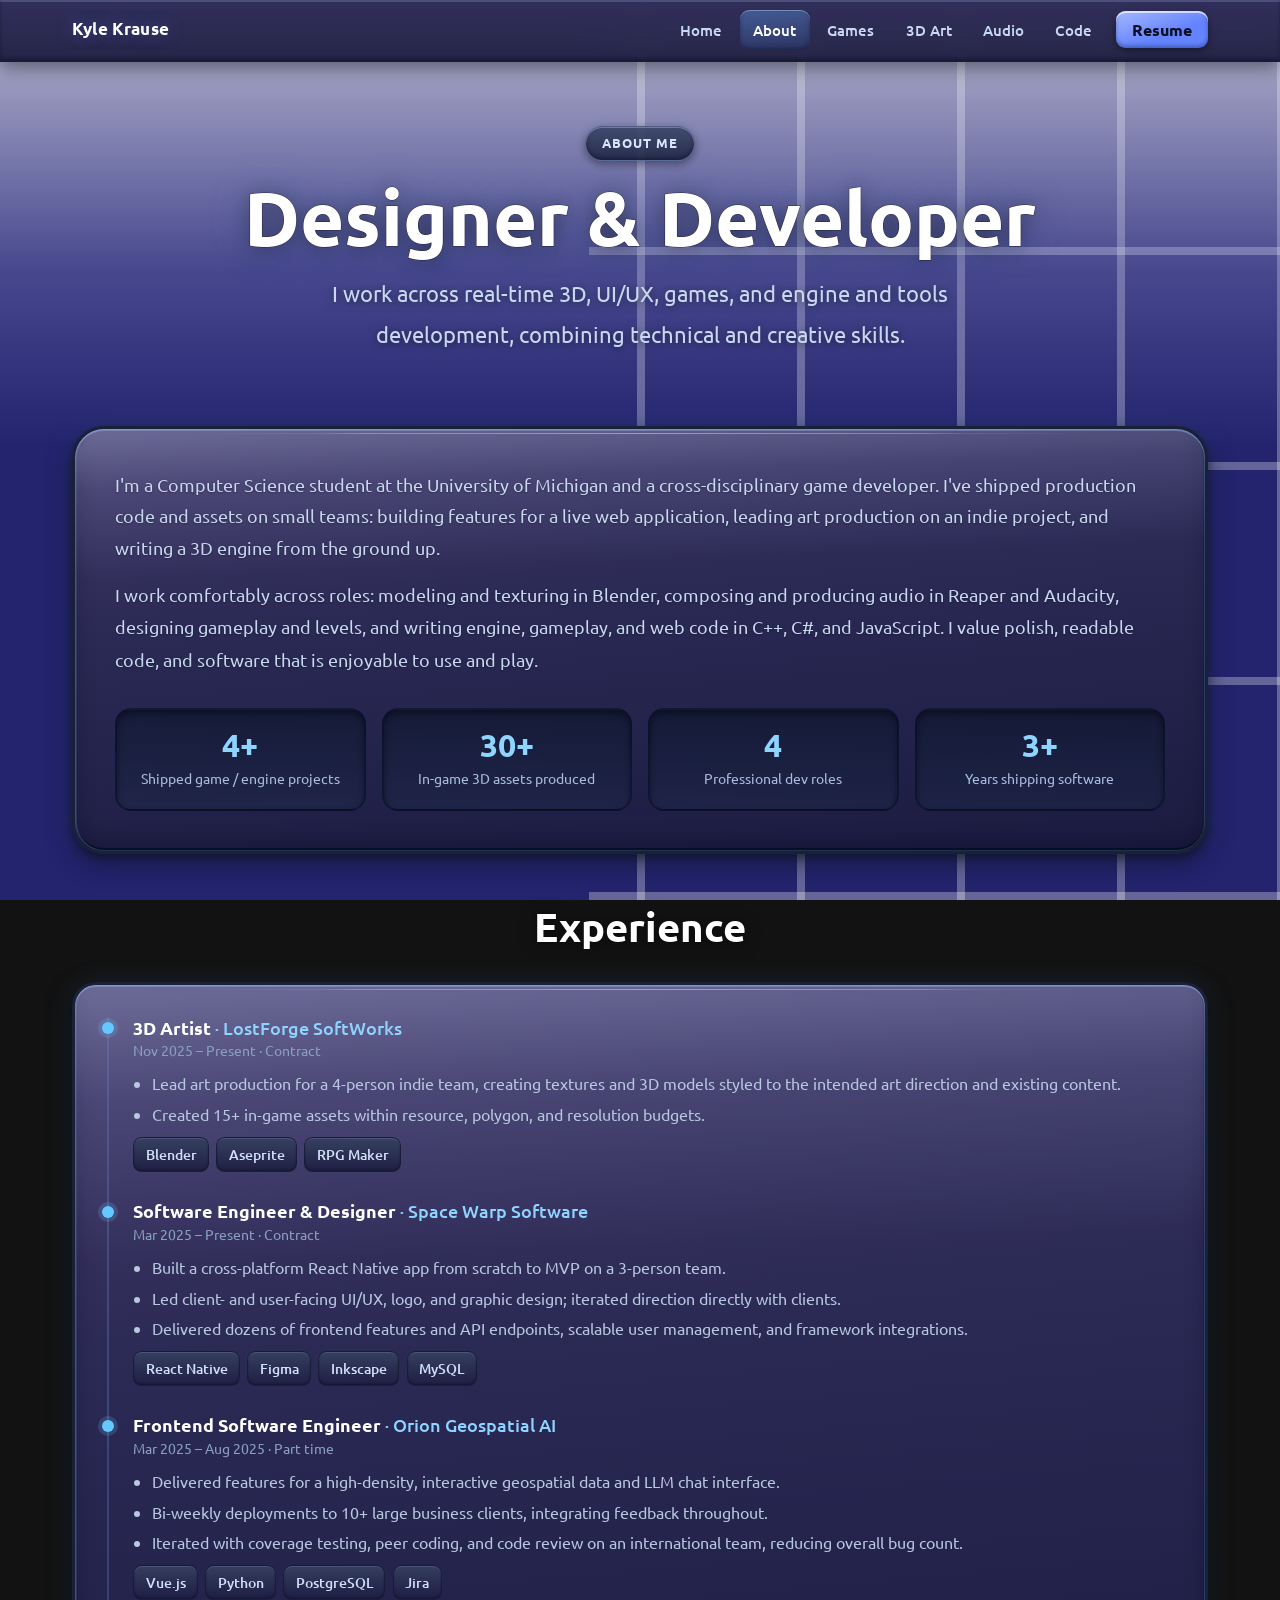
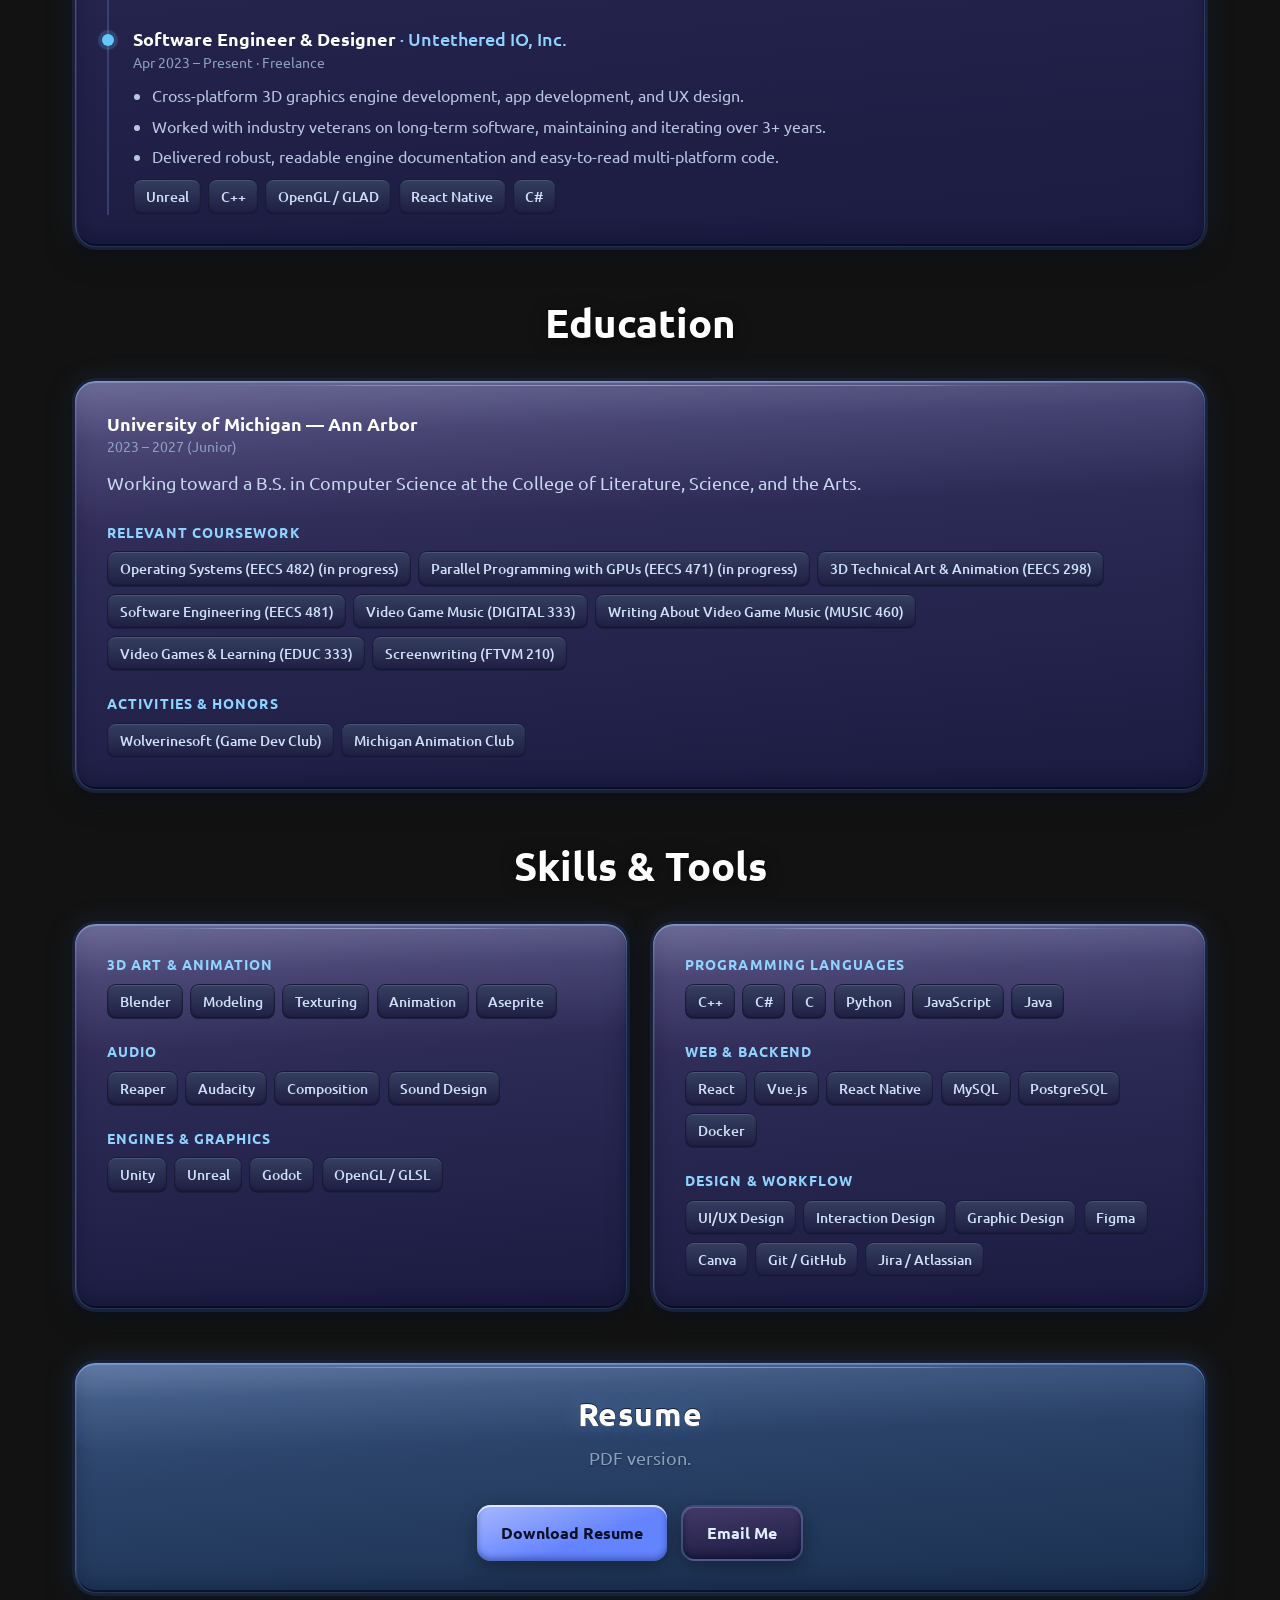
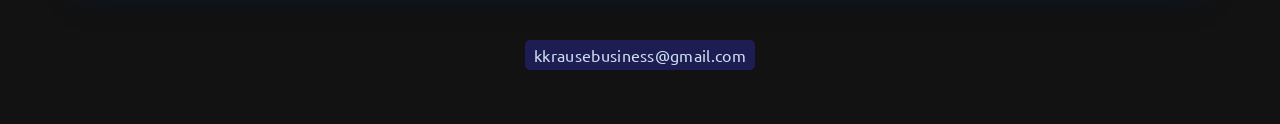
==== about.html @ 004094ab "import new website" ====
<!DOCTYPE html>
<html lang="en">
<head>
    <meta charset="UTF-8">
    <meta name="viewport" content="width=device-width, initial-scale=1.0">

    <meta name="description" content="About Kyle Krause - game developer and designer. Experience, education, and a full skills breakdown across 3D art, audio, design, and software engineering.">
    <meta name="author" content="Kyle Krause">
    <meta name="theme-color" content="#23236e">
    <meta name="color-scheme" content="dark">

    <title>About | Kyle Krause</title>

    <link rel="preconnect" href="https://fonts.googleapis.com">
    <link rel="preconnect" href="https://fonts.gstatic.com" crossorigin>
    <link rel="stylesheet" href="https://fonts.googleapis.com/css2?family=Ubuntu:wght@400;500;700&display=swap">

    <link rel="stylesheet" href="css/reset.css">
    <link rel="stylesheet" href="css/background.css">
    <link rel="stylesheet" href="css/main.css">
    <link rel="stylesheet" href="components/site-nav/site-nav.css">
    <link rel="stylesheet" href="components/hero/hero.css">
    <link rel="stylesheet" href="components/card/card.css">
    <link rel="stylesheet" href="components/main-panel/main-panel.css">
    <link rel="stylesheet" href="components/social-links/social-links.css">
</head>
<body>
    <a href="#main-content" class="skip-link">Skip to main content</a>

    <div class="background-container" aria-hidden="true">
        <div class="grid-floor"></div>
        <div class="sky-gradient"></div>
    </div>

    <div id="site-nav-root">
        <noscript>
            <nav class="site-nav" aria-label="Primary">
                <div class="site-nav__inner">
                    <a class="site-nav__brand" href="index.html">Kyle Krause</a>
                    <ul class="site-nav__links">
                        <li><a class="site-nav__link" href="games.html">Games</a></li>
                        <li><a class="site-nav__link" href="art.html">3D Art</a></li>
                        <li><a class="site-nav__link" href="audio.html">Audio</a></li>
                        <li><a class="site-nav__link" href="code.html">Code</a></li>
                    </ul>
                </div>
            </nav>
        </noscript>
    </div>

    <main id="main-content" class="content-wrapper">
        <div class="container">

            <!-- ============ INTRO ============ -->
            <section class="hero">
                <span class="hero__eyebrow">About Me</span>
                <h1 class="hero__title">Designer &amp; Developer</h1>
                <p class="hero__subtitle">
                    I work across real-time 3D, UI/UX, games, and engine and tools
                    development, combining technical and creative skills.
                </p>
            </section>

            <!-- ============ BIO ============ -->
            <section class="section">
                <article class="main-panel main-panel--large">
                    <div class="main-panel__content">
                        <div class="main-panel__body">
                            <p class="lead">
                                I'm a Computer Science student at the University of Michigan and a
                                cross-disciplinary game developer. I've shipped production code and
                                assets on small teams: building features for a live web application,
                                leading art production on an indie project, and writing a 3D engine
                                from the ground up.
                            </p>
                            <p>
                                I work comfortably across roles: modeling and texturing in Blender,
                                composing and producing audio in Reaper and Audacity, designing
                                gameplay and levels, and writing engine, gameplay, and web code in
                                C++, C#, and JavaScript. I value polish, readable code, and software
                                that is enjoyable to use and play.
                            </p>
                        </div>

                        <div class="stat-row mt-lg">
                            <div class="stat">
                                <span class="stat__num">4+</span>
                                <span class="stat__label">Shipped game / engine projects</span>
                            </div>
                            <div class="stat">
                                <span class="stat__num">30+</span>
                                <span class="stat__label">In-game 3D assets produced</span>
                            </div>
                            <div class="stat">
                                <span class="stat__num">4</span>
                                <span class="stat__label">Professional dev roles</span>
                            </div>
                            <div class="stat">
                                <span class="stat__num">3+</span>
                                <span class="stat__label">Years shipping software</span>
                            </div>
                        </div>
                    </div>
                </article>
            </section>

            <!-- ============ EXPERIENCE ============ -->
            <section class="section" aria-labelledby="experience-heading">
                <div class="section-header">
                    <h2 id="experience-heading" class="section-header__title">Experience</h2>
                </div>
                <article class="main-panel">
                    <div class="main-panel__content">
                        <ol class="timeline">
                            <li class="timeline__item">
                                <h3 class="timeline__role">3D Artist <span class="timeline__org">&middot; LostForge SoftWorks</span></h3>
                                <span class="timeline__date">Nov 2025 &ndash; Present &middot; Contract</span>
                                <div class="timeline__desc">
                                    <ul>
                                        <li>Lead art production for a 4-person indie team, creating textures and 3D models styled to the intended art direction and existing content.</li>
                                        <li>Created 15+ in-game assets within resource, polygon, and resolution budgets.</li>
                                    </ul>
                                </div>
                                <ul class="tag-list"><li class="tag">Blender</li><li class="tag">Aseprite</li><li class="tag">RPG Maker</li></ul>
                            </li>

                            <li class="timeline__item">
                                <h3 class="timeline__role">Software Engineer &amp; Designer <span class="timeline__org">&middot; Space Warp Software</span></h3>
                                <span class="timeline__date">Mar 2025 &ndash; Present &middot; Contract</span>
                                <div class="timeline__desc">
                                    <ul>
                                        <li>Built a cross-platform React Native app from scratch to MVP on a 3-person team.</li>
                                        <li>Led client- and user-facing UI/UX, logo, and graphic design; iterated direction directly with clients.</li>
                                        <li>Delivered dozens of frontend features and API endpoints, scalable user management, and framework integrations.</li>
                                    </ul>
                                </div>
                                <ul class="tag-list"><li class="tag">React Native</li><li class="tag">Figma</li><li class="tag">Inkscape</li><li class="tag">MySQL</li></ul>
                            </li>

                            <li class="timeline__item">
                                <h3 class="timeline__role">Frontend Software Engineer <span class="timeline__org">&middot; Orion Geospatial AI</span></h3>
                                <span class="timeline__date">Mar 2025 &ndash; Aug 2025 &middot; Part time</span>
                                <div class="timeline__desc">
                                    <ul>
                                        <li>Delivered features for a high-density, interactive geospatial data and LLM chat interface.</li>
                                        <li>Bi-weekly deployments to 10+ large business clients, integrating feedback throughout.</li>
                                        <li>Iterated with coverage testing, peer coding, and code review on an international team, reducing overall bug count.</li>
                                    </ul>
                                </div>
                                <ul class="tag-list"><li class="tag">Vue.js</li><li class="tag">Python</li><li class="tag">PostgreSQL</li><li class="tag">Jira</li></ul>
                            </li>

                            <li class="timeline__item">
                                <h3 class="timeline__role">Software Engineer &amp; Designer <span class="timeline__org">&middot; Untethered IO, Inc.</span></h3>
                                <span class="timeline__date">Apr 2023 &ndash; Present &middot; Freelance</span>
                                <div class="timeline__desc">
                                    <ul>
                                        <li>Cross-platform 3D graphics engine development, app development, and UX design.</li>
                                        <li>Worked with industry veterans on long-term software, maintaining and iterating over 3+ years.</li>
                                        <li>Delivered robust, readable engine documentation and easy-to-read multi-platform code.</li>
                                    </ul>
                                </div>
                                <ul class="tag-list"><li class="tag">Unreal</li><li class="tag">C++</li><li class="tag">OpenGL / GLAD</li><li class="tag">React Native</li><li class="tag">C#</li></ul>
                            </li>
                        </ol>
                    </div>
                </article>
            </section>

            <!-- ============ EDUCATION ============ -->
            <section class="section" aria-labelledby="education-heading">
                <div class="section-header">
                    <h2 id="education-heading" class="section-header__title">Education</h2>
                </div>
                <article class="main-panel">
                    <div class="main-panel__content">
                        <h3 class="timeline__role">University of Michigan &mdash; Ann Arbor</h3>
                        <span class="timeline__date">2023 &ndash; 2027 (Junior)</span>
                        <p>
                            Working toward a B.S. in Computer Science at the College of Literature,
                            Science, and the Arts.
                        </p>
                        <div class="skill-group mt-md">
                            <h4 class="skill-group__title">Relevant Coursework</h4>
                            <ul class="tag-list">
                                <li class="tag">Operating Systems (EECS 482) (in progress)</li>
                                <li class="tag">Parallel Programming with GPUs (EECS 471) (in progress)</li>
                                <li class="tag">3D Technical Art &amp; Animation (EECS 298)</li>
                                <li class="tag">Software Engineering (EECS 481)</li>
                                <li class="tag">Video Game Music (DIGITAL 333)</li>
                                <li class="tag">Writing About Video Game Music (MUSIC 460)</li>
                                <li class="tag">Video Games &amp; Learning (EDUC 333)</li>
                                <li class="tag">Screenwriting (FTVM 210)</li>
                            </ul>
                        </div>
                        <div class="skill-group">
                            <h4 class="skill-group__title">Activities &amp; Honors</h4>
                            <ul class="tag-list">
                                <li class="tag">Wolverinesoft (Game Dev Club)</li>
                                <li class="tag">Michigan Animation Club</li>
                            </ul>
                        </div>
                    </div>
                </article>
            </section>

            <!-- ============ SKILLS ============ -->
            <section class="section" aria-labelledby="skills-heading">
                <div class="section-header">
                    <h2 id="skills-heading" class="section-header__title">Skills &amp; Tools</h2>
                </div>
                <div class="card-grid card-grid--2">
                    <article class="main-panel">
                        <div class="main-panel__content">
                            <div class="skill-group">
                                <h4 class="skill-group__title">3D Art &amp; Animation</h4>
                                <ul class="tag-list">
                                    <li class="tag">Blender</li><li class="tag">Modeling</li><li class="tag">Texturing</li><li class="tag">Animation</li><li class="tag">Aseprite</li>
                                </ul>
                            </div>
                            <div class="skill-group">
                                <h4 class="skill-group__title">Audio</h4>
                                <ul class="tag-list">
                                    <li class="tag">Reaper</li><li class="tag">Audacity</li><li class="tag">Composition</li><li class="tag">Sound Design</li>
                                </ul>
                            </div>
                            <div class="skill-group">
                                <h4 class="skill-group__title">Engines &amp; Graphics</h4>
                                <ul class="tag-list">
                                    <li class="tag">Unity</li><li class="tag">Unreal</li><li class="tag">Godot</li><li class="tag">OpenGL / GLSL</li>
                                </ul>
                            </div>
                        </div>
                    </article>
                    <article class="main-panel">
                        <div class="main-panel__content">
                            <div class="skill-group">
                                <h4 class="skill-group__title">Programming Languages</h4>
                                <ul class="tag-list">
                                    <li class="tag">C++</li><li class="tag">C#</li><li class="tag">C</li><li class="tag">Python</li><li class="tag">JavaScript</li><li class="tag">Java</li>
                                </ul>
                            </div>
                            <div class="skill-group">
                                <h4 class="skill-group__title">Web &amp; Backend</h4>
                                <ul class="tag-list">
                                    <li class="tag">React</li><li class="tag">Vue.js</li><li class="tag">React Native</li><li class="tag">MySQL</li><li class="tag">PostgreSQL</li><li class="tag">Docker</li>
                                </ul>
                            </div>
                            <div class="skill-group">
                                <h4 class="skill-group__title">Design &amp; Workflow</h4>
                                <ul class="tag-list">
                                    <li class="tag">UI/UX Design</li><li class="tag">Interaction Design</li><li class="tag">Graphic Design</li><li class="tag">Figma</li><li class="tag">Canva</li><li class="tag">Git / GitHub</li><li class="tag">Jira / Atlassian</li>
                                </ul>
                            </div>
                        </div>
                    </article>
                </div>
            </section>

            <!-- ============ RESUME ============ -->
            <section class="section" id="resume" aria-labelledby="resume-heading">
                <article class="main-panel main-panel--blue">
                    <div class="main-panel__content text-center">
                        <header class="main-panel__header">
                            <h2 id="resume-heading" class="main-panel__title">Resume</h2>
                            <p class="main-panel__subtitle">PDF version.</p>
                        </header>
                        <div class="hero__actions">
                            <a class="btn btn--primary" href="assets/Kyle-Krause-Resume.pdf" download>Download Resume</a>
                            <a class="btn btn--ghost" href="mailto:kkrausebusiness@gmail.com">Email Me</a>
                        </div>
                    </div>
                </article>
            </section>
        </div>

        <footer class="site-footer">
            <div class="container">
                <ul class="site-footer__contact">
                    <li><a href="mailto:kkrausebusiness@gmail.com" class="site-footer__link">kkrausebusiness@gmail.com</a></li>
                </ul>
            </div>
        </footer>
    </main>

    <script src="components/site-nav/site-nav.js" defer></script>
    <script src="js/main.js" defer></script>
    <script src="components/main-panel/main-panel.js" defer></script>
</body>
</html>
---- css/background.css ----
/**
 * 3D Grid Floor Background Styles
 * Vaporwave/Retrowave aesthetic with perspective grid
 * 
 * Uses CSS custom properties for easy theming
 * Optimized for performance with GPU acceleration
 */

/* ============================================
   Background Design Tokens
   ============================================ */
:root {
    /* === Primary Background Colors === */
    --bg-primary: rgb(35, 35, 110);
    --bg-primary-rgb: 35, 35, 110;
    
    /* === Grid Colors === */
    --grid-line-color: rgba(255, 255, 255, 0.3);
    --grid-line-width-h: 8px;
    --grid-line-width-v: 8px;
    --grid-cell-width: 160px;
    --grid-cell-height: 215px;
    
    /* === Sky/Atmosphere Colors === */
    --sky-top: rgba(255, 255, 255, 0.7);
    --sky-mid: rgba(155, 158, 217, 0.3);
    --sky-fade: transparent;
    
    /* === Perspective Settings === */
    --perspective-desktop: 800px;
    --perspective-tablet: 600px;
    --perspective-mobile: 500px;
    
    /* === Grid Transform Settings === */
    --grid-rotate-x: 70deg;
    --grid-translate-z: -1500px;
    --grid-scale: 7;
    --grid-width: 320%;
    --grid-height: 300%;
}

/* ============================================
   Background Container
   ============================================ */
.background-container {
    position: fixed;
    inset: 0; /* Shorthand for top/right/bottom/left: 0 */
    overflow: hidden;
    z-index: -1;
    background: var(--bg-primary);
    perspective: var(--perspective-desktop);
    
    /* GPU acceleration for smooth rendering */
    transform: translateZ(0);
    will-change: transform;
}

/* ============================================
   3D Grid Floor
   ============================================ */
.grid-floor {
    position: absolute;
    bottom: 0;
    left: 46%;
    width: var(--grid-width);
    height: var(--grid-height);
    
    /* Grid pattern using CSS gradients */
    background-image: 
        linear-gradient(to right, var(--grid-line-color) var(--grid-line-width-h), transparent var(--grid-line-width-h)),
        linear-gradient(to top, var(--grid-line-color) var(--grid-line-width-v), transparent var(--grid-line-width-v));
    background-size: var(--grid-cell-width) var(--grid-cell-height);
    background-position: center bottom;
    
    /* 3D Transform perspective grid effect with animation */
    transform-style: preserve-3d;
    transform-origin: bottom center;
    animation: gridMoveReverse 9s steps(210) infinite;
    
    /* GPU acceleration */
    will-change: transform;
    backface-visibility: hidden;
}

/* Grid movement animation - seamless loop */
@keyframes gridMove {
    from {
        transform: 
            translateX(-50%) 
            rotateX(var(--grid-rotate-x)) 
            translateZ(var(--grid-translate-z)) 
            scale(var(--grid-scale));
    }
    to {
        transform: 
            translateX(calc(-50% + (var(--grid-cell-width) * var(--grid-scale)))) 
            rotateX(var(--grid-rotate-x)) 
            translateZ(var(--grid-translate-z)) 
            scale(var(--grid-scale));
    }
}

@keyframes gridMoveReverse {
    from {
        transform: 
            translateX(calc(-50% + (var(--grid-cell-width) * var(--grid-scale)))) 
            rotateX(var(--grid-rotate-x)) 
            translateZ(var(--grid-translate-z)) 
            scale(var(--grid-scale));
    }
    to {
        transform: 
            translateX(-50%) 
            rotateX(var(--grid-rotate-x)) 
            translateZ(var(--grid-translate-z)) 
            scale(var(--grid-scale));
    }
}

/* Fade grid lines as they go into distance (horizon effect) */
.grid-floor::after {
    content: '';
    position: absolute;
    top: 0;
    left: 0;
    right: 0;
    height: 50%;
    
    background: linear-gradient(
        to bottom, 
        rgba(var(--bg-primary-rgb), 1) 10%,
        rgba(var(--bg-primary-rgb), 0.6) 30%,
        transparent 100%
    );
    
    pointer-events: none;
}

/* ============================================
   Sky Gradient Overlay
   ============================================ */
.sky-gradient {
    position: absolute;
    inset: 0;
    
    background: linear-gradient(
        to bottom,
        var(--sky-top) 0%,
        var(--sky-mid) 30%,
        var(--sky-fade) 50%
    );
    
    pointer-events: none;
    z-index: 1;
}

/* ============================================
   Responsive Adjustments - Tablet
   ============================================ */
@media (max-width: 768px) {
    :root {
        /* --perspective-current: var(--perspective-tablet);
        --grid-rotate-x: 78deg;
        --grid-translate-z: -80px; 
        --grid-scale: 1.8;*/
        --grid-width: 320%;
        --grid-height: 310%;
        --grid-cell-width: 100px;
        --grid-cell-height: 100px;
        --grid-line-width-h: 5px;
        --grid-line-width-v: 7px;
    }
    
    /* .background-container {
        perspective: var(--perspective-tablet);
    } */
    
    /* .grid-floor {
        width: 320%;
        height: 75%;
        background-size: 50px 50px;
        transform: 
            translateX(-50%) 
            rotateX(78deg) 
            translateZ(-80px) 
            scale(1.8);
    } */
}

/* ============================================
   Responsive Adjustments - Mobile
   ============================================ */
@media (max-width: 480px) {
    /* .background-container {
        perspective: var(--perspective-mobile);
    } */
    
    /* .grid-floor {
        width: 350%;
        height: 70%;
        background-size: 40px 40px;
        transform: 
            translateX(-50%) 
            rotateX(80deg) 
            translateZ(-60px) 
            scale(1.8);
    } */
    /* Shorter sky gradient on mobile for better content visibility */
    /* .sky-gradient {
        background: linear-gradient(
            to bottom,
            var(--sky-top) 0%,
            var(--sky-mid) 20%,
            var(--sky-fade) 45%
        );
    } */
}

/* ============================================
   Accessibility - Reduced Motion
   ============================================ */
@media (prefers-reduced-motion: reduce) {
    .background-container,
    .grid-floor,
    .sky-gradient {
        /* Remove any potential animations */
        animation: none !important;
        transition: none !important;
    }
    
    .grid-floor {
        /* Simpler transform for reduced motion */
        will-change: auto;
        /* Reset background position when motion is disabled */
        background-position: center bottom !important;
    }
}

/* ============================================
   High Contrast Mode Support
   ============================================ */
@media (prefers-contrast: high) {
    :root {
        --grid-line-color: rgba(255, 255, 255, 0.5);
    }
}

/* ============================================
   Optional: Grid Glow Effect (Uncomment to enable)
   ============================================ */
/*
.grid-floor::before {
    content: '';
    position: absolute;
    inset: 0;
    
    background-image: 
        linear-gradient(to right, rgba(100, 200, 255, 0.6) 1px, transparent 1px),
        linear-gradient(to bottom, rgba(100, 200, 255, 0.6) 1px, transparent 1px);
    background-size: var(--grid-cell-width) var(--grid-cell-height);
    background-position: center bottom;
    
    filter: blur(0.5px);
    opacity: 0.7;
    pointer-events: none;
}
*/
---- css/main.css ----
/**
 * Main Layout and Content Styles
 * 
 * Central design token system for consistent theming
 * All components should reference these variables
 */

/* ============================================
   Design Tokens - Root Variables
   ============================================ */
:root {
    /* === Color Palette === */
    /* Primary brand colors */
    --color-primary: #64c8ff;
    --color-primary-rgb: 100, 200, 255;
    --color-secondary: #1a1a2e;
    --color-secondary-rgb: 26, 26, 46;
    --color-accent: #ff6b9d;
    --color-accent-rgb: 255, 107, 157;
    
    /* Background colors (synced with background.css) */
    --color-bg-deep: rgb(35, 35, 110);
    --color-bg-deep-rgb: 35, 35, 110;
    
    /* Text colors */
    --color-text-primary: #ffffff;
    --color-text-secondary: #c8d8f0;
    --color-text-muted: #8aa0c0;
    --color-text-dark: #0f0f1e;
    
    /* UI colors */
    --color-surface: rgba(40, 50, 80, 0.9);
    --color-surface-elevated: rgba(50, 65, 100, 0.95);
    --color-border: rgba(100, 140, 200, 0.3);
    --color-border-strong: rgba(100, 140, 200, 0.5);
    
    /* Semantic colors */
    --color-success: #4ade80;
    --color-warning: #fbbf24;
    --color-error: #f87171;
    --color-info: var(--color-primary);
    
    /* === Spacing Scale === */
    --spacing-3xs: 0.125rem;  /* 2px */
    --spacing-2xs: 0.25rem;   /* 4px */
    --spacing-xs: 0.5rem;     /* 8px */
    --spacing-sm: 1rem;       /* 16px */
    --spacing-md: 1.5rem;     /* 24px */
    --spacing-lg: 2rem;       /* 32px */
    --spacing-xl: 3rem;       /* 48px */
    --spacing-2xl: 4rem;      /* 64px */
    --spacing-3xl: 6rem;      /* 96px */
    
    /* === Typography === */
    --font-family-base: 'Ubuntu', -apple-system, BlinkMacSystemFont, 'Segoe UI', Roboto, sans-serif;
    --font-family-heading: var(--font-family-base);
    --font-family-mono: 'Ubuntu Mono', 'SF Mono', 'Consolas', monospace;
    
    /* Font sizes - fluid typography */
    --font-size-xs: clamp(0.75rem, 1.5vw, 0.875rem);
    --font-size-sm: clamp(0.875rem, 1.8vw, 1rem);
    --font-size-base: clamp(1rem, 2vw, 1.125rem);
    --font-size-lg: clamp(1.125rem, 2.5vw, 1.25rem);
    --font-size-xl: clamp(1.25rem, 3vw, 1.5rem);
    --font-size-2xl: clamp(1.5rem, 3.5vw, 2rem);
    --font-size-3xl: clamp(2rem, 4vw, 2.5rem);
    --font-size-4xl: clamp(2.5rem, 5vw, 3.5rem);
    --font-size-5xl: clamp(3rem, 6vw, 4.5rem);
    
    /* Line heights */
    --line-height-tight: 1.2;
    --line-height-snug: 1.35;
    --line-height-normal: 1.6;
    --line-height-relaxed: 1.8;
    
    /* Font weights */
    --font-weight-normal: 400;
    --font-weight-medium: 500;
    --font-weight-semibold: 600;
    --font-weight-bold: 700;
    
    /* === Layout === */
    --container-max-width: 1200px;
    --container-padding: 2rem;
    --content-max-width: 65ch; /* Optimal reading width */
    
    /* === Borders & Radius === */
    --radius-sm: 0.375rem;
    --radius-md: 0.75rem;
    --radius-lg: 1rem;
    --radius-xl: 1.5rem;
    --radius-2xl: 2rem;
    --radius-full: 9999px;
    
    /* === Shadows === */
    --shadow-sm: 0 1px 2px rgba(0, 0, 0, 0.2);
    --shadow-md: 0 4px 8px rgba(0, 0, 0, 0.25);
    --shadow-lg: 0 8px 24px rgba(0, 0, 0, 0.3);
    --shadow-xl: 0 16px 48px rgba(0, 0, 0, 0.4);
    --shadow-glow: 0 0 20px rgba(var(--color-primary-rgb), 0.2);
    
    /* === Transitions === */
    --transition-fast: 150ms ease;
    --transition-normal: 250ms ease;
    --transition-slow: 400ms ease;
    --transition-bounce: 500ms cubic-bezier(0.34, 1.56, 0.64, 1);
    
    /* === Z-Index Scale === */
    --z-behind: -1;
    --z-base: 0;
    --z-dropdown: 100;
    --z-sticky: 200;
    --z-overlay: 300;
    --z-modal: 400;
    --z-toast: 500;
    --z-tooltip: 600;
}

/* ============================================
   Content Wrapper
   ============================================ */
body {
    font-family: var(--font-family-base);
}

.hero__title,
.section-header__title,
.feature__title,
.main-panel__title,
.project-card__title,
.model__title {
    -webkit-text-stroke: 1px rgba(0, 0, 0, 0.55);
    paint-order: stroke fill;
}

.content-wrapper {
    position: relative;
    min-height: 100vh;
    min-height: 100dvh; /* Dynamic viewport height for mobile */
    display: flex;
    flex-direction: column;
    color: var(--color-text-primary);
    padding: var(--spacing-lg) 0;
    
    /* Ensure content is above background */
    z-index: var(--z-base);
}

/* ============================================
   Container
   ============================================ */
.container {
    width: 100%;
    max-width: var(--container-max-width);
    margin-inline: auto; /* Modern centering */
    padding-inline: var(--container-padding);
}

/* Container variants */
.container--narrow {
    max-width: 800px;
}

.container--wide {
    max-width: 1400px;
}

.container--full {
    max-width: none;
}

/* ============================================
   Typography
   ============================================ */
h1, h2, h3, h4, h5, h6 {
    font-family: var(--font-family-heading);
    color: var(--color-text-primary);
    line-height: var(--line-height-tight);
    text-wrap: balance; /* Better text wrapping */
}

h1 {
    font-size: var(--font-size-4xl);
    font-weight: var(--font-weight-bold);
    margin-bottom: var(--spacing-lg);
    text-shadow: 0 2px 10px rgba(0, 0, 0, 0.3);
}

h2 {
    font-size: var(--font-size-3xl);
    font-weight: var(--font-weight-semibold);
    margin-bottom: var(--spacing-md);
}

h3 {
    font-size: var(--font-size-2xl);
    font-weight: var(--font-weight-medium);
    margin-bottom: var(--spacing-sm);
}

h4 {
    font-size: var(--font-size-xl);
    font-weight: var(--font-weight-medium);
    margin-bottom: var(--spacing-sm);
}

p {
    font-size: var(--font-size-base);
    line-height: var(--line-height-relaxed);
    margin-bottom: var(--spacing-sm);
    color: var(--color-text-secondary);
}


/* Links */
a {
    color: var(--color-primary);
    transition: color var(--transition-fast);
}

a:hover {
    color: var(--color-accent);
}

a:focus-visible {
    outline: 2px solid var(--color-primary);
    outline-offset: 2px;
    border-radius: var(--radius-sm);
}

/* ============================================
   Responsive Adjustments
   ============================================ */
@media (max-width: 768px) {
    :root {
        --container-padding: 1.5rem;
        --spacing-xl: 2.5rem;
        --spacing-2xl: 3rem;
        --spacing-3xl: 4rem;
    }
}

@media (max-width: 480px) {
    :root {
        --container-padding: 1rem;
        --spacing-lg: 1.5rem;
        --spacing-xl: 2rem;
        --spacing-2xl: 2.5rem;
        --spacing-3xl: 3rem;
    }
    
    .content-wrapper {
        padding: var(--spacing-md) 0;
    }
}

/* ============================================
   Utility Classes - Spacing
   ============================================ */
/* Margins */
.mt-xs { margin-top: var(--spacing-xs); }
.mt-sm { margin-top: var(--spacing-sm); }
.mt-md { margin-top: var(--spacing-md); }
.mt-lg { margin-top: var(--spacing-lg); }
.mt-xl { margin-top: var(--spacing-xl); }

.mb-xs { margin-bottom: var(--spacing-xs); }
.mb-sm { margin-bottom: var(--spacing-sm); }
.mb-md { margin-bottom: var(--spacing-md); }
.mb-lg { margin-bottom: var(--spacing-lg); }
.mb-xl { margin-bottom: var(--spacing-xl); }

.my-xs { margin-block: var(--spacing-xs); }
.my-sm { margin-block: var(--spacing-sm); }
.my-md { margin-block: var(--spacing-md); }
.my-lg { margin-block: var(--spacing-lg); }

/* Padding */
.pt-sm { padding-top: var(--spacing-sm); }
.pt-md { padding-top: var(--spacing-md); }
.pt-lg { padding-top: var(--spacing-lg); }

.pb-sm { padding-bottom: var(--spacing-sm); }
.pb-md { padding-bottom: var(--spacing-md); }
.pb-lg { padding-bottom: var(--spacing-lg); }

.py-xs { padding-block: var(--spacing-xs); }
.py-sm { padding-block: var(--spacing-sm); }
.py-md { padding-block: var(--spacing-md); }
.py-lg { padding-block: var(--spacing-lg); }

.px-sm { padding-inline: var(--spacing-sm); }
.px-md { padding-inline: var(--spacing-md); }
.px-lg { padding-inline: var(--spacing-lg); }

/* ============================================
   Utility Classes - Text
   ============================================ */
.text-center { text-align: center; }
.text-left { text-align: left; }
.text-right { text-align: right; }

.text-primary { color: var(--color-text-primary); }
.text-secondary { color: var(--color-text-secondary); }
.text-muted { color: var(--color-text-muted); }
.text-accent { color: var(--color-accent); }

.text-sm { font-size: var(--font-size-sm); }
.text-base { font-size: var(--font-size-base); }
.text-lg { font-size: var(--font-size-lg); }
.text-xl { font-size: var(--font-size-xl); }

.font-normal { font-weight: var(--font-weight-normal); }
.font-medium { font-weight: var(--font-weight-medium); }
.font-semibold { font-weight: var(--font-weight-semibold); }
.font-bold { font-weight: var(--font-weight-bold); }

/* ============================================
   Utility Classes - Layout
   ============================================ */
.flex { display: flex; }
.flex-col { flex-direction: column; }
.flex-wrap { flex-wrap: wrap; }
.items-center { align-items: center; }
.items-start { align-items: flex-start; }
.items-end { align-items: flex-end; }
.justify-center { justify-content: center; }
.justify-between { justify-content: space-between; }
.justify-around { justify-content: space-around; }

.gap-xs { gap: var(--spacing-xs); }
.gap-sm { gap: var(--spacing-sm); }
.gap-md { gap: var(--spacing-md); }
.gap-lg { gap: var(--spacing-lg); }

.grid { display: grid; }
.grid-cols-2 { grid-template-columns: repeat(2, 1fr); }
.grid-cols-3 { grid-template-columns: repeat(3, 1fr); }
.grid-cols-4 { grid-template-columns: repeat(4, 1fr); }

@media (max-width: 768px) {
    .md\:grid-cols-1 { grid-template-columns: 1fr; }
    .md\:grid-cols-2 { grid-template-columns: repeat(2, 1fr); }
}

@media (max-width: 480px) {
    .sm\:grid-cols-1 { grid-template-columns: 1fr; }
}

/* ============================================
   Utility Classes - Display & Visibility
   ============================================ */
.hidden { display: none; }
.block { display: block; }
.inline-block { display: inline-block; }

.sr-only {
    position: absolute;
    width: 1px;
    height: 1px;
    padding: 0;
    margin: -1px;
    overflow: hidden;
    clip: rect(0, 0, 0, 0);
    white-space: nowrap;
    border: 0;
}

/* ============================================
   Focus & Accessibility
   ============================================ */
:focus-visible {
    outline: 2px solid var(--color-primary);
    outline-offset: 2px;
}

/* Skip link for keyboard navigation */
.skip-link {
    position: absolute;
    top: -100%;
    left: 50%;
    transform: translateX(-50%);
    padding: var(--spacing-sm) var(--spacing-md);
    background: var(--color-surface-elevated);
    color: var(--color-text-primary);
    border-radius: var(--radius-md);
    z-index: var(--z-tooltip);
    transition: top var(--transition-fast);
}

.skip-link:focus {
    top: var(--spacing-sm);
}
---- components/site-nav/site-nav.css ----
.site-nav {
    position: sticky;
    top: 0;
    z-index: var(--z-sticky, 200);
    width: 100%;
    padding: 0.6rem 0;
    background: linear-gradient(180deg, rgba(40, 38, 84, 0.94) 0%, rgba(24, 23, 58, 0.9) 100%);
    backdrop-filter: blur(10px);
    -webkit-backdrop-filter: blur(10px);
    border-bottom: 2px solid rgba(20, 25, 50, 0.9);
    box-shadow:
        0 5px 18px rgba(0, 0, 0, 0.45),
        inset 0 2px 0 rgba(180, 200, 240, 0.22),
        inset 0 -2px 4px rgba(0, 10, 30, 0.4);
}

.site-nav__inner {
    width: 100%;
    max-width: var(--container-max-width, 1200px);
    margin-inline: auto;
    padding-inline: var(--container-padding, 2rem);
    display: flex;
    align-items: center;
    justify-content: space-between;
    gap: 1rem;
}

.site-nav__brand {
    display: inline-flex;
    align-items: center;
    gap: 0.6rem;
    font-weight: 700;
    font-size: 1.05rem;
    color: #ffffff;
    text-shadow: 0 0 18px rgba(100, 160, 255, 0.35);
    letter-spacing: 0.01em;
    white-space: nowrap;
}

.site-nav__brand:hover { color: #ffffff; }

.site-nav__brand-mark {
    width: 36px;
    height: 36px;
    border-radius: 0.6rem;
    display: grid;
    place-items: center;
    font-size: 0.95rem;
    font-weight: 700;
    color: #0c1024;
    background: linear-gradient(160deg, #a6dcff 0%, #64c8ff 45%, #ff6b9d 130%);
    box-shadow:
        0 3px 8px rgba(0, 0, 0, 0.45),
        inset 0 2px 0 rgba(255, 255, 255, 0.75),
        inset 0 -3px 5px rgba(0, 20, 50, 0.45);
}

.site-nav__links {
    display: flex;
    align-items: center;
    gap: 0.25rem;
    list-style: none;
    margin: 0;
    padding: 0;
}

.site-nav__link {
    display: inline-block;
    padding: 0.5rem 0.85rem;
    border-radius: 0.6rem;
    color: #c8d8f0;
    font-weight: 500;
    font-size: 0.95rem;
    text-decoration: none;
    transition: color 0.18s ease, background 0.18s ease, transform 0.18s ease;
}

.site-nav__link:hover {
    color: #ffffff;
    background: rgba(100, 140, 200, 0.18);
    transform: translateY(-1px);
}

.site-nav__link.is-active {
    color: #ffffff;
    background: linear-gradient(175deg, rgba(100, 160, 240, 0.4), rgba(50, 75, 140, 0.3));
    box-shadow:
        inset 0 1px 0 rgba(200, 220, 255, 0.4),
        inset 0 -2px 4px rgba(0, 20, 50, 0.45);
}

.site-nav__cta {
    margin-left: 0.4rem;
    padding: 0.5rem 1rem;
    border-radius: 0.6rem;
    color: #0c1024;
    font-weight: 700;
    background: linear-gradient(160deg, #a6b8ff 0%, #6483ff 60%);
    box-shadow:
        0 3px 8px rgba(0, 0, 0, 0.4),
        inset 0 2px 0 rgba(255, 255, 255, 0.65),
        inset 0 -2px 4px rgba(0, 30, 70, 0.4);
}

.site-nav__cta:hover {
    color: #0c1024;
    transform: translateY(-1px);
    filter: brightness(1.06);
}

.site-nav__toggle {
    display: none;
    width: 44px;
    height: 44px;
    border-radius: 0.6rem;
    background: linear-gradient(180deg, rgba(58, 70, 105, 0.95), rgba(30, 36, 64, 0.95));
    border: 1px solid rgba(20, 25, 50, 0.9);
    box-shadow:
        inset 0 1px 0 rgba(180, 200, 240, 0.3),
        inset 0 -2px 4px rgba(0, 10, 30, 0.4);
    position: relative;
}

.site-nav__toggle-bar,
.site-nav__toggle-bar::before,
.site-nav__toggle-bar::after {
    content: '';
    position: absolute;
    left: 50%;
    width: 20px;
    height: 2px;
    background: #e0ecff;
    border-radius: 2px;
    transform: translateX(-50%);
    transition: transform 0.25s ease, opacity 0.2s ease;
}

.site-nav__toggle-bar { top: 50%; margin-top: -1px; }
.site-nav__toggle-bar::before { top: -7px; }
.site-nav__toggle-bar::after { top: 7px; }

.site-nav__toggle[aria-expanded="true"] .site-nav__toggle-bar { background: transparent; }
.site-nav__toggle[aria-expanded="true"] .site-nav__toggle-bar::before { transform: translateX(-50%) translateY(7px) rotate(45deg); }
.site-nav__toggle[aria-expanded="true"] .site-nav__toggle-bar::after { transform: translateX(-50%) translateY(-7px) rotate(-45deg); }

@media (max-width: 860px) {
    .site-nav__toggle { display: block; }

    .site-nav__links {
        position: absolute;
        top: calc(100% + 1px);
        left: 0;
        right: 0;
        flex-direction: column;
        align-items: stretch;
        gap: 0.35rem;
        padding: 1rem var(--container-padding, 1.5rem) 1.25rem;
        background: linear-gradient(180deg, rgba(40, 38, 84, 0.98), rgba(20, 19, 50, 0.98));
        border-bottom: 2px solid rgba(20, 25, 50, 0.9);
        box-shadow: 0 16px 32px rgba(0, 0, 0, 0.5);
        transform: translateY(-12px);
        opacity: 0;
        pointer-events: none;
        transition: transform 0.22s ease, opacity 0.22s ease;
    }

    .site-nav__links.is-open {
        transform: translateY(0);
        opacity: 1;
        pointer-events: auto;
    }

    .site-nav__link,
    .site-nav__cta {
        display: block;
        width: 100%;
        text-align: center;
        padding-block: 0.85rem;
        margin-left: 0;
    }
}

@media (prefers-reduced-motion: reduce) {
    .site-nav__link,
    .site-nav__cta,
    .site-nav__links,
    .site-nav__toggle-bar,
    .site-nav__toggle-bar::before,
    .site-nav__toggle-bar::after {
        transition: none;
    }
}
---- components/hero/hero.css ----
.hero {
    position: relative;
    text-align: center;
    padding-block: var(--spacing-lg, 2rem) var(--spacing-md, 1.5rem);
}

.hero__eyebrow {
    display: inline-block;
    padding: 0.4rem 1rem;
    margin-bottom: 1.1rem;
    border-radius: var(--radius-full, 9999px);
    font-size: 0.8rem;
    font-weight: 700;
    letter-spacing: 0.08em;
    text-transform: uppercase;
    color: #d6e6ff;
    background: linear-gradient(180deg, rgba(58, 70, 105, 0.9), rgba(30, 36, 64, 0.9));
    border: 1px solid rgba(120, 150, 200, 0.45);
    box-shadow:
        0 3px 8px rgba(0, 0, 0, 0.4),
        inset 0 1px 0 rgba(200, 220, 255, 0.35),
        inset 0 -2px 4px rgba(0, 10, 30, 0.4);
}

.hero__title {
    font-size: clamp(2.6rem, 7vw, 4.75rem);
    font-weight: 700;
    line-height: 1.02;
    margin: 0;
    color: #ffffff;
    text-shadow:
        0 2px 24px rgba(0, 0, 0, 0.5),
        0 0 40px rgba(100, 160, 255, 0.25);
}

.hero__title .hero__accent {
    background: linear-gradient(110deg, #8ffffb 0%, #bd8aff 40%, #ff6b9d 110%);
    -webkit-background-clip: text;
    background-clip: text;
    -webkit-text-fill-color: transparent;
    color: transparent;
}

.hero__subtitle {
    margin: 1.1rem auto 0;
    max-width: 60ch;
    font-size: clamp(1.05rem, 2.4vw, 1.4rem);
    color: #c8d8f0;
    text-shadow: 0 1px 8px rgba(0, 0, 0, 0.5);
}

.hero__roles {
    display: flex;
    flex-wrap: wrap;
    justify-content: center;
    gap: 0.5rem;
    margin-top: 1.5rem;
}

.hero__role {
    padding: 0.4rem 0.9rem;
    border-radius: var(--radius-full, 9999px);
    font-size: 0.85rem;
    font-weight: 500;
    color: #e0ecff;
    background: linear-gradient(180deg, rgba(45, 44, 85, 0.9), rgba(27, 26, 64, 0.9));
    border: 1px solid rgba(100, 140, 200, 0.4);
    box-shadow:
        0 2px 5px rgba(0, 0, 0, 0.35),
        inset 0 1px 0 rgba(180, 200, 240, 0.2),
        inset 0 -1px 2px rgba(0, 10, 30, 0.4);
}

.hero__actions {
    display: flex;
    flex-wrap: wrap;
    justify-content: center;
    gap: 0.85rem;
    margin-top: 2rem;
}

.btn {
    display: inline-flex;
    align-items: center;
    justify-content: center;
    gap: 0.5rem;
    padding: 0.8rem 1.5rem;
    border-radius: 0.85rem;
    font-weight: 700;
    font-size: 1rem;
    text-decoration: none;
    cursor: pointer;
    transition: transform 0.18s ease, box-shadow 0.18s ease, filter 0.18s ease;
}

.btn--primary {
    color: #0c1024;
    background: linear-gradient(160deg, #a6b8ff 0%, #6483ff 60%);
    box-shadow:
        0 6px 18px rgba(0, 0, 0, 0.35),
        inset 0 2px 0 rgba(255, 255, 255, 0.7),
        inset 0 -3px 6px rgba(0, 30, 70, 0.4);
}

.btn--primary:hover {
    color: #0c1024;
    transform: translateY(-2px);
    filter: brightness(1.07);
}

.btn--ghost {
    color: #e0ecff;
    background: linear-gradient(175deg, rgba(72, 58, 106, 0.9), rgba(27, 26, 64, 0.9));
    border: 2px solid rgba(100, 140, 200, 0.4);
    box-shadow:
        0 6px 18px rgba(0, 0, 0, 0.35),
        inset 0 1px 0 rgba(180, 200, 240, 0.3),
        inset 0 -3px 6px rgba(0, 10, 30, 0.5);
}

.btn--ghost:hover {
    color: #ffffff;
    transform: translateY(-2px);
    border-color: rgba(143, 211, 255, 0.6);
}

.btn--sm {
    padding: 0.55rem 1rem;
    font-size: 0.9rem;
    border-radius: 0.7rem;
}

.btn:active {
    transform: translateY(1px);
}

@media (prefers-reduced-motion: reduce) {
    .btn:hover { transform: none; }
}
---- components/card/card.css ----
.section-header {
    text-align: center;
    max-width: 60ch;
    margin: 0 auto var(--spacing-lg, 2rem);
}

.section-header__title {
    font-size: clamp(1.75rem, 4vw, 2.5rem);
    font-weight: 700;
    color: #ffffff;
    text-shadow: 0 2px 16px rgba(0, 0, 0, 0.5);
    margin: 0;
}

.section-header__subtitle {
    margin-top: 0.75rem;
    color: #c8d8f0;
    font-size: 1.05rem;
}

.section { margin-top: var(--spacing-xl, 3rem); }

.card-grid {
    display: grid;
    gap: 1.25rem;
}

.card-grid--2 { grid-template-columns: repeat(2, 1fr); }
.card-grid--3 { grid-template-columns: repeat(3, 1fr); }
.card-grid--auto { grid-template-columns: repeat(auto-fill, minmax(280px, 1fr)); }

@media (max-width: 860px) {
    .card-grid--2,
    .card-grid--3 { grid-template-columns: 1fr; }
}

@media (min-width: 861px) and (max-width: 1040px) {
    .card-grid--3 { grid-template-columns: repeat(2, 1fr); }
}

.card {
    position: relative;
    display: flex;
    flex-direction: column;
    border-radius: 1.25rem;
    overflow: hidden;
    background: linear-gradient(175deg, #483a6a 0%, #2b2a55 40%, #1b1a40 100%);
    border: 3px solid #1a2035;
    box-shadow:
        0 0 25px rgba(80, 140, 220, 0.12),
        0 8px 24px rgba(0, 0, 0, 0.5),
        inset 0 2px 0 rgba(120, 150, 200, 0.45),
        inset 0 -3px 0 rgba(0, 10, 30, 0.7);
    transition: transform 0.25s ease, box-shadow 0.25s ease;
}

.card--link { cursor: pointer; }

.card--link:hover {
    transform: translateY(-4px);
    box-shadow:
        0 0 40px rgba(100, 180, 255, 0.22),
        0 14px 34px rgba(0, 0, 0, 0.55),
        inset 0 2px 0 rgba(150, 180, 230, 0.55),
        inset 0 -3px 0 rgba(0, 10, 30, 0.7);
}

.discipline-card {
    padding: 1.6rem;
    text-align: left;
}

.discipline-card__icon {
    width: 54px;
    height: 54px;
    border-radius: 0.85rem;
    display: grid;
    place-items: center;
    margin-bottom: 1rem;
    background: linear-gradient(180deg, #4a5a7a, #2a3a50);
    box-shadow:
        0 3px 8px rgba(0, 0, 0, 0.4),
        inset 0 2px 0 rgba(120, 160, 220, 0.45),
        inset 0 -3px 5px rgba(0, 10, 30, 0.45);
}

.discipline-card__icon svg {
    width: 28px;
    height: 28px;
}

.discipline-card__title {
    font-size: 1.25rem;
    font-weight: 700;
    color: #ffffff;
    margin: 0 0 0.4rem;
}

.discipline-card__desc {
    color: #a8bcdc;
    font-size: 0.95rem;
    line-height: 1.55;
    margin: 0 0 0.9rem;
}

.discipline-card__link {
    font-weight: 700;
    font-size: 0.92rem;
    color: #8fd3ff;
}

.discipline-card__link::after { content: ' \2192'; }

.project-card__media {
    position: relative;
    aspect-ratio: 16 / 9;
    background: linear-gradient(135deg, #2b2a55 0%, #1b1a40 100%);
    overflow: hidden;
}

.project-card__media img {
    width: 100%;
    height: 100%;
    object-fit: cover;
}

.project-card__badge {
    position: absolute;
    top: 0.75rem;
    left: 0.75rem;
    padding: 0.3rem 0.7rem;
    border-radius: var(--radius-full, 9999px);
    font-size: 0.75rem;
    font-weight: 700;
    letter-spacing: 0.03em;
    color: #0c1024;
    background: linear-gradient(160deg, #a6dcff, #64c8ff);
    box-shadow: 0 2px 6px rgba(0, 0, 0, 0.4);
}

.project-card__body {
    padding: 1.4rem;
    display: flex;
    flex-direction: column;
    flex: 1;
}

.project-card__title {
    font-size: 1.3rem;
    font-weight: 700;
    color: #ffffff;
    margin: 0 0 0.2rem;
}

.project-card__meta {
    font-size: 0.85rem;
    color: #8aa0c0;
    margin-bottom: 0.75rem;
}

.project-card__desc {
    color: #b8c8e0;
    font-size: 0.95rem;
    line-height: 1.6;
    margin: 0 0 1rem;
}

.project-card__roles {
    display: flex;
    flex-wrap: wrap;
    gap: 0.35rem;
    margin-bottom: 1rem;
}

.project-card__role {
    font-size: 0.75rem;
    font-weight: 500;
    color: #d6e6ff;
    padding: 0.25rem 0.6rem;
    border-radius: var(--radius-full, 9999px);
    background: rgba(100, 160, 240, 0.18);
    border: 1px solid rgba(100, 160, 240, 0.3);
}

.project-card__footer {
    margin-top: auto;
    display: flex;
    flex-wrap: wrap;
    gap: 0.6rem;
    padding-top: 0.4rem;
}

.tag-list {
    display: flex;
    flex-wrap: wrap;
    gap: 0.45rem;
    margin: 0;
    padding: 0;
    list-style: none;
}

.tag {
    display: inline-block;
    padding: 0.32rem 0.72rem;
    border-radius: 0.55rem;
    font-size: 0.9rem;
    font-weight: 500;
    color: #cfe0f8;
    background: linear-gradient(180deg, rgba(54, 64, 96, 0.95), rgba(30, 30, 66, 0.95));
    border: 1px solid rgba(20, 25, 50, 0.8);
    box-shadow:
        inset 0 1px 0 rgba(180, 200, 240, 0.18),
        inset 0 -1px 2px rgba(0, 10, 30, 0.4);
}

.tag--accent {
    color: #ffe0ec;
    background: linear-gradient(180deg, rgba(120, 60, 90, 0.7), rgba(80, 35, 60, 0.7));
    border-color: rgba(255, 107, 157, 0.4);
}

.skill-group { margin-bottom: 1.5rem; }
.skill-group:last-child { margin-bottom: 0; }

.skill-group__title {
    font-size: 0.85rem;
    font-weight: 700;
    text-transform: uppercase;
    letter-spacing: 0.08em;
    color: #8fd3ff;
    margin: 0 0 0.7rem;
}

.stat-row {
    display: grid;
    grid-template-columns: repeat(auto-fit, minmax(140px, 1fr));
    gap: 1rem;
    text-align: center;
}

.stat {
    padding: 1.2rem 1rem;
    border-radius: 1rem;
    background: linear-gradient(180deg, rgba(10, 20, 40, 0.6), rgba(30, 45, 75, 0.4));
    border: 2px solid rgba(0, 10, 30, 0.5);
    box-shadow: inset 0 3px 6px rgba(0, 0, 0, 0.4);
}

.stat__num {
    display: block;
    font-size: 2rem;
    font-weight: 700;
    color: #8fd3ff;
    line-height: 1;
}

.stat__label {
    display: block;
    margin-top: 0.4rem;
    font-size: 0.85rem;
    color: #a8bcdc;
}

.timeline {
    position: relative;
    margin: 0;
    padding: 0 0 0 1.5rem;
    list-style: none;
    border-left: 2px solid rgba(100, 140, 200, 0.3);
}

.timeline__item {
    position: relative;
    padding-bottom: 1.75rem;
}

.timeline__item:last-child { padding-bottom: 0; }

.timeline__item::before {
    content: '';
    position: absolute;
    left: calc(-1.5rem - 7px);
    top: 0.35rem;
    width: 12px;
    height: 12px;
    border-radius: 50%;
    background: #64c8ff;
    box-shadow: 0 0 0 4px rgba(100, 200, 255, 0.18);
}

.timeline__role {
    font-size: 1.1rem;
    font-weight: 700;
    color: #ffffff;
    margin: 0;
}

.timeline__org {
    color: #8fd3ff;
    font-weight: 500;
}

.timeline__date {
    display: block;
    font-size: 0.85rem;
    color: #8aa0c0;
    margin: 0.15rem 0 0.6rem;
}

.timeline__desc {
    color: #b8c8e0;
    line-height: 1.6;
    margin: 0 0 0.6rem;
}

.timeline__desc ul {
    list-style: disc;
    padding-left: 1.2rem;
}

.timeline__desc li { margin-bottom: 0.3rem; }

.feature {

    
    gap: 1.75rem;
    align-items: center;
}

.feature--forward {
    display: grid;
    grid-template-columns: minmax(0, 1.1fr) minmax(0, 1fr);
}

.feature--reverse {
    display: grid;
    grid-template-columns: minmax(0, 1fr) minmax(0, 1.1fr);
}

.feature--reverse .feature__media { 
    order: 2; 
}

.feature__title {
    font-size: clamp(1.4rem, 3vw, 1.9rem);
    font-weight: 700;
    color: #ffffff;
    margin: 0 0 0.2rem;
}

.feature__meta {
    color: #8aa0c0;
    font-size: 0.9rem;
    margin-bottom: 0.9rem;
}

.feature__desc {
    color: #c2d2ea;
    line-height: 1.65;
    margin: 0 0 1rem;
}

.feature__actions {
    display: flex;
    flex-wrap: wrap;
    gap: 0.6rem;
    margin-top: 1.1rem;
}

@media (max-width: 860px) {
    .feature {
        grid-template-columns: 1fr;
        gap: 1.25rem;
    }
    .feature--reverse .feature__media { order: 0; }
}

.role-breakdown {
    display: grid;
    grid-template-columns: repeat(auto-fit, minmax(130px, 1fr));
    gap: 0.75rem;
    margin: 1rem 0 0;
    padding: 0;
    list-style: none;
}

.role-breakdown__item {
    padding: 0.8rem;
    border-radius: 0.8rem;
    background: linear-gradient(180deg, rgba(10, 20, 40, 0.55), rgba(30, 45, 75, 0.35));
    border: 1px solid rgba(0, 10, 30, 0.5);
    box-shadow: inset 0 2px 4px rgba(0, 0, 0, 0.35);
}

.role-breakdown__label {
    display: block;
    font-size: 0.72rem;
    text-transform: uppercase;
    letter-spacing: 0.06em;
    color: #8fd3ff;
    font-weight: 700;
    margin-bottom: 0.2rem;
}

.role-breakdown__value {
    font-size: 0.88rem;
    color: #d2e0f4;
}

.lead {
    font-size: 1.15rem;
    line-height: 1.7;
    color: #d2e0f4;
}
---- components/main-panel/main-panel.css ----
/**
 * Main Panel Component
 * Original Wii-inspired skeuomorphic content boxes (Dark Theme)
 * 
 * Design Language:
 * - Chunky rounded corners with beveled edges
 * - Prominent glossy highlights on dark surfaces
 * - Deep shadows and raised plastic feel
 * - Retro, tactile, "channel button" aesthetic
 */

/* ============================================
   CSS Custom Properties for Panel Theming
   ============================================ */
.main-panel {
    /* Panel Colors - Dark Theme */
    --panel-bg-start: #483a6a;
    --panel-bg-mid: #2b2a55;
    --panel-bg-end: #1b1a40;
    
    /* Beveled edge colors */
    --panel-bevel-light: rgba(120, 150, 200, 0.5);
    --panel-bevel-dark: rgba(0, 10, 30, 0.7);
    
    /* Border and glow */
    --panel-border-outer: #1a2035;
    --panel-border-inner: rgba(100, 140, 200, 0.3);
    --panel-shadow-outer: rgba(0, 0, 0, 0.5);
    --panel-shadow-glow: rgba(80, 140, 220, 0.15);
    
    /* Glossy shine */
    --panel-shine-start: rgba(180, 200, 240, 0.35);
    --panel-shine-mid: rgba(140, 170, 220, 0.15);
    --panel-shine-end: rgba(100, 140, 200, 0);
    
    /* Panel Dimensions */
    --panel-radius: 1.5rem;
    --panel-radius-inner: 1rem;
    --panel-padding: 2rem;
    --panel-shine-height: 50%;
    --panel-border-width: 3px;
    
    /* Panel Text - Light for dark background */
    --panel-text-color: #c8d8f0;
    --panel-heading-color: #ffffff;
    --panel-text-shadow: rgba(0, 0, 0, 0.5);
    --panel-text-glow: rgba(100, 160, 255, 0.3);
}

/* ============================================
   Main Panel Container
   ============================================ */
.main-panel {
    position: relative;
    width: 100%;
    padding: var(--panel-padding);
    
    /* Chunky Wii-style rounded rectangle */
    border-radius: var(--panel-radius);
    
    /* Rich gradient background - dark blue tones */
    background: linear-gradient(
        175deg,
        var(--panel-bg-start) 0%,
        var(--panel-bg-mid) 40%,
        var(--panel-bg-end) 100%
    );
    
    /* Layered shadows for that raised plastic "channel button" feel */
    box-shadow:
        /* Outer glow - subtle blue ambient */
        0 0 25px var(--panel-shadow-glow),
        /* Deep drop shadow */
        0 8px 24px var(--panel-shadow-outer),
        0 4px 8px rgba(0, 0, 0, 0.4),
        /* TOP BEVEL - bright edge highlight */
        inset 0 2px 0 var(--panel-bevel-light),
        inset 0 1px 0 rgba(200, 220, 255, 0.2),
        /* LEFT BEVEL - subtle side highlight */
        inset 2px 0 0 rgba(100, 140, 200, 0.2),
        /* BOTTOM BEVEL - dark edge for depth */
        inset 0 -3px 0 var(--panel-bevel-dark),
        inset 0 -1px 0 rgba(0, 0, 0, 0.5),
        /* RIGHT BEVEL - subtle dark edge */
        inset -2px 0 0 rgba(0, 20, 50, 0.3),
        /* Inner ambient shadow */
        inset 0 -8px 20px rgba(0, 10, 30, 0.3);
    
    /* Thick outer border - gives that chunky plastic rim */
    border: var(--panel-border-width) solid var(--panel-border-outer);
    
    /* Inner border highlight via outline */
    outline: 1px solid var(--panel-border-inner);
    outline-offset: -4px;
    
    /* Typography */
    color: var(--panel-text-color);
    
    /* Smooth transitions */
    transition: transform 0.3s ease, box-shadow 0.3s ease;
    
    /* Ensure shine overlay is positioned correctly */
    overflow: hidden;
}

/* ============================================
   Glossy Shine Effect (Top Highlight)
   ============================================ */
.main-panel::before {
    content: '';
    position: absolute;
    top: 0;
    left: 0;
    right: 0;
    height: var(--panel-shine-height);
    
    /* Prominent Wii gloss - that signature plastic shine */
    background: linear-gradient(
        178deg,
        var(--panel-shine-start) 0%,
        var(--panel-shine-mid) 25%,
        var(--panel-shine-end) 60%,
        transparent 100%
    );
    
    /* Curved shine shape - like light hitting curved plastic */
    border-radius: var(--panel-radius) var(--panel-radius) 60% 60% / var(--panel-radius) var(--panel-radius) 40% 40%;
    
    pointer-events: none;
    z-index: 1;
}

/* Secondary shine - adds that extra plastic gleam */
.main-panel::after {
    content: '';
    position: absolute;
    top: 4px;
    left: 10%;
    right: 10%;
    height: 1px;
    
    /* Sharp highlight line at top edge */
    background: linear-gradient(
        90deg,
        transparent 0%,
        rgba(180, 210, 255, 0.4) 20%,
        rgba(200, 225, 255, 0.5) 50%,
        rgba(180, 210, 255, 0.4) 80%,
        transparent 100%
    );
    
    border-radius: 50%;
    pointer-events: none;
    z-index: 2;
}

/* ============================================
   Panel Content Wrapper
   ============================================ */
.main-panel__content {
    position: relative;
    z-index: 2;
}

/* ============================================
   Panel Header Area
   ============================================ */
.main-panel__header {
    margin-bottom: 1.5rem;
    text-align: center;
}

.main-panel__title {
    font-size: clamp(1.5rem, 3vw, 2rem);
    font-weight: 700;
    color: var(--panel-heading-color);
    /* Embossed text effect */
    text-shadow: 
        0 -1px 0 rgba(0, 0, 0, 0.5),
        0 1px 0 rgba(150, 180, 220, 0.3),
        0 0 20px var(--panel-text-glow);
    margin: 0;
    letter-spacing: 0.02em;
}

.main-panel__subtitle {
    font-size: clamp(0.9rem, 2vw, 1.1rem);
    color: #8aa0c0;
    margin: 0.5rem 0 0 0;
    font-weight: 400;
    text-shadow: 0 1px 2px rgba(0, 0, 0, 0.4);
}

/* ============================================
   Panel Body Content
   ============================================ */
.main-panel__body {
    font-size: 1rem;
    line-height: 1.7;
}

.main-panel__body p {
    color: var(--panel-text-color);
    margin-bottom: 1rem;
    text-shadow: 0 1px 2px rgba(0, 0, 0, 0.3);
}

.main-panel__body p:last-child {
    margin-bottom: 0;
}

/* ============================================
   Panel Footer
   ============================================ */
.main-panel__footer {
    margin-top: 1.5rem;
    padding-top: 1rem;
    border-top: 1px solid rgba(100, 140, 200, 0.2);
}

/* ============================================
   Panel Modifiers / Variants
   ============================================ */

/* Compact variant - less padding */
.main-panel--compact {
    --panel-padding: 1.25rem;
    --panel-radius: 1.25rem;
}

/* Large variant - more spacious */
.main-panel--large {
    --panel-padding: 2.5rem;
    --panel-radius: 2rem;
}

@media (max-width: 765px) {
    .main-panel--top {
        margin-top: 50px;
    }
}

/* Wii Blue Channel variant */
.main-panel--blue {
    --panel-bg-start: #3a5580;
    --panel-bg-mid: #2a4268;
    --panel-bg-end: #1a3050;
    --panel-shadow-glow: rgba(80, 150, 255, 0.2);
    --panel-bevel-light: rgba(100, 160, 240, 0.5);
}

/* Wii Green variant (Mii Channel style) */
.main-panel--green {
    --panel-bg-start: #3a6050;
    --panel-bg-mid: #2a5040;
    --panel-bg-end: #1a3828;
    --panel-shadow-glow: rgba(80, 200, 130, 0.15);
    --panel-bevel-light: rgba(100, 200, 150, 0.4);
}

/* Orange/Warm variant (Shop Channel style) */
.main-panel--orange {
    --panel-bg-start: #6a5040;
    --panel-bg-mid: #5a4035;
    --panel-bg-end: #3a2820;
    --panel-shadow-glow: rgba(255, 150, 80, 0.15);
    --panel-bevel-light: rgba(255, 180, 120, 0.4);
}

/* Elevated/floating variant - extra chunky */
.main-panel--elevated {
    box-shadow:
        0 0 40px var(--panel-shadow-glow),
        0 16px 40px var(--panel-shadow-outer),
        0 6px 12px rgba(0, 0, 0, 0.5),
        inset 0 3px 0 var(--panel-bevel-light),
        inset 0 1px 0 rgba(200, 220, 255, 0.25),
        inset 2px 0 0 rgba(100, 140, 200, 0.25),
        inset 0 -4px 0 var(--panel-bevel-dark),
        inset 0 -1px 0 rgba(0, 0, 0, 0.6),
        inset -2px 0 0 rgba(0, 20, 50, 0.4),
        inset 0 -10px 25px rgba(0, 10, 30, 0.35);
}

/* Interactive/clickable variant - Wii channel button feel */
.main-panel--interactive {
    cursor: pointer;
}

.main-panel--interactive:hover {
    transform: translateY(-3px) scale(1.005);
    box-shadow:
        0 0 50px var(--panel-shadow-glow),
        0 12px 32px var(--panel-shadow-outer),
        0 6px 12px rgba(0, 0, 0, 0.5),
        inset 0 2px 0 rgba(150, 180, 230, 0.6),
        inset 0 1px 0 rgba(200, 220, 255, 0.3),
        inset 2px 0 0 rgba(100, 140, 200, 0.25),
        inset 0 -3px 0 var(--panel-bevel-dark),
        inset -2px 0 0 rgba(0, 20, 50, 0.35),
        inset 0 -8px 20px rgba(0, 10, 30, 0.3);
}

.main-panel--interactive:active {
    transform: translateY(1px) scale(0.995);
    transition-duration: 0.1s;
    box-shadow:
        0 0 30px var(--panel-shadow-glow),
        0 4px 16px var(--panel-shadow-outer),
        0 2px 6px rgba(0, 0, 0, 0.5),
        inset 0 3px 8px rgba(0, 0, 0, 0.4),
        inset 0 1px 0 rgba(0, 0, 0, 0.3),
        inset 0 -1px 0 rgba(100, 150, 220, 0.2);
}

/* ============================================
   Nested Content Boxes (Recessed inset style)
   ============================================ */
.main-panel__box {
    /* Recessed/inset dark background */
    background: linear-gradient(
        180deg,
        rgba(10, 20, 40, 0.6) 0%,
        rgba(20, 35, 60, 0.5) 50%,
        rgba(30, 45, 75, 0.4) 100%
    );
    border-radius: var(--panel-radius-inner);
    padding: 1.25rem;
    margin-bottom: 1rem;
    
    /* Inset/pressed-in effect with beveled edges */
    box-shadow:
        /* Top inner shadow - pressed in */
        inset 0 3px 6px rgba(0, 0, 0, 0.4),
        inset 0 1px 0 rgba(0, 0, 0, 0.3),
        /* Bottom inner highlight - depth illusion */
        inset 0 -2px 4px rgba(80, 120, 180, 0.1),
        inset 0 -1px 0 rgba(100, 150, 220, 0.15),
        /* Subtle outer highlight */
        0 1px 0 rgba(100, 150, 220, 0.1);
    
    /* Dark border with inner glow */
    border: 2px solid rgba(0, 10, 30, 0.5);
    
    position: relative;
}

.main-panel__box:last-child {
    margin-bottom: 0;
}

.main-panel__box-title {
    font-size: 1.05rem;
    font-weight: 600;
    color: #e0ecff;
    margin: 0 0 0.5rem 0;
    text-shadow: 
        0 -1px 0 rgba(0, 0, 0, 0.4),
        0 1px 0 rgba(100, 150, 220, 0.2);
}

.main-panel__box p {
    color: #a0b8d8;
    font-size: 0.95rem;
    margin: 0;
}

/* ============================================
   Icon Decoration (Wii-style circular icons)
   ============================================ */
.main-panel__icon {
    width: 56px;
    height: 56px;
    border-radius: 50%;
    background: linear-gradient(
        180deg,
        #4a5a7a 0%,
        #3a4a65 50%,
        #2a3a50 100%
    );
    box-shadow:
        0 4px 12px rgba(0, 0, 0, 0.4),
        0 2px 4px rgba(0, 0, 0, 0.3),
        inset 0 2px 0 rgba(120, 160, 220, 0.4),
        inset 0 1px 0 rgba(180, 200, 240, 0.2),
        inset 0 -2px 4px rgba(0, 10, 30, 0.4),
        inset 0 -1px 0 rgba(0, 0, 0, 0.4);
    display: flex;
    align-items: center;
    justify-content: center;
    margin: 0 auto 1rem;
    border: 2px solid rgba(20, 35, 60, 0.8);
}

.main-panel__icon img,
.main-panel__icon svg {
    width: 28px;
    height: 28px;
    opacity: 0.9;
    filter: drop-shadow(0 1px 2px rgba(0, 0, 0, 0.3));
}

/* ============================================
   Responsive Adjustments
   ============================================ */
@media (max-width: 768px) {
    .main-panel {
        --panel-padding: 1.5rem;
        --panel-radius: 1.25rem;
        --panel-radius-inner: 0.875rem;
        --panel-border-width: 2px;
    }
    
    .main-panel--large {
        --panel-padding: 1.75rem;
        --panel-radius: 1.5rem;
    }
}

@media (max-width: 480px) {
    .main-panel {
        --panel-padding: 1.25rem;
        --panel-radius: 1rem;
        --panel-radius-inner: 0.75rem;
        --panel-border-width: 2px;
    }
    
    .main-panel--large {
        --panel-padding: 1.5rem;
        --panel-radius: 1.25rem;
    }
    
    .main-panel__icon {
        width: 48px;
        height: 48px;
    }
    
    .main-panel__icon img,
    .main-panel__icon svg {
        width: 24px;
        height: 24px;
    }
    
    .main-panel__box {
        padding: 1rem;
    }
}

/* ============================================
   Animation - Wii-style entrance
   ============================================ */
@keyframes panelFadeIn {
    from {
        opacity: 0;
        transform: translateY(30px) scale(0.95);
    }
    to {
        opacity: 1;
        transform: translateY(0) scale(1);
    }
}

@keyframes panelGlow {
    0%, 100% {
        box-shadow:
            0 0 25px var(--panel-shadow-glow),
            0 8px 24px var(--panel-shadow-outer),
            0 4px 8px rgba(0, 0, 0, 0.4),
            inset 0 2px 0 var(--panel-bevel-light),
            inset 0 1px 0 rgba(200, 220, 255, 0.2),
            inset 2px 0 0 rgba(100, 140, 200, 0.2),
            inset 0 -3px 0 var(--panel-bevel-dark),
            inset 0 -1px 0 rgba(0, 0, 0, 0.5),
            inset -2px 0 0 rgba(0, 20, 50, 0.3),
            inset 0 -8px 20px rgba(0, 10, 30, 0.3);
    }
    50% {
        box-shadow:
            0 0 35px rgba(100, 180, 255, 0.25),
            0 8px 24px var(--panel-shadow-outer),
            0 4px 8px rgba(0, 0, 0, 0.4),
            inset 0 2px 0 var(--panel-bevel-light),
            inset 0 1px 0 rgba(200, 220, 255, 0.25),
            inset 2px 0 0 rgba(100, 140, 200, 0.2),
            inset 0 -3px 0 var(--panel-bevel-dark),
            inset 0 -1px 0 rgba(0, 0, 0, 0.5),
            inset -2px 0 0 rgba(0, 20, 50, 0.3),
            inset 0 -8px 20px rgba(0, 10, 30, 0.3);
    }
}

.main-panel--animate {
    animation: panelFadeIn 0.6s cubic-bezier(0.22, 1, 0.36, 1) forwards;
    opacity: 0;
}

/* Optional subtle glow pulse */
.main-panel--glow {
    animation: panelGlow 4s ease-in-out infinite;
}

/* Stagger animation delay for multiple panels */
.main-panel--animate:nth-child(1) { animation-delay: 0s; }
.main-panel--animate:nth-child(2) { animation-delay: 0.15s; }
.main-panel--animate:nth-child(3) { animation-delay: 0.3s; }
.main-panel--animate:nth-child(4) { animation-delay: 0.45s; }

/* Reduced motion support */
@media (prefers-reduced-motion: reduce) {
    .main-panel--animate {
        animation: none;
        opacity: 1;
    }
    
    .main-panel--glow {
        animation: none;
    }
    
    .main-panel--interactive:hover {
        transform: none;
    }
}
---- components/social-links/social-links.css ----
/**
 * Social Links Component
 * Wii-style skeuomorphic link buttons with brand color accents
 * 
 * Features:
 * - Full-width buttons that fill container
 * - Subtle brand color tints on hover
 * - Responsive 3-column grid on mobile
 */

/* ============================================
   Social Links Container
   ============================================ */
.social-links {
    display: flex;
    gap: 0.75rem;
    list-style: none;
    margin: 0;
    padding: 0;
    width: 100%;
}

.social-links__item {
    flex: 1 1 0;
    min-width: 0;
}

/* ============================================
   Social Link Button Base
   ============================================ */
.social-links__button {
    /* Brand color variables - defaults (neutral) */
    --btn-hue: 220;
    --btn-sat: 20%;
    --btn-glow: rgba(100, 140, 200, 0.15);
    
    display: flex;
    align-items: center;
    justify-content: center;
    width: 100%;
    padding: 0.75rem 0.5rem;
    
    /* Wii button styling */
    background: linear-gradient(
        175deg,
        hsl(220, 20%, 32%) 0%,
        hsl(220, 20%, 25%) 40%,
        hsl(220, 20%, 18%) 100%
    );
    
    border-radius: 0.75rem;
    border: 2px solid hsl(220, 20%, 12%);
    
    /* Beveled button effect */
    box-shadow:
        0 0 15px rgba(100, 140, 200, 0.1),
        0 4px 12px rgba(0, 0, 0, 0.4),
        0 2px 4px rgba(0, 0, 0, 0.3),
        inset 0 1px 0 hsla(220, 40%, 70%, 0.35),
        inset 0 -2px 0 rgba(0, 10, 30, 0.5),
        inset 0 -1px 0 rgba(0, 0, 0, 0.3);
    
    /* Text styling */
    color: #e0ecff;
    font-size: 0.95rem;
    font-weight: 600;
    text-decoration: none;
    text-shadow: 
        0 -1px 0 rgba(0, 0, 0, 0.4),
        0 1px 0 rgba(100, 150, 220, 0.2);
    white-space: nowrap;
    
    /* Interaction */
    cursor: pointer;
    transition: all 0.2s ease;
    outline: 1px solid hsla(220, 30%, 60%, 0.2);
    outline-offset: -3px;
}

/* ============================================
   Hover State - Uses brand colors
   ============================================ */
.social-links__button:hover {
    transform: translateY(-2px);
    background: linear-gradient(
        175deg,
        hsl(var(--btn-hue), calc(var(--btn-sat) + 8%), 38%) 0%,
        hsl(var(--btn-hue), calc(var(--btn-sat) + 5%), 30%) 40%,
        hsl(var(--btn-hue), var(--btn-sat), 22%) 100%
    );
    border-color: hsl(var(--btn-hue), var(--btn-sat), 15%);
    box-shadow:
        0 0 25px var(--btn-glow),
        0 8px 20px rgba(0, 0, 0, 0.4),
        0 4px 8px rgba(0, 0, 0, 0.3),
        inset 0 1px 0 hsla(var(--btn-hue), 50%, 75%, 0.45),
        inset 0 -2px 0 rgba(0, 10, 30, 0.5),
        inset 0 -1px 0 rgba(0, 0, 0, 0.3);
    color: #ffffff;
}

.social-links__button:active {
    transform: translateY(1px);
    box-shadow:
        0 0 10px var(--btn-glow),
        0 2px 6px rgba(0, 0, 0, 0.4),
        inset 0 2px 4px rgba(0, 0, 0, 0.3),
        inset 0 -1px 0 hsla(var(--btn-hue), 30%, 60%, 0.15);
}

.social-links__button:focus-visible {
    outline: 2px solid var(--color-primary, #64c8ff);
    outline-offset: 2px;
}

/* ============================================
   Brand Color Variants (hover only)
   ============================================ */

/* GitHub - Neutral gray with slight warmth */
.social-links__button--github:hover {
    --btn-hue: 250;
    --btn-sat: 8%;
    --btn-glow: rgba(140, 130, 160, 0.15);
}

/* Itch.io - Warm rose/coral */
.social-links__button--itch:hover {
    --btn-hue: 350;
    --btn-sat: 25%;
    --btn-glow: rgba(200, 100, 120, 0.18);
}

/* Sketchfab - Teal/cyan */
.social-links__button--sketchfab:hover {
    --btn-hue: 190;
    --btn-sat: 28%;
    --btn-glow: rgba(80, 180, 200, 0.18);
}

/* YouTube - Deep red */
.social-links__button--youtube:hover {
    --btn-hue: 0;
    --btn-sat: 30%;
    --btn-glow: rgba(200, 80, 80, 0.18);
}

/* Bluesky - Sky blue */
.social-links__button--bluesky:hover {
    --btn-hue: 210;
    --btn-sat: 35%;
    --btn-glow: rgba(80, 150, 220, 0.2);
}

/* LinkedIn - Professional blue */
.social-links__button--linkedin:hover {
    --btn-hue: 205;
    --btn-sat: 40%;
    --btn-glow: rgba(50, 130, 200, 0.2);
}

/* ============================================
   Responsive - Mobile (3 columns, taller)
   ============================================ */
@media (max-width: 765px) {
    .social-links {
        display: grid;
        grid-template-columns: repeat(3, 1fr);
        gap: 0.5rem;
    }
    
    .social-links__button {
        padding: 0.9rem 0.25rem;
        font-size: 0.9rem;
        border-radius: 0.6rem;
    }
}

/* Very small screens - 2 columns */
@media (max-width: 360px) {
    .social-links {
        grid-template-columns: repeat(2, 1fr);
    }
    
    .social-links__button {
        padding: 1rem 0.5rem;
        font-size: 0.85rem;
    }
}

/* ============================================
   Footer Styles
   ============================================ */
.site-footer {
    margin-top: auto;
    padding: var(--spacing-lg, 2rem) 0 var(--spacing-md, 1.5rem);
    text-align: center;
}

.site-footer__contact {
    list-style: none;
    margin-top: 15px;
    padding: 0;
    display: flex;
    flex-wrap: wrap;
    justify-content: center;
    gap: 1rem;
}

.site-footer__link {
    color: rgba(225, 245, 255, 0.9);
    /* font-size: 0.9rem; */
    text-decoration: none;
    transition: color 0.2s ease;
    letter-spacing: 0.02em;
    padding: 5px 9px;
    background-color: rgba(35, 33, 112, 0.7);
    border-radius: 5px;
}

.site-footer__link:hover {
    color: rgba(200, 216, 240, 0.9);
}

@media (max-width: 480px) {
    .site-footer {
        padding: var(--spacing-md, 1.5rem) 0 var(--spacing-sm, 1rem);
    }
    
    .site-footer__link {
        font-size: 0.9rem;
    }
}
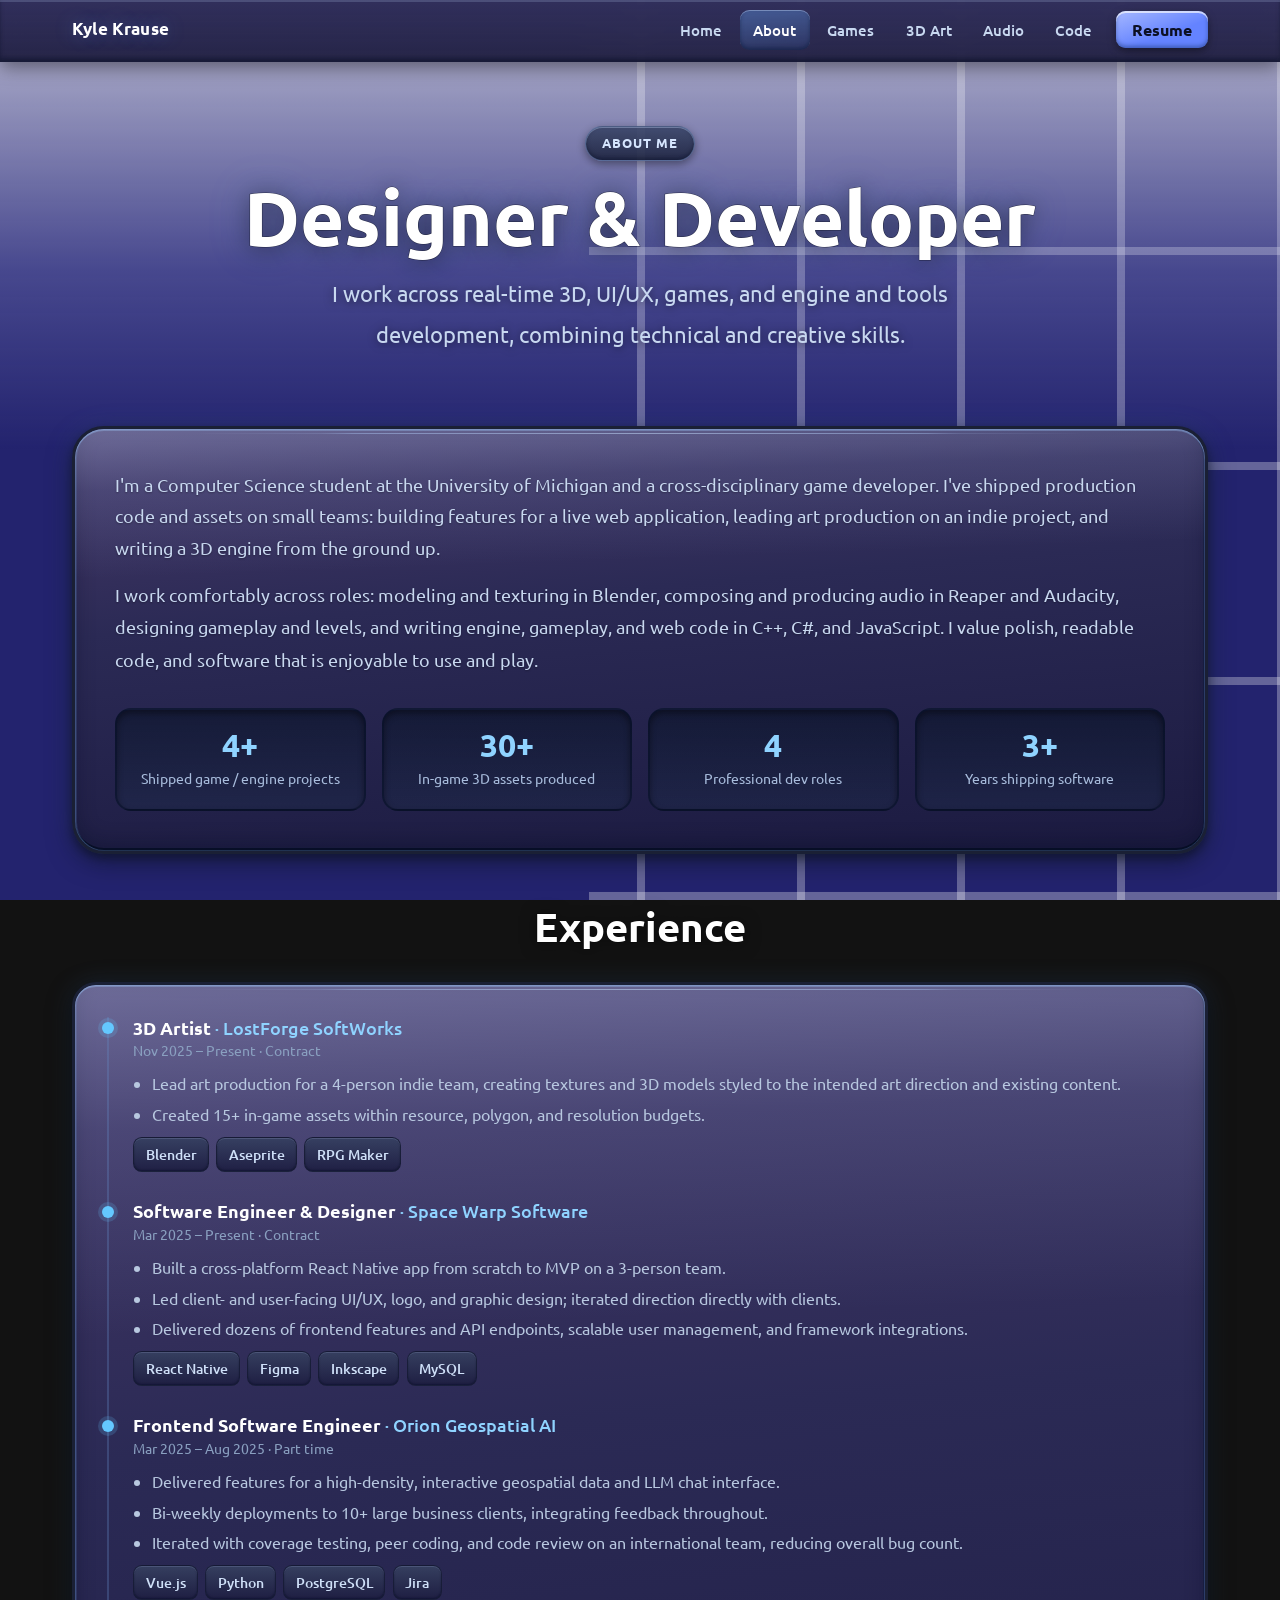
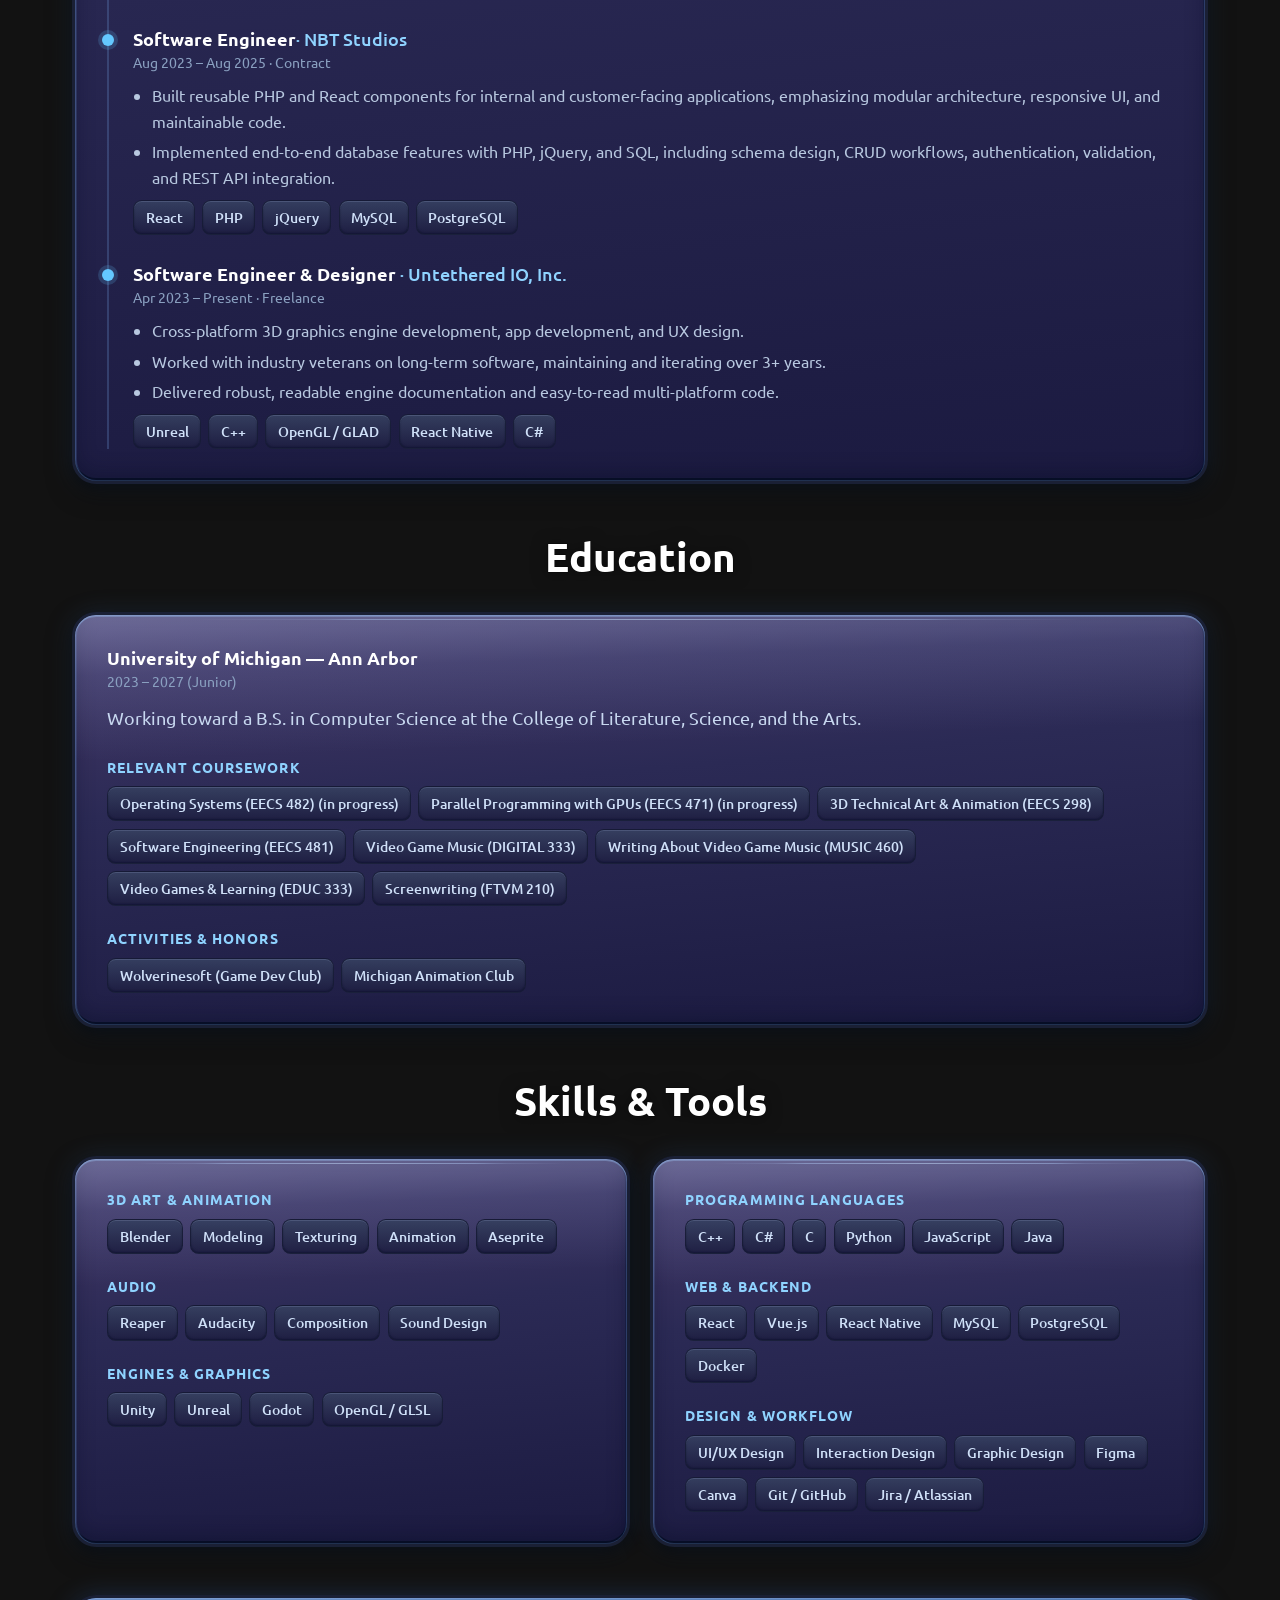
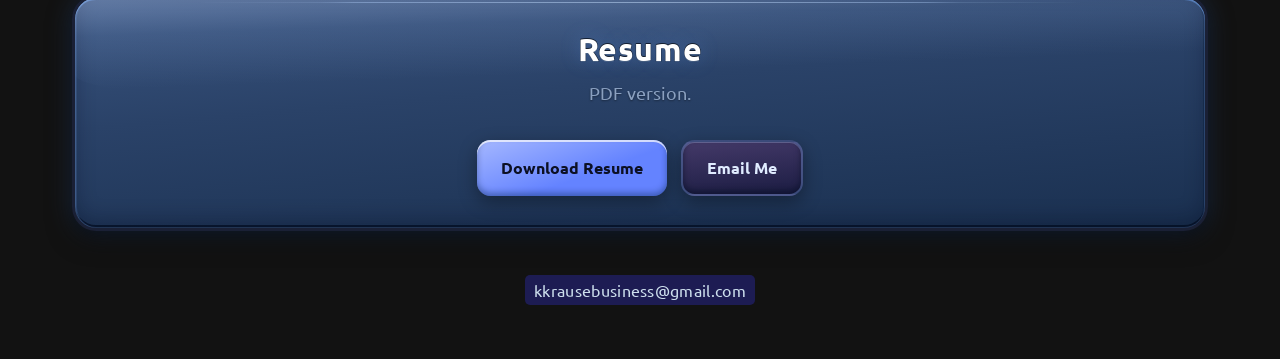
==== commit 127523a7: "Update about.html" ====
--- a/about.html
+++ b/about.html
@@ -1,290 +1,302 @@
-<!DOCTYPE html>
-<html lang="en">
-<head>
-    <meta charset="UTF-8">
-    <meta name="viewport" content="width=device-width, initial-scale=1.0">
-
-    <meta name="description" content="About Kyle Krause - game developer and designer. Experience, education, and a full skills breakdown across 3D art, audio, design, and software engineering.">
-    <meta name="author" content="Kyle Krause">
-    <meta name="theme-color" content="#23236e">
-    <meta name="color-scheme" content="dark">
-
-    <title>About | Kyle Krause</title>
-
-    <link rel="preconnect" href="https://fonts.googleapis.com">
-    <link rel="preconnect" href="https://fonts.gstatic.com" crossorigin>
-    <link rel="stylesheet" href="https://fonts.googleapis.com/css2?family=Ubuntu:wght@400;500;700&display=swap">
-
-    <link rel="stylesheet" href="css/reset.css">
-    <link rel="stylesheet" href="css/background.css">
-    <link rel="stylesheet" href="css/main.css">
-    <link rel="stylesheet" href="components/site-nav/site-nav.css">
-    <link rel="stylesheet" href="components/hero/hero.css">
-    <link rel="stylesheet" href="components/card/card.css">
-    <link rel="stylesheet" href="components/main-panel/main-panel.css">
-    <link rel="stylesheet" href="components/social-links/social-links.css">
-</head>
-<body>
-    <a href="#main-content" class="skip-link">Skip to main content</a>
-
-    <div class="background-container" aria-hidden="true">
-        <div class="grid-floor"></div>
-        <div class="sky-gradient"></div>
-    </div>
-
-    <div id="site-nav-root">
-        <noscript>
-            <nav class="site-nav" aria-label="Primary">
-                <div class="site-nav__inner">
-                    <a class="site-nav__brand" href="index.html">Kyle Krause</a>
-                    <ul class="site-nav__links">
-                        <li><a class="site-nav__link" href="games.html">Games</a></li>
-                        <li><a class="site-nav__link" href="art.html">3D Art</a></li>
-                        <li><a class="site-nav__link" href="audio.html">Audio</a></li>
-                        <li><a class="site-nav__link" href="code.html">Code</a></li>
-                    </ul>
-                </div>
-            </nav>
-        </noscript>
-    </div>
-
-    <main id="main-content" class="content-wrapper">
-        <div class="container">
-
-            <!-- ============ INTRO ============ -->
-            <section class="hero">
-                <span class="hero__eyebrow">About Me</span>
-                <h1 class="hero__title">Designer &amp; Developer</h1>
-                <p class="hero__subtitle">
-                    I work across real-time 3D, UI/UX, games, and engine and tools
-                    development, combining technical and creative skills.
-                </p>
-            </section>
-
-            <!-- ============ BIO ============ -->
-            <section class="section">
-                <article class="main-panel main-panel--large">
-                    <div class="main-panel__content">
-                        <div class="main-panel__body">
-                            <p class="lead">
-                                I'm a Computer Science student at the University of Michigan and a
-                                cross-disciplinary game developer. I've shipped production code and
-                                assets on small teams: building features for a live web application,
-                                leading art production on an indie project, and writing a 3D engine
-                                from the ground up.
-                            </p>
-                            <p>
-                                I work comfortably across roles: modeling and texturing in Blender,
-                                composing and producing audio in Reaper and Audacity, designing
-                                gameplay and levels, and writing engine, gameplay, and web code in
-                                C++, C#, and JavaScript. I value polish, readable code, and software
-                                that is enjoyable to use and play.
-                            </p>
-                        </div>
-
-                        <div class="stat-row mt-lg">
-                            <div class="stat">
-                                <span class="stat__num">4+</span>
-                                <span class="stat__label">Shipped game / engine projects</span>
-                            </div>
-                            <div class="stat">
-                                <span class="stat__num">30+</span>
-                                <span class="stat__label">In-game 3D assets produced</span>
-                            </div>
-                            <div class="stat">
-                                <span class="stat__num">4</span>
-                                <span class="stat__label">Professional dev roles</span>
-                            </div>
-                            <div class="stat">
-                                <span class="stat__num">3+</span>
-                                <span class="stat__label">Years shipping software</span>
-                            </div>
-                        </div>
-                    </div>
-                </article>
-            </section>
-
-            <!-- ============ EXPERIENCE ============ -->
-            <section class="section" aria-labelledby="experience-heading">
-                <div class="section-header">
-                    <h2 id="experience-heading" class="section-header__title">Experience</h2>
-                </div>
-                <article class="main-panel">
-                    <div class="main-panel__content">
-                        <ol class="timeline">
-                            <li class="timeline__item">
-                                <h3 class="timeline__role">3D Artist <span class="timeline__org">&middot; LostForge SoftWorks</span></h3>
-                                <span class="timeline__date">Nov 2025 &ndash; Present &middot; Contract</span>
-                                <div class="timeline__desc">
-                                    <ul>
-                                        <li>Lead art production for a 4-person indie team, creating textures and 3D models styled to the intended art direction and existing content.</li>
-                                        <li>Created 15+ in-game assets within resource, polygon, and resolution budgets.</li>
-                                    </ul>
-                                </div>
-                                <ul class="tag-list"><li class="tag">Blender</li><li class="tag">Aseprite</li><li class="tag">RPG Maker</li></ul>
-                            </li>
-
-                            <li class="timeline__item">
-                                <h3 class="timeline__role">Software Engineer &amp; Designer <span class="timeline__org">&middot; Space Warp Software</span></h3>
-                                <span class="timeline__date">Mar 2025 &ndash; Present &middot; Contract</span>
-                                <div class="timeline__desc">
-                                    <ul>
-                                        <li>Built a cross-platform React Native app from scratch to MVP on a 3-person team.</li>
-                                        <li>Led client- and user-facing UI/UX, logo, and graphic design; iterated direction directly with clients.</li>
-                                        <li>Delivered dozens of frontend features and API endpoints, scalable user management, and framework integrations.</li>
-                                    </ul>
-                                </div>
-                                <ul class="tag-list"><li class="tag">React Native</li><li class="tag">Figma</li><li class="tag">Inkscape</li><li class="tag">MySQL</li></ul>
-                            </li>
-
-                            <li class="timeline__item">
-                                <h3 class="timeline__role">Frontend Software Engineer <span class="timeline__org">&middot; Orion Geospatial AI</span></h3>
-                                <span class="timeline__date">Mar 2025 &ndash; Aug 2025 &middot; Part time</span>
-                                <div class="timeline__desc">
-                                    <ul>
-                                        <li>Delivered features for a high-density, interactive geospatial data and LLM chat interface.</li>
-                                        <li>Bi-weekly deployments to 10+ large business clients, integrating feedback throughout.</li>
-                                        <li>Iterated with coverage testing, peer coding, and code review on an international team, reducing overall bug count.</li>
-                                    </ul>
-                                </div>
-                                <ul class="tag-list"><li class="tag">Vue.js</li><li class="tag">Python</li><li class="tag">PostgreSQL</li><li class="tag">Jira</li></ul>
-                            </li>
-
-                            <li class="timeline__item">
-                                <h3 class="timeline__role">Software Engineer &amp; Designer <span class="timeline__org">&middot; Untethered IO, Inc.</span></h3>
-                                <span class="timeline__date">Apr 2023 &ndash; Present &middot; Freelance</span>
-                                <div class="timeline__desc">
-                                    <ul>
-                                        <li>Cross-platform 3D graphics engine development, app development, and UX design.</li>
-                                        <li>Worked with industry veterans on long-term software, maintaining and iterating over 3+ years.</li>
-                                        <li>Delivered robust, readable engine documentation and easy-to-read multi-platform code.</li>
-                                    </ul>
-                                </div>
-                                <ul class="tag-list"><li class="tag">Unreal</li><li class="tag">C++</li><li class="tag">OpenGL / GLAD</li><li class="tag">React Native</li><li class="tag">C#</li></ul>
-                            </li>
-                        </ol>
-                    </div>
-                </article>
-            </section>
-
-            <!-- ============ EDUCATION ============ -->
-            <section class="section" aria-labelledby="education-heading">
-                <div class="section-header">
-                    <h2 id="education-heading" class="section-header__title">Education</h2>
-                </div>
-                <article class="main-panel">
-                    <div class="main-panel__content">
-                        <h3 class="timeline__role">University of Michigan &mdash; Ann Arbor</h3>
-                        <span class="timeline__date">2023 &ndash; 2027 (Junior)</span>
-                        <p>
-                            Working toward a B.S. in Computer Science at the College of Literature,
-                            Science, and the Arts.
-                        </p>
-                        <div class="skill-group mt-md">
-                            <h4 class="skill-group__title">Relevant Coursework</h4>
-                            <ul class="tag-list">
-                                <li class="tag">Operating Systems (EECS 482) (in progress)</li>
-                                <li class="tag">Parallel Programming with GPUs (EECS 471) (in progress)</li>
-                                <li class="tag">3D Technical Art &amp; Animation (EECS 298)</li>
-                                <li class="tag">Software Engineering (EECS 481)</li>
-                                <li class="tag">Video Game Music (DIGITAL 333)</li>
-                                <li class="tag">Writing About Video Game Music (MUSIC 460)</li>
-                                <li class="tag">Video Games &amp; Learning (EDUC 333)</li>
-                                <li class="tag">Screenwriting (FTVM 210)</li>
-                            </ul>
-                        </div>
-                        <div class="skill-group">
-                            <h4 class="skill-group__title">Activities &amp; Honors</h4>
-                            <ul class="tag-list">
-                                <li class="tag">Wolverinesoft (Game Dev Club)</li>
-                                <li class="tag">Michigan Animation Club</li>
-                            </ul>
-                        </div>
-                    </div>
-                </article>
-            </section>
-
-            <!-- ============ SKILLS ============ -->
-            <section class="section" aria-labelledby="skills-heading">
-                <div class="section-header">
-                    <h2 id="skills-heading" class="section-header__title">Skills &amp; Tools</h2>
-                </div>
-                <div class="card-grid card-grid--2">
-                    <article class="main-panel">
-                        <div class="main-panel__content">
-                            <div class="skill-group">
-                                <h4 class="skill-group__title">3D Art &amp; Animation</h4>
-                                <ul class="tag-list">
-                                    <li class="tag">Blender</li><li class="tag">Modeling</li><li class="tag">Texturing</li><li class="tag">Animation</li><li class="tag">Aseprite</li>
-                                </ul>
-                            </div>
-                            <div class="skill-group">
-                                <h4 class="skill-group__title">Audio</h4>
-                                <ul class="tag-list">
-                                    <li class="tag">Reaper</li><li class="tag">Audacity</li><li class="tag">Composition</li><li class="tag">Sound Design</li>
-                                </ul>
-                            </div>
-                            <div class="skill-group">
-                                <h4 class="skill-group__title">Engines &amp; Graphics</h4>
-                                <ul class="tag-list">
-                                    <li class="tag">Unity</li><li class="tag">Unreal</li><li class="tag">Godot</li><li class="tag">OpenGL / GLSL</li>
-                                </ul>
-                            </div>
-                        </div>
-                    </article>
-                    <article class="main-panel">
-                        <div class="main-panel__content">
-                            <div class="skill-group">
-                                <h4 class="skill-group__title">Programming Languages</h4>
-                                <ul class="tag-list">
-                                    <li class="tag">C++</li><li class="tag">C#</li><li class="tag">C</li><li class="tag">Python</li><li class="tag">JavaScript</li><li class="tag">Java</li>
-                                </ul>
-                            </div>
-                            <div class="skill-group">
-                                <h4 class="skill-group__title">Web &amp; Backend</h4>
-                                <ul class="tag-list">
-                                    <li class="tag">React</li><li class="tag">Vue.js</li><li class="tag">React Native</li><li class="tag">MySQL</li><li class="tag">PostgreSQL</li><li class="tag">Docker</li>
-                                </ul>
-                            </div>
-                            <div class="skill-group">
-                                <h4 class="skill-group__title">Design &amp; Workflow</h4>
-                                <ul class="tag-list">
-                                    <li class="tag">UI/UX Design</li><li class="tag">Interaction Design</li><li class="tag">Graphic Design</li><li class="tag">Figma</li><li class="tag">Canva</li><li class="tag">Git / GitHub</li><li class="tag">Jira / Atlassian</li>
-                                </ul>
-                            </div>
-                        </div>
-                    </article>
-                </div>
-            </section>
-
-            <!-- ============ RESUME ============ -->
-            <section class="section" id="resume" aria-labelledby="resume-heading">
-                <article class="main-panel main-panel--blue">
-                    <div class="main-panel__content text-center">
-                        <header class="main-panel__header">
-                            <h2 id="resume-heading" class="main-panel__title">Resume</h2>
-                            <p class="main-panel__subtitle">PDF version.</p>
-                        </header>
-                        <div class="hero__actions">
-                            <a class="btn btn--primary" href="assets/Kyle-Krause-Resume.pdf" download>Download Resume</a>
-                            <a class="btn btn--ghost" href="mailto:kkrausebusiness@gmail.com">Email Me</a>
-                        </div>
-                    </div>
-                </article>
-            </section>
-        </div>
-
-        <footer class="site-footer">
-            <div class="container">
-                <ul class="site-footer__contact">
-                    <li><a href="mailto:kkrausebusiness@gmail.com" class="site-footer__link">kkrausebusiness@gmail.com</a></li>
-                </ul>
-            </div>
-        </footer>
-    </main>
-
-    <script src="components/site-nav/site-nav.js" defer></script>
-    <script src="js/main.js" defer></script>
-    <script src="components/main-panel/main-panel.js" defer></script>
-</body>
-</html>
+<!DOCTYPE html>
+<html lang="en">
+<head>
+    <meta charset="UTF-8">
+    <meta name="viewport" content="width=device-width, initial-scale=1.0">
+
+    <meta name="description" content="About Kyle Krause - game developer and designer. Experience, education, and a full skills breakdown across 3D art, audio, design, and software engineering.">
+    <meta name="author" content="Kyle Krause">
+    <meta name="theme-color" content="#23236e">
+    <meta name="color-scheme" content="dark">
+
+    <title>About | Kyle Krause</title>
+
+    <link rel="preconnect" href="https://fonts.googleapis.com">
+    <link rel="preconnect" href="https://fonts.gstatic.com" crossorigin>
+    <link rel="stylesheet" href="https://fonts.googleapis.com/css2?family=Ubuntu:wght@400;500;700&display=swap">
+
+    <link rel="stylesheet" href="css/reset.css">
+    <link rel="stylesheet" href="css/background.css">
+    <link rel="stylesheet" href="css/main.css">
+    <link rel="stylesheet" href="components/site-nav/site-nav.css">
+    <link rel="stylesheet" href="components/hero/hero.css">
+    <link rel="stylesheet" href="components/card/card.css">
+    <link rel="stylesheet" href="components/main-panel/main-panel.css">
+    <link rel="stylesheet" href="components/social-links/social-links.css">
+</head>
+<body>
+    <a href="#main-content" class="skip-link">Skip to main content</a>
+
+    <div class="background-container" aria-hidden="true">
+        <div class="grid-floor"></div>
+        <div class="sky-gradient"></div>
+    </div>
+
+    <div id="site-nav-root">
+        <noscript>
+            <nav class="site-nav" aria-label="Primary">
+                <div class="site-nav__inner">
+                    <a class="site-nav__brand" href="index.html">Kyle Krause</a>
+                    <ul class="site-nav__links">
+                        <li><a class="site-nav__link" href="games.html">Games</a></li>
+                        <li><a class="site-nav__link" href="art.html">3D Art</a></li>
+                        <li><a class="site-nav__link" href="audio.html">Audio</a></li>
+                        <li><a class="site-nav__link" href="code.html">Code</a></li>
+                    </ul>
+                </div>
+            </nav>
+        </noscript>
+    </div>
+
+    <main id="main-content" class="content-wrapper">
+        <div class="container">
+
+            <!-- ============ INTRO ============ -->
+            <section class="hero">
+                <span class="hero__eyebrow">About Me</span>
+                <h1 class="hero__title">Designer &amp; Developer</h1>
+                <p class="hero__subtitle">
+                    I work across real-time 3D, UI/UX, games, and engine and tools
+                    development, combining technical and creative skills.
+                </p>
+            </section>
+
+            <!-- ============ BIO ============ -->
+            <section class="section">
+                <article class="main-panel main-panel--large">
+                    <div class="main-panel__content">
+                        <div class="main-panel__body">
+                            <p class="lead">
+                                I'm a Computer Science student at the University of Michigan and a
+                                cross-disciplinary game developer. I've shipped production code and
+                                assets on small teams: building features for a live web application,
+                                leading art production on an indie project, and writing a 3D engine
+                                from the ground up.
+                            </p>
+                            <p>
+                                I work comfortably across roles: modeling and texturing in Blender,
+                                composing and producing audio in Reaper and Audacity, designing
+                                gameplay and levels, and writing engine, gameplay, and web code in
+                                C++, C#, and JavaScript. I value polish, readable code, and software
+                                that is enjoyable to use and play.
+                            </p>
+                        </div>
+
+                        <div class="stat-row mt-lg">
+                            <div class="stat">
+                                <span class="stat__num">4+</span>
+                                <span class="stat__label">Shipped game / engine projects</span>
+                            </div>
+                            <div class="stat">
+                                <span class="stat__num">30+</span>
+                                <span class="stat__label">In-game 3D assets produced</span>
+                            </div>
+                            <div class="stat">
+                                <span class="stat__num">4</span>
+                                <span class="stat__label">Professional dev roles</span>
+                            </div>
+                            <div class="stat">
+                                <span class="stat__num">3+</span>
+                                <span class="stat__label">Years shipping software</span>
+                            </div>
+                        </div>
+                    </div>
+                </article>
+            </section>
+
+            <!-- ============ EXPERIENCE ============ -->
+            <section class="section" aria-labelledby="experience-heading">
+                <div class="section-header">
+                    <h2 id="experience-heading" class="section-header__title">Experience</h2>
+                </div>
+                <article class="main-panel">
+                    <div class="main-panel__content">
+                        <ol class="timeline">
+                            <li class="timeline__item">
+                                <h3 class="timeline__role">3D Artist <span class="timeline__org">&middot; LostForge SoftWorks</span></h3>
+                                <span class="timeline__date">Nov 2025 &ndash; Present &middot; Contract</span>
+                                <div class="timeline__desc">
+                                    <ul>
+                                        <li>Lead art production for a 4-person indie team, creating textures and 3D models styled to the intended art direction and existing content.</li>
+                                        <li>Created 15+ in-game assets within resource, polygon, and resolution budgets.</li>
+                                    </ul>
+                                </div>
+                                <ul class="tag-list"><li class="tag">Blender</li><li class="tag">Aseprite</li><li class="tag">RPG Maker</li></ul>
+                            </li>
+
+                            <li class="timeline__item">
+                                <h3 class="timeline__role">Software Engineer &amp; Designer <span class="timeline__org">&middot; Space Warp Software</span></h3>
+                                <span class="timeline__date">Mar 2025 &ndash; Present &middot; Contract</span>
+                                <div class="timeline__desc">
+                                    <ul>
+                                        <li>Built a cross-platform React Native app from scratch to MVP on a 3-person team.</li>
+                                        <li>Led client- and user-facing UI/UX, logo, and graphic design; iterated direction directly with clients.</li>
+                                        <li>Delivered dozens of frontend features and API endpoints, scalable user management, and framework integrations.</li>
+                                    </ul>
+                                </div>
+                                <ul class="tag-list"><li class="tag">React Native</li><li class="tag">Figma</li><li class="tag">Inkscape</li><li class="tag">MySQL</li></ul>
+                            </li>
+
+                            <li class="timeline__item">
+                                <h3 class="timeline__role">Frontend Software Engineer <span class="timeline__org">&middot; Orion Geospatial AI</span></h3>
+                                <span class="timeline__date">Mar 2025 &ndash; Aug 2025 &middot; Part time</span>
+                                <div class="timeline__desc">
+                                    <ul>
+                                        <li>Delivered features for a high-density, interactive geospatial data and LLM chat interface.</li>
+                                        <li>Bi-weekly deployments to 10+ large business clients, integrating feedback throughout.</li>
+                                        <li>Iterated with coverage testing, peer coding, and code review on an international team, reducing overall bug count.</li>
+                                    </ul>
+                                </div>
+                                <ul class="tag-list"><li class="tag">Vue.js</li><li class="tag">Python</li><li class="tag">PostgreSQL</li><li class="tag">Jira</li></ul>
+                            </li>
+                            
+                            <li class="timeline__item">
+                                <h3 class="timeline__role">Software Engineer<span class="timeline__org">&middot; NBT Studios</span></h3>
+                                <span class="timeline__date">Aug 2023 &ndash; Aug 2025 &middot; Contract</span>
+                                <div class="timeline__desc">
+                                    <ul>
+                                        <li>Built reusable PHP and React components for internal and customer-facing applications, emphasizing modular architecture, responsive UI, and maintainable code.</li>
+                                        <li>Implemented end-to-end database features with PHP, jQuery, and SQL, including schema design, CRUD workflows, authentication, validation, and REST API integration.</li>
+                                    </ul>
+                                </div>
+                                <ul class="tag-list"><li class="tag">React</li><li class="tag">PHP</li><li class="tag">jQuery</li><li class="tag">MySQL</li><li class="tag">PostgreSQL</li></ul>
+                            </li>
+
+                            <li class="timeline__item">
+                                <h3 class="timeline__role">Software Engineer &amp; Designer <span class="timeline__org">&middot; Untethered IO, Inc.</span></h3>
+                                <span class="timeline__date">Apr 2023 &ndash; Present &middot; Freelance</span>
+                                <div class="timeline__desc">
+                                    <ul>
+                                        <li>Cross-platform 3D graphics engine development, app development, and UX design.</li>
+                                        <li>Worked with industry veterans on long-term software, maintaining and iterating over 3+ years.</li>
+                                        <li>Delivered robust, readable engine documentation and easy-to-read multi-platform code.</li>
+                                    </ul>
+                                </div>
+                                <ul class="tag-list"><li class="tag">Unreal</li><li class="tag">C++</li><li class="tag">OpenGL / GLAD</li><li class="tag">React Native</li><li class="tag">C#</li></ul>
+                            </li>
+                        </ol>
+                    </div>
+                </article>
+            </section>
+
+            <!-- ============ EDUCATION ============ -->
+            <section class="section" aria-labelledby="education-heading">
+                <div class="section-header">
+                    <h2 id="education-heading" class="section-header__title">Education</h2>
+                </div>
+                <article class="main-panel">
+                    <div class="main-panel__content">
+                        <h3 class="timeline__role">University of Michigan &mdash; Ann Arbor</h3>
+                        <span class="timeline__date">2023 &ndash; 2027 (Junior)</span>
+                        <p>
+                            Working toward a B.S. in Computer Science at the College of Literature,
+                            Science, and the Arts.
+                        </p>
+                        <div class="skill-group mt-md">
+                            <h4 class="skill-group__title">Relevant Coursework</h4>
+                            <ul class="tag-list">
+                                <li class="tag">Operating Systems (EECS 482) (in progress)</li>
+                                <li class="tag">Parallel Programming with GPUs (EECS 471) (in progress)</li>
+                                <li class="tag">3D Technical Art &amp; Animation (EECS 298)</li>
+                                <li class="tag">Software Engineering (EECS 481)</li>
+                                <li class="tag">Video Game Music (DIGITAL 333)</li>
+                                <li class="tag">Writing About Video Game Music (MUSIC 460)</li>
+                                <li class="tag">Video Games &amp; Learning (EDUC 333)</li>
+                                <li class="tag">Screenwriting (FTVM 210)</li>
+                            </ul>
+                        </div>
+                        <div class="skill-group">
+                            <h4 class="skill-group__title">Activities &amp; Honors</h4>
+                            <ul class="tag-list">
+                                <li class="tag">Wolverinesoft (Game Dev Club)</li>
+                                <li class="tag">Michigan Animation Club</li>
+                            </ul>
+                        </div>
+                    </div>
+                </article>
+            </section>
+
+            <!-- ============ SKILLS ============ -->
+            <section class="section" aria-labelledby="skills-heading">
+                <div class="section-header">
+                    <h2 id="skills-heading" class="section-header__title">Skills &amp; Tools</h2>
+                </div>
+                <div class="card-grid card-grid--2">
+                    <article class="main-panel">
+                        <div class="main-panel__content">
+                            <div class="skill-group">
+                                <h4 class="skill-group__title">3D Art &amp; Animation</h4>
+                                <ul class="tag-list">
+                                    <li class="tag">Blender</li><li class="tag">Modeling</li><li class="tag">Texturing</li><li class="tag">Animation</li><li class="tag">Aseprite</li>
+                                </ul>
+                            </div>
+                            <div class="skill-group">
+                                <h4 class="skill-group__title">Audio</h4>
+                                <ul class="tag-list">
+                                    <li class="tag">Reaper</li><li class="tag">Audacity</li><li class="tag">Composition</li><li class="tag">Sound Design</li>
+                                </ul>
+                            </div>
+                            <div class="skill-group">
+                                <h4 class="skill-group__title">Engines &amp; Graphics</h4>
+                                <ul class="tag-list">
+                                    <li class="tag">Unity</li><li class="tag">Unreal</li><li class="tag">Godot</li><li class="tag">OpenGL / GLSL</li>
+                                </ul>
+                            </div>
+                        </div>
+                    </article>
+                    <article class="main-panel">
+                        <div class="main-panel__content">
+                            <div class="skill-group">
+                                <h4 class="skill-group__title">Programming Languages</h4>
+                                <ul class="tag-list">
+                                    <li class="tag">C++</li><li class="tag">C#</li><li class="tag">C</li><li class="tag">Python</li><li class="tag">JavaScript</li><li class="tag">Java</li>
+                                </ul>
+                            </div>
+                            <div class="skill-group">
+                                <h4 class="skill-group__title">Web &amp; Backend</h4>
+                                <ul class="tag-list">
+                                    <li class="tag">React</li><li class="tag">Vue.js</li><li class="tag">React Native</li><li class="tag">MySQL</li><li class="tag">PostgreSQL</li><li class="tag">Docker</li>
+                                </ul>
+                            </div>
+                            <div class="skill-group">
+                                <h4 class="skill-group__title">Design &amp; Workflow</h4>
+                                <ul class="tag-list">
+                                    <li class="tag">UI/UX Design</li><li class="tag">Interaction Design</li><li class="tag">Graphic Design</li><li class="tag">Figma</li><li class="tag">Canva</li><li class="tag">Git / GitHub</li><li class="tag">Jira / Atlassian</li>
+                                </ul>
+                            </div>
+                        </div>
+                    </article>
+                </div>
+            </section>
+
+            <!-- ============ RESUME ============ -->
+            <section class="section" id="resume" aria-labelledby="resume-heading">
+                <article class="main-panel main-panel--blue">
+                    <div class="main-panel__content text-center">
+                        <header class="main-panel__header">
+                            <h2 id="resume-heading" class="main-panel__title">Resume</h2>
+                            <p class="main-panel__subtitle">PDF version.</p>
+                        </header>
+                        <div class="hero__actions">
+                            <a class="btn btn--primary" href="assets/Kyle-Krause-Resume.pdf" download>Download Resume</a>
+                            <a class="btn btn--ghost" href="mailto:kkrausebusiness@gmail.com">Email Me</a>
+                        </div>
+                    </div>
+                </article>
+            </section>
+        </div>
+
+        <footer class="site-footer">
+            <div class="container">
+                <ul class="site-footer__contact">
+                    <li><a href="mailto:kkrausebusiness@gmail.com" class="site-footer__link">kkrausebusiness@gmail.com</a></li>
+                </ul>
+            </div>
+        </footer>
+    </main>
+
+    <script src="components/site-nav/site-nav.js" defer></script>
+    <script src="js/main.js" defer></script>
+    <script src="components/main-panel/main-panel.js" defer></script>
+</body>
+</html>
--- a/css/background.css
+++ b/css/background.css
@@ -1,267 +1,267 @@
-/**
- * 3D Grid Floor Background Styles
- * Vaporwave/Retrowave aesthetic with perspective grid
- * 
- * Uses CSS custom properties for easy theming
- * Optimized for performance with GPU acceleration
- */
-
-/* ============================================
-   Background Design Tokens
-   ============================================ */
-:root {
-    /* === Primary Background Colors === */
-    --bg-primary: rgb(35, 35, 110);
-    --bg-primary-rgb: 35, 35, 110;
-    
-    /* === Grid Colors === */
-    --grid-line-color: rgba(255, 255, 255, 0.3);
-    --grid-line-width-h: 8px;
-    --grid-line-width-v: 8px;
-    --grid-cell-width: 160px;
-    --grid-cell-height: 215px;
-    
-    /* === Sky/Atmosphere Colors === */
-    --sky-top: rgba(255, 255, 255, 0.7);
-    --sky-mid: rgba(155, 158, 217, 0.3);
-    --sky-fade: transparent;
-    
-    /* === Perspective Settings === */
-    --perspective-desktop: 800px;
-    --perspective-tablet: 600px;
-    --perspective-mobile: 500px;
-    
-    /* === Grid Transform Settings === */
-    --grid-rotate-x: 70deg;
-    --grid-translate-z: -1500px;
-    --grid-scale: 7;
-    --grid-width: 320%;
-    --grid-height: 300%;
-}
-
-/* ============================================
-   Background Container
-   ============================================ */
-.background-container {
-    position: fixed;
-    inset: 0; /* Shorthand for top/right/bottom/left: 0 */
-    overflow: hidden;
-    z-index: -1;
-    background: var(--bg-primary);
-    perspective: var(--perspective-desktop);
-    
-    /* GPU acceleration for smooth rendering */
-    transform: translateZ(0);
-    will-change: transform;
-}
-
-/* ============================================
-   3D Grid Floor
-   ============================================ */
-.grid-floor {
-    position: absolute;
-    bottom: 0;
-    left: 46%;
-    width: var(--grid-width);
-    height: var(--grid-height);
-    
-    /* Grid pattern using CSS gradients */
-    background-image: 
-        linear-gradient(to right, var(--grid-line-color) var(--grid-line-width-h), transparent var(--grid-line-width-h)),
-        linear-gradient(to top, var(--grid-line-color) var(--grid-line-width-v), transparent var(--grid-line-width-v));
-    background-size: var(--grid-cell-width) var(--grid-cell-height);
-    background-position: center bottom;
-    
-    /* 3D Transform perspective grid effect with animation */
-    transform-style: preserve-3d;
-    transform-origin: bottom center;
-    animation: gridMoveReverse 9s steps(210) infinite;
-    
-    /* GPU acceleration */
-    will-change: transform;
-    backface-visibility: hidden;
-}
-
-/* Grid movement animation - seamless loop */
-@keyframes gridMove {
-    from {
-        transform: 
-            translateX(-50%) 
-            rotateX(var(--grid-rotate-x)) 
-            translateZ(var(--grid-translate-z)) 
-            scale(var(--grid-scale));
-    }
-    to {
-        transform: 
-            translateX(calc(-50% + (var(--grid-cell-width) * var(--grid-scale)))) 
-            rotateX(var(--grid-rotate-x)) 
-            translateZ(var(--grid-translate-z)) 
-            scale(var(--grid-scale));
-    }
-}
-
-@keyframes gridMoveReverse {
-    from {
-        transform: 
-            translateX(calc(-50% + (var(--grid-cell-width) * var(--grid-scale)))) 
-            rotateX(var(--grid-rotate-x)) 
-            translateZ(var(--grid-translate-z)) 
-            scale(var(--grid-scale));
-    }
-    to {
-        transform: 
-            translateX(-50%) 
-            rotateX(var(--grid-rotate-x)) 
-            translateZ(var(--grid-translate-z)) 
-            scale(var(--grid-scale));
-    }
-}
-
-/* Fade grid lines as they go into distance (horizon effect) */
-.grid-floor::after {
-    content: '';
-    position: absolute;
-    top: 0;
-    left: 0;
-    right: 0;
-    height: 50%;
-    
-    background: linear-gradient(
-        to bottom, 
-        rgba(var(--bg-primary-rgb), 1) 10%,
-        rgba(var(--bg-primary-rgb), 0.6) 30%,
-        transparent 100%
-    );
-    
-    pointer-events: none;
-}
-
-/* ============================================
-   Sky Gradient Overlay
-   ============================================ */
-.sky-gradient {
-    position: absolute;
-    inset: 0;
-    
-    background: linear-gradient(
-        to bottom,
-        var(--sky-top) 0%,
-        var(--sky-mid) 30%,
-        var(--sky-fade) 50%
-    );
-    
-    pointer-events: none;
-    z-index: 1;
-}
-
-/* ============================================
-   Responsive Adjustments - Tablet
-   ============================================ */
-@media (max-width: 768px) {
-    :root {
-        /* --perspective-current: var(--perspective-tablet);
-        --grid-rotate-x: 78deg;
-        --grid-translate-z: -80px; 
-        --grid-scale: 1.8;*/
-        --grid-width: 320%;
-        --grid-height: 310%;
-        --grid-cell-width: 100px;
-        --grid-cell-height: 100px;
-        --grid-line-width-h: 5px;
-        --grid-line-width-v: 7px;
-    }
-    
-    /* .background-container {
-        perspective: var(--perspective-tablet);
-    } */
-    
-    /* .grid-floor {
-        width: 320%;
-        height: 75%;
-        background-size: 50px 50px;
-        transform: 
-            translateX(-50%) 
-            rotateX(78deg) 
-            translateZ(-80px) 
-            scale(1.8);
-    } */
-}
-
-/* ============================================
-   Responsive Adjustments - Mobile
-   ============================================ */
-@media (max-width: 480px) {
-    /* .background-container {
-        perspective: var(--perspective-mobile);
-    } */
-    
-    /* .grid-floor {
-        width: 350%;
-        height: 70%;
-        background-size: 40px 40px;
-        transform: 
-            translateX(-50%) 
-            rotateX(80deg) 
-            translateZ(-60px) 
-            scale(1.8);
-    } */
-    /* Shorter sky gradient on mobile for better content visibility */
-    /* .sky-gradient {
-        background: linear-gradient(
-            to bottom,
-            var(--sky-top) 0%,
-            var(--sky-mid) 20%,
-            var(--sky-fade) 45%
-        );
-    } */
-}
-
-/* ============================================
-   Accessibility - Reduced Motion
-   ============================================ */
-@media (prefers-reduced-motion: reduce) {
-    .background-container,
-    .grid-floor,
-    .sky-gradient {
-        /* Remove any potential animations */
-        animation: none !important;
-        transition: none !important;
-    }
-    
-    .grid-floor {
-        /* Simpler transform for reduced motion */
-        will-change: auto;
-        /* Reset background position when motion is disabled */
-        background-position: center bottom !important;
-    }
-}
-
-/* ============================================
-   High Contrast Mode Support
-   ============================================ */
-@media (prefers-contrast: high) {
-    :root {
-        --grid-line-color: rgba(255, 255, 255, 0.5);
-    }
-}
-
-/* ============================================
-   Optional: Grid Glow Effect (Uncomment to enable)
-   ============================================ */
-/*
-.grid-floor::before {
-    content: '';
-    position: absolute;
-    inset: 0;
-    
-    background-image: 
-        linear-gradient(to right, rgba(100, 200, 255, 0.6) 1px, transparent 1px),
-        linear-gradient(to bottom, rgba(100, 200, 255, 0.6) 1px, transparent 1px);
-    background-size: var(--grid-cell-width) var(--grid-cell-height);
-    background-position: center bottom;
-    
-    filter: blur(0.5px);
-    opacity: 0.7;
-    pointer-events: none;
-}
-*/
+/**
+ * 3D Grid Floor Background Styles
+ * Vaporwave/Retrowave aesthetic with perspective grid
+ * 
+ * Uses CSS custom properties for easy theming
+ * Optimized for performance with GPU acceleration
+ */
+
+/* ============================================
+   Background Design Tokens
+   ============================================ */
+:root {
+    /* === Primary Background Colors === */
+    --bg-primary: rgb(35, 35, 110);
+    --bg-primary-rgb: 35, 35, 110;
+    
+    /* === Grid Colors === */
+    --grid-line-color: rgba(255, 255, 255, 0.3);
+    --grid-line-width-h: 8px;
+    --grid-line-width-v: 8px;
+    --grid-cell-width: 160px;
+    --grid-cell-height: 215px;
+    
+    /* === Sky/Atmosphere Colors === */
+    --sky-top: rgba(255, 255, 255, 0.7);
+    --sky-mid: rgba(155, 158, 217, 0.3);
+    --sky-fade: transparent;
+    
+    /* === Perspective Settings === */
+    --perspective-desktop: 800px;
+    --perspective-tablet: 600px;
+    --perspective-mobile: 500px;
+    
+    /* === Grid Transform Settings === */
+    --grid-rotate-x: 70deg;
+    --grid-translate-z: -1500px;
+    --grid-scale: 7;
+    --grid-width: 320%;
+    --grid-height: 300%;
+}
+
+/* ============================================
+   Background Container
+   ============================================ */
+.background-container {
+    position: fixed;
+    inset: 0; /* Shorthand for top/right/bottom/left: 0 */
+    overflow: hidden;
+    z-index: -1;
+    background: var(--bg-primary);
+    perspective: var(--perspective-desktop);
+    
+    /* GPU acceleration for smooth rendering */
+    transform: translateZ(0);
+    will-change: transform;
+}
+
+/* ============================================
+   3D Grid Floor
+   ============================================ */
+.grid-floor {
+    position: absolute;
+    bottom: 0;
+    left: 46%;
+    width: var(--grid-width);
+    height: var(--grid-height);
+    
+    /* Grid pattern using CSS gradients */
+    background-image: 
+        linear-gradient(to right, var(--grid-line-color) var(--grid-line-width-h), transparent var(--grid-line-width-h)),
+        linear-gradient(to top, var(--grid-line-color) var(--grid-line-width-v), transparent var(--grid-line-width-v));
+    background-size: var(--grid-cell-width) var(--grid-cell-height);
+    background-position: center bottom;
+    
+    /* 3D Transform perspective grid effect with animation */
+    transform-style: preserve-3d;
+    transform-origin: bottom center;
+    animation: gridMoveReverse 9s steps(210) infinite;
+    
+    /* GPU acceleration */
+    will-change: transform;
+    backface-visibility: hidden;
+}
+
+/* Grid movement animation - seamless loop */
+@keyframes gridMove {
+    from {
+        transform: 
+            translateX(-50%) 
+            rotateX(var(--grid-rotate-x)) 
+            translateZ(var(--grid-translate-z)) 
+            scale(var(--grid-scale));
+    }
+    to {
+        transform: 
+            translateX(calc(-50% + (var(--grid-cell-width) * var(--grid-scale)))) 
+            rotateX(var(--grid-rotate-x)) 
+            translateZ(var(--grid-translate-z)) 
+            scale(var(--grid-scale));
+    }
+}
+
+@keyframes gridMoveReverse {
+    from {
+        transform: 
+            translateX(calc(-50% + (var(--grid-cell-width) * var(--grid-scale)))) 
+            rotateX(var(--grid-rotate-x)) 
+            translateZ(var(--grid-translate-z)) 
+            scale(var(--grid-scale));
+    }
+    to {
+        transform: 
+            translateX(-50%) 
+            rotateX(var(--grid-rotate-x)) 
+            translateZ(var(--grid-translate-z)) 
+            scale(var(--grid-scale));
+    }
+}
+
+/* Fade grid lines as they go into distance (horizon effect) */
+.grid-floor::after {
+    content: '';
+    position: absolute;
+    top: 0;
+    left: 0;
+    right: 0;
+    height: 50%;
+    
+    background: linear-gradient(
+        to bottom, 
+        rgba(var(--bg-primary-rgb), 1) 10%,
+        rgba(var(--bg-primary-rgb), 0.6) 30%,
+        transparent 100%
+    );
+    
+    pointer-events: none;
+}
+
+/* ============================================
+   Sky Gradient Overlay
+   ============================================ */
+.sky-gradient {
+    position: absolute;
+    inset: 0;
+    
+    background: linear-gradient(
+        to bottom,
+        var(--sky-top) 0%,
+        var(--sky-mid) 30%,
+        var(--sky-fade) 50%
+    );
+    
+    pointer-events: none;
+    z-index: 1;
+}
+
+/* ============================================
+   Responsive Adjustments - Tablet
+   ============================================ */
+@media (max-width: 768px) {
+    :root {
+        /* --perspective-current: var(--perspective-tablet);
+        --grid-rotate-x: 78deg;
+        --grid-translate-z: -80px; 
+        --grid-scale: 1.8;*/
+        --grid-width: 320%;
+        --grid-height: 310%;
+        --grid-cell-width: 100px;
+        --grid-cell-height: 100px;
+        --grid-line-width-h: 5px;
+        --grid-line-width-v: 7px;
+    }
+    
+    /* .background-container {
+        perspective: var(--perspective-tablet);
+    } */
+    
+    /* .grid-floor {
+        width: 320%;
+        height: 75%;
+        background-size: 50px 50px;
+        transform: 
+            translateX(-50%) 
+            rotateX(78deg) 
+            translateZ(-80px) 
+            scale(1.8);
+    } */
+}
+
+/* ============================================
+   Responsive Adjustments - Mobile
+   ============================================ */
+@media (max-width: 480px) {
+    /* .background-container {
+        perspective: var(--perspective-mobile);
+    } */
+    
+    /* .grid-floor {
+        width: 350%;
+        height: 70%;
+        background-size: 40px 40px;
+        transform: 
+            translateX(-50%) 
+            rotateX(80deg) 
+            translateZ(-60px) 
+            scale(1.8);
+    } */
+    /* Shorter sky gradient on mobile for better content visibility */
+    /* .sky-gradient {
+        background: linear-gradient(
+            to bottom,
+            var(--sky-top) 0%,
+            var(--sky-mid) 20%,
+            var(--sky-fade) 45%
+        );
+    } */
+}
+
+/* ============================================
+   Accessibility - Reduced Motion
+   ============================================ */
+@media (prefers-reduced-motion: reduce) {
+    .background-container,
+    .grid-floor,
+    .sky-gradient {
+        /* Remove any potential animations */
+        animation: none !important;
+        transition: none !important;
+    }
+    
+    .grid-floor {
+        /* Simpler transform for reduced motion */
+        will-change: auto;
+        /* Reset background position when motion is disabled */
+        background-position: center bottom !important;
+    }
+}
+
+/* ============================================
+   High Contrast Mode Support
+   ============================================ */
+@media (prefers-contrast: high) {
+    :root {
+        --grid-line-color: rgba(255, 255, 255, 0.5);
+    }
+}
+
+/* ============================================
+   Optional: Grid Glow Effect (Uncomment to enable)
+   ============================================ */
+/*
+.grid-floor::before {
+    content: '';
+    position: absolute;
+    inset: 0;
+    
+    background-image: 
+        linear-gradient(to right, rgba(100, 200, 255, 0.6) 1px, transparent 1px),
+        linear-gradient(to bottom, rgba(100, 200, 255, 0.6) 1px, transparent 1px);
+    background-size: var(--grid-cell-width) var(--grid-cell-height);
+    background-position: center bottom;
+    
+    filter: blur(0.5px);
+    opacity: 0.7;
+    pointer-events: none;
+}
+*/
--- a/css/main.css
+++ b/css/main.css
@@ -1,393 +1,393 @@
-/**
- * Main Layout and Content Styles
- * 
- * Central design token system for consistent theming
- * All components should reference these variables
- */
-
-/* ============================================
-   Design Tokens - Root Variables
-   ============================================ */
-:root {
-    /* === Color Palette === */
-    /* Primary brand colors */
-    --color-primary: #64c8ff;
-    --color-primary-rgb: 100, 200, 255;
-    --color-secondary: #1a1a2e;
-    --color-secondary-rgb: 26, 26, 46;
-    --color-accent: #ff6b9d;
-    --color-accent-rgb: 255, 107, 157;
-    
-    /* Background colors (synced with background.css) */
-    --color-bg-deep: rgb(35, 35, 110);
-    --color-bg-deep-rgb: 35, 35, 110;
-    
-    /* Text colors */
-    --color-text-primary: #ffffff;
-    --color-text-secondary: #c8d8f0;
-    --color-text-muted: #8aa0c0;
-    --color-text-dark: #0f0f1e;
-    
-    /* UI colors */
-    --color-surface: rgba(40, 50, 80, 0.9);
-    --color-surface-elevated: rgba(50, 65, 100, 0.95);
-    --color-border: rgba(100, 140, 200, 0.3);
-    --color-border-strong: rgba(100, 140, 200, 0.5);
-    
-    /* Semantic colors */
-    --color-success: #4ade80;
-    --color-warning: #fbbf24;
-    --color-error: #f87171;
-    --color-info: var(--color-primary);
-    
-    /* === Spacing Scale === */
-    --spacing-3xs: 0.125rem;  /* 2px */
-    --spacing-2xs: 0.25rem;   /* 4px */
-    --spacing-xs: 0.5rem;     /* 8px */
-    --spacing-sm: 1rem;       /* 16px */
-    --spacing-md: 1.5rem;     /* 24px */
-    --spacing-lg: 2rem;       /* 32px */
-    --spacing-xl: 3rem;       /* 48px */
-    --spacing-2xl: 4rem;      /* 64px */
-    --spacing-3xl: 6rem;      /* 96px */
-    
-    /* === Typography === */
-    --font-family-base: 'Ubuntu', -apple-system, BlinkMacSystemFont, 'Segoe UI', Roboto, sans-serif;
-    --font-family-heading: var(--font-family-base);
-    --font-family-mono: 'Ubuntu Mono', 'SF Mono', 'Consolas', monospace;
-    
-    /* Font sizes - fluid typography */
-    --font-size-xs: clamp(0.75rem, 1.5vw, 0.875rem);
-    --font-size-sm: clamp(0.875rem, 1.8vw, 1rem);
-    --font-size-base: clamp(1rem, 2vw, 1.125rem);
-    --font-size-lg: clamp(1.125rem, 2.5vw, 1.25rem);
-    --font-size-xl: clamp(1.25rem, 3vw, 1.5rem);
-    --font-size-2xl: clamp(1.5rem, 3.5vw, 2rem);
-    --font-size-3xl: clamp(2rem, 4vw, 2.5rem);
-    --font-size-4xl: clamp(2.5rem, 5vw, 3.5rem);
-    --font-size-5xl: clamp(3rem, 6vw, 4.5rem);
-    
-    /* Line heights */
-    --line-height-tight: 1.2;
-    --line-height-snug: 1.35;
-    --line-height-normal: 1.6;
-    --line-height-relaxed: 1.8;
-    
-    /* Font weights */
-    --font-weight-normal: 400;
-    --font-weight-medium: 500;
-    --font-weight-semibold: 600;
-    --font-weight-bold: 700;
-    
-    /* === Layout === */
-    --container-max-width: 1200px;
-    --container-padding: 2rem;
-    --content-max-width: 65ch; /* Optimal reading width */
-    
-    /* === Borders & Radius === */
-    --radius-sm: 0.375rem;
-    --radius-md: 0.75rem;
-    --radius-lg: 1rem;
-    --radius-xl: 1.5rem;
-    --radius-2xl: 2rem;
-    --radius-full: 9999px;
-    
-    /* === Shadows === */
-    --shadow-sm: 0 1px 2px rgba(0, 0, 0, 0.2);
-    --shadow-md: 0 4px 8px rgba(0, 0, 0, 0.25);
-    --shadow-lg: 0 8px 24px rgba(0, 0, 0, 0.3);
-    --shadow-xl: 0 16px 48px rgba(0, 0, 0, 0.4);
-    --shadow-glow: 0 0 20px rgba(var(--color-primary-rgb), 0.2);
-    
-    /* === Transitions === */
-    --transition-fast: 150ms ease;
-    --transition-normal: 250ms ease;
-    --transition-slow: 400ms ease;
-    --transition-bounce: 500ms cubic-bezier(0.34, 1.56, 0.64, 1);
-    
-    /* === Z-Index Scale === */
-    --z-behind: -1;
-    --z-base: 0;
-    --z-dropdown: 100;
-    --z-sticky: 200;
-    --z-overlay: 300;
-    --z-modal: 400;
-    --z-toast: 500;
-    --z-tooltip: 600;
-}
-
-/* ============================================
-   Content Wrapper
-   ============================================ */
-body {
-    font-family: var(--font-family-base);
-}
-
-.hero__title,
-.section-header__title,
-.feature__title,
-.main-panel__title,
-.project-card__title,
-.model__title {
-    -webkit-text-stroke: 1px rgba(0, 0, 0, 0.55);
-    paint-order: stroke fill;
-}
-
-.content-wrapper {
-    position: relative;
-    min-height: 100vh;
-    min-height: 100dvh; /* Dynamic viewport height for mobile */
-    display: flex;
-    flex-direction: column;
-    color: var(--color-text-primary);
-    padding: var(--spacing-lg) 0;
-    
-    /* Ensure content is above background */
-    z-index: var(--z-base);
-}
-
-/* ============================================
-   Container
-   ============================================ */
-.container {
-    width: 100%;
-    max-width: var(--container-max-width);
-    margin-inline: auto; /* Modern centering */
-    padding-inline: var(--container-padding);
-}
-
-/* Container variants */
-.container--narrow {
-    max-width: 800px;
-}
-
-.container--wide {
-    max-width: 1400px;
-}
-
-.container--full {
-    max-width: none;
-}
-
-/* ============================================
-   Typography
-   ============================================ */
-h1, h2, h3, h4, h5, h6 {
-    font-family: var(--font-family-heading);
-    color: var(--color-text-primary);
-    line-height: var(--line-height-tight);
-    text-wrap: balance; /* Better text wrapping */
-}
-
-h1 {
-    font-size: var(--font-size-4xl);
-    font-weight: var(--font-weight-bold);
-    margin-bottom: var(--spacing-lg);
-    text-shadow: 0 2px 10px rgba(0, 0, 0, 0.3);
-}
-
-h2 {
-    font-size: var(--font-size-3xl);
-    font-weight: var(--font-weight-semibold);
-    margin-bottom: var(--spacing-md);
-}
-
-h3 {
-    font-size: var(--font-size-2xl);
-    font-weight: var(--font-weight-medium);
-    margin-bottom: var(--spacing-sm);
-}
-
-h4 {
-    font-size: var(--font-size-xl);
-    font-weight: var(--font-weight-medium);
-    margin-bottom: var(--spacing-sm);
-}
-
-p {
-    font-size: var(--font-size-base);
-    line-height: var(--line-height-relaxed);
-    margin-bottom: var(--spacing-sm);
-    color: var(--color-text-secondary);
-}
-
-
-/* Links */
-a {
-    color: var(--color-primary);
-    transition: color var(--transition-fast);
-}
-
-a:hover {
-    color: var(--color-accent);
-}
-
-a:focus-visible {
-    outline: 2px solid var(--color-primary);
-    outline-offset: 2px;
-    border-radius: var(--radius-sm);
-}
-
-/* ============================================
-   Responsive Adjustments
-   ============================================ */
-@media (max-width: 768px) {
-    :root {
-        --container-padding: 1.5rem;
-        --spacing-xl: 2.5rem;
-        --spacing-2xl: 3rem;
-        --spacing-3xl: 4rem;
-    }
-}
-
-@media (max-width: 480px) {
-    :root {
-        --container-padding: 1rem;
-        --spacing-lg: 1.5rem;
-        --spacing-xl: 2rem;
-        --spacing-2xl: 2.5rem;
-        --spacing-3xl: 3rem;
-    }
-    
-    .content-wrapper {
-        padding: var(--spacing-md) 0;
-    }
-}
-
-/* ============================================
-   Utility Classes - Spacing
-   ============================================ */
-/* Margins */
-.mt-xs { margin-top: var(--spacing-xs); }
-.mt-sm { margin-top: var(--spacing-sm); }
-.mt-md { margin-top: var(--spacing-md); }
-.mt-lg { margin-top: var(--spacing-lg); }
-.mt-xl { margin-top: var(--spacing-xl); }
-
-.mb-xs { margin-bottom: var(--spacing-xs); }
-.mb-sm { margin-bottom: var(--spacing-sm); }
-.mb-md { margin-bottom: var(--spacing-md); }
-.mb-lg { margin-bottom: var(--spacing-lg); }
-.mb-xl { margin-bottom: var(--spacing-xl); }
-
-.my-xs { margin-block: var(--spacing-xs); }
-.my-sm { margin-block: var(--spacing-sm); }
-.my-md { margin-block: var(--spacing-md); }
-.my-lg { margin-block: var(--spacing-lg); }
-
-/* Padding */
-.pt-sm { padding-top: var(--spacing-sm); }
-.pt-md { padding-top: var(--spacing-md); }
-.pt-lg { padding-top: var(--spacing-lg); }
-
-.pb-sm { padding-bottom: var(--spacing-sm); }
-.pb-md { padding-bottom: var(--spacing-md); }
-.pb-lg { padding-bottom: var(--spacing-lg); }
-
-.py-xs { padding-block: var(--spacing-xs); }
-.py-sm { padding-block: var(--spacing-sm); }
-.py-md { padding-block: var(--spacing-md); }
-.py-lg { padding-block: var(--spacing-lg); }
-
-.px-sm { padding-inline: var(--spacing-sm); }
-.px-md { padding-inline: var(--spacing-md); }
-.px-lg { padding-inline: var(--spacing-lg); }
-
-/* ============================================
-   Utility Classes - Text
-   ============================================ */
-.text-center { text-align: center; }
-.text-left { text-align: left; }
-.text-right { text-align: right; }
-
-.text-primary { color: var(--color-text-primary); }
-.text-secondary { color: var(--color-text-secondary); }
-.text-muted { color: var(--color-text-muted); }
-.text-accent { color: var(--color-accent); }
-
-.text-sm { font-size: var(--font-size-sm); }
-.text-base { font-size: var(--font-size-base); }
-.text-lg { font-size: var(--font-size-lg); }
-.text-xl { font-size: var(--font-size-xl); }
-
-.font-normal { font-weight: var(--font-weight-normal); }
-.font-medium { font-weight: var(--font-weight-medium); }
-.font-semibold { font-weight: var(--font-weight-semibold); }
-.font-bold { font-weight: var(--font-weight-bold); }
-
-/* ============================================
-   Utility Classes - Layout
-   ============================================ */
-.flex { display: flex; }
-.flex-col { flex-direction: column; }
-.flex-wrap { flex-wrap: wrap; }
-.items-center { align-items: center; }
-.items-start { align-items: flex-start; }
-.items-end { align-items: flex-end; }
-.justify-center { justify-content: center; }
-.justify-between { justify-content: space-between; }
-.justify-around { justify-content: space-around; }
-
-.gap-xs { gap: var(--spacing-xs); }
-.gap-sm { gap: var(--spacing-sm); }
-.gap-md { gap: var(--spacing-md); }
-.gap-lg { gap: var(--spacing-lg); }
-
-.grid { display: grid; }
-.grid-cols-2 { grid-template-columns: repeat(2, 1fr); }
-.grid-cols-3 { grid-template-columns: repeat(3, 1fr); }
-.grid-cols-4 { grid-template-columns: repeat(4, 1fr); }
-
-@media (max-width: 768px) {
-    .md\:grid-cols-1 { grid-template-columns: 1fr; }
-    .md\:grid-cols-2 { grid-template-columns: repeat(2, 1fr); }
-}
-
-@media (max-width: 480px) {
-    .sm\:grid-cols-1 { grid-template-columns: 1fr; }
-}
-
-/* ============================================
-   Utility Classes - Display & Visibility
-   ============================================ */
-.hidden { display: none; }
-.block { display: block; }
-.inline-block { display: inline-block; }
-
-.sr-only {
-    position: absolute;
-    width: 1px;
-    height: 1px;
-    padding: 0;
-    margin: -1px;
-    overflow: hidden;
-    clip: rect(0, 0, 0, 0);
-    white-space: nowrap;
-    border: 0;
-}
-
-/* ============================================
-   Focus & Accessibility
-   ============================================ */
-:focus-visible {
-    outline: 2px solid var(--color-primary);
-    outline-offset: 2px;
-}
-
-/* Skip link for keyboard navigation */
-.skip-link {
-    position: absolute;
-    top: -100%;
-    left: 50%;
-    transform: translateX(-50%);
-    padding: var(--spacing-sm) var(--spacing-md);
-    background: var(--color-surface-elevated);
-    color: var(--color-text-primary);
-    border-radius: var(--radius-md);
-    z-index: var(--z-tooltip);
-    transition: top var(--transition-fast);
-}
-
-.skip-link:focus {
-    top: var(--spacing-sm);
-}
+/**
+ * Main Layout and Content Styles
+ * 
+ * Central design token system for consistent theming
+ * All components should reference these variables
+ */
+
+/* ============================================
+   Design Tokens - Root Variables
+   ============================================ */
+:root {
+    /* === Color Palette === */
+    /* Primary brand colors */
+    --color-primary: #64c8ff;
+    --color-primary-rgb: 100, 200, 255;
+    --color-secondary: #1a1a2e;
+    --color-secondary-rgb: 26, 26, 46;
+    --color-accent: #ff6b9d;
+    --color-accent-rgb: 255, 107, 157;
+    
+    /* Background colors (synced with background.css) */
+    --color-bg-deep: rgb(35, 35, 110);
+    --color-bg-deep-rgb: 35, 35, 110;
+    
+    /* Text colors */
+    --color-text-primary: #ffffff;
+    --color-text-secondary: #c8d8f0;
+    --color-text-muted: #8aa0c0;
+    --color-text-dark: #0f0f1e;
+    
+    /* UI colors */
+    --color-surface: rgba(40, 50, 80, 0.9);
+    --color-surface-elevated: rgba(50, 65, 100, 0.95);
+    --color-border: rgba(100, 140, 200, 0.3);
+    --color-border-strong: rgba(100, 140, 200, 0.5);
+    
+    /* Semantic colors */
+    --color-success: #4ade80;
+    --color-warning: #fbbf24;
+    --color-error: #f87171;
+    --color-info: var(--color-primary);
+    
+    /* === Spacing Scale === */
+    --spacing-3xs: 0.125rem;  /* 2px */
+    --spacing-2xs: 0.25rem;   /* 4px */
+    --spacing-xs: 0.5rem;     /* 8px */
+    --spacing-sm: 1rem;       /* 16px */
+    --spacing-md: 1.5rem;     /* 24px */
+    --spacing-lg: 2rem;       /* 32px */
+    --spacing-xl: 3rem;       /* 48px */
+    --spacing-2xl: 4rem;      /* 64px */
+    --spacing-3xl: 6rem;      /* 96px */
+    
+    /* === Typography === */
+    --font-family-base: 'Ubuntu', -apple-system, BlinkMacSystemFont, 'Segoe UI', Roboto, sans-serif;
+    --font-family-heading: var(--font-family-base);
+    --font-family-mono: 'Ubuntu Mono', 'SF Mono', 'Consolas', monospace;
+    
+    /* Font sizes - fluid typography */
+    --font-size-xs: clamp(0.75rem, 1.5vw, 0.875rem);
+    --font-size-sm: clamp(0.875rem, 1.8vw, 1rem);
+    --font-size-base: clamp(1rem, 2vw, 1.125rem);
+    --font-size-lg: clamp(1.125rem, 2.5vw, 1.25rem);
+    --font-size-xl: clamp(1.25rem, 3vw, 1.5rem);
+    --font-size-2xl: clamp(1.5rem, 3.5vw, 2rem);
+    --font-size-3xl: clamp(2rem, 4vw, 2.5rem);
+    --font-size-4xl: clamp(2.5rem, 5vw, 3.5rem);
+    --font-size-5xl: clamp(3rem, 6vw, 4.5rem);
+    
+    /* Line heights */
+    --line-height-tight: 1.2;
+    --line-height-snug: 1.35;
+    --line-height-normal: 1.6;
+    --line-height-relaxed: 1.8;
+    
+    /* Font weights */
+    --font-weight-normal: 400;
+    --font-weight-medium: 500;
+    --font-weight-semibold: 600;
+    --font-weight-bold: 700;
+    
+    /* === Layout === */
+    --container-max-width: 1200px;
+    --container-padding: 2rem;
+    --content-max-width: 65ch; /* Optimal reading width */
+    
+    /* === Borders & Radius === */
+    --radius-sm: 0.375rem;
+    --radius-md: 0.75rem;
+    --radius-lg: 1rem;
+    --radius-xl: 1.5rem;
+    --radius-2xl: 2rem;
+    --radius-full: 9999px;
+    
+    /* === Shadows === */
+    --shadow-sm: 0 1px 2px rgba(0, 0, 0, 0.2);
+    --shadow-md: 0 4px 8px rgba(0, 0, 0, 0.25);
+    --shadow-lg: 0 8px 24px rgba(0, 0, 0, 0.3);
+    --shadow-xl: 0 16px 48px rgba(0, 0, 0, 0.4);
+    --shadow-glow: 0 0 20px rgba(var(--color-primary-rgb), 0.2);
+    
+    /* === Transitions === */
+    --transition-fast: 150ms ease;
+    --transition-normal: 250ms ease;
+    --transition-slow: 400ms ease;
+    --transition-bounce: 500ms cubic-bezier(0.34, 1.56, 0.64, 1);
+    
+    /* === Z-Index Scale === */
+    --z-behind: -1;
+    --z-base: 0;
+    --z-dropdown: 100;
+    --z-sticky: 200;
+    --z-overlay: 300;
+    --z-modal: 400;
+    --z-toast: 500;
+    --z-tooltip: 600;
+}
+
+/* ============================================
+   Content Wrapper
+   ============================================ */
+body {
+    font-family: var(--font-family-base);
+}
+
+.hero__title,
+.section-header__title,
+.feature__title,
+.main-panel__title,
+.project-card__title,
+.model__title {
+    -webkit-text-stroke: 1px rgba(0, 0, 0, 0.55);
+    paint-order: stroke fill;
+}
+
+.content-wrapper {
+    position: relative;
+    min-height: 100vh;
+    min-height: 100dvh; /* Dynamic viewport height for mobile */
+    display: flex;
+    flex-direction: column;
+    color: var(--color-text-primary);
+    padding: var(--spacing-lg) 0;
+    
+    /* Ensure content is above background */
+    z-index: var(--z-base);
+}
+
+/* ============================================
+   Container
+   ============================================ */
+.container {
+    width: 100%;
+    max-width: var(--container-max-width);
+    margin-inline: auto; /* Modern centering */
+    padding-inline: var(--container-padding);
+}
+
+/* Container variants */
+.container--narrow {
+    max-width: 800px;
+}
+
+.container--wide {
+    max-width: 1400px;
+}
+
+.container--full {
+    max-width: none;
+}
+
+/* ============================================
+   Typography
+   ============================================ */
+h1, h2, h3, h4, h5, h6 {
+    font-family: var(--font-family-heading);
+    color: var(--color-text-primary);
+    line-height: var(--line-height-tight);
+    text-wrap: balance; /* Better text wrapping */
+}
+
+h1 {
+    font-size: var(--font-size-4xl);
+    font-weight: var(--font-weight-bold);
+    margin-bottom: var(--spacing-lg);
+    text-shadow: 0 2px 10px rgba(0, 0, 0, 0.3);
+}
+
+h2 {
+    font-size: var(--font-size-3xl);
+    font-weight: var(--font-weight-semibold);
+    margin-bottom: var(--spacing-md);
+}
+
+h3 {
+    font-size: var(--font-size-2xl);
+    font-weight: var(--font-weight-medium);
+    margin-bottom: var(--spacing-sm);
+}
+
+h4 {
+    font-size: var(--font-size-xl);
+    font-weight: var(--font-weight-medium);
+    margin-bottom: var(--spacing-sm);
+}
+
+p {
+    font-size: var(--font-size-base);
+    line-height: var(--line-height-relaxed);
+    margin-bottom: var(--spacing-sm);
+    color: var(--color-text-secondary);
+}
+
+
+/* Links */
+a {
+    color: var(--color-primary);
+    transition: color var(--transition-fast);
+}
+
+a:hover {
+    color: var(--color-accent);
+}
+
+a:focus-visible {
+    outline: 2px solid var(--color-primary);
+    outline-offset: 2px;
+    border-radius: var(--radius-sm);
+}
+
+/* ============================================
+   Responsive Adjustments
+   ============================================ */
+@media (max-width: 768px) {
+    :root {
+        --container-padding: 1.5rem;
+        --spacing-xl: 2.5rem;
+        --spacing-2xl: 3rem;
+        --spacing-3xl: 4rem;
+    }
+}
+
+@media (max-width: 480px) {
+    :root {
+        --container-padding: 1rem;
+        --spacing-lg: 1.5rem;
+        --spacing-xl: 2rem;
+        --spacing-2xl: 2.5rem;
+        --spacing-3xl: 3rem;
+    }
+    
+    .content-wrapper {
+        padding: var(--spacing-md) 0;
+    }
+}
+
+/* ============================================
+   Utility Classes - Spacing
+   ============================================ */
+/* Margins */
+.mt-xs { margin-top: var(--spacing-xs); }
+.mt-sm { margin-top: var(--spacing-sm); }
+.mt-md { margin-top: var(--spacing-md); }
+.mt-lg { margin-top: var(--spacing-lg); }
+.mt-xl { margin-top: var(--spacing-xl); }
+
+.mb-xs { margin-bottom: var(--spacing-xs); }
+.mb-sm { margin-bottom: var(--spacing-sm); }
+.mb-md { margin-bottom: var(--spacing-md); }
+.mb-lg { margin-bottom: var(--spacing-lg); }
+.mb-xl { margin-bottom: var(--spacing-xl); }
+
+.my-xs { margin-block: var(--spacing-xs); }
+.my-sm { margin-block: var(--spacing-sm); }
+.my-md { margin-block: var(--spacing-md); }
+.my-lg { margin-block: var(--spacing-lg); }
+
+/* Padding */
+.pt-sm { padding-top: var(--spacing-sm); }
+.pt-md { padding-top: var(--spacing-md); }
+.pt-lg { padding-top: var(--spacing-lg); }
+
+.pb-sm { padding-bottom: var(--spacing-sm); }
+.pb-md { padding-bottom: var(--spacing-md); }
+.pb-lg { padding-bottom: var(--spacing-lg); }
+
+.py-xs { padding-block: var(--spacing-xs); }
+.py-sm { padding-block: var(--spacing-sm); }
+.py-md { padding-block: var(--spacing-md); }
+.py-lg { padding-block: var(--spacing-lg); }
+
+.px-sm { padding-inline: var(--spacing-sm); }
+.px-md { padding-inline: var(--spacing-md); }
+.px-lg { padding-inline: var(--spacing-lg); }
+
+/* ============================================
+   Utility Classes - Text
+   ============================================ */
+.text-center { text-align: center; }
+.text-left { text-align: left; }
+.text-right { text-align: right; }
+
+.text-primary { color: var(--color-text-primary); }
+.text-secondary { color: var(--color-text-secondary); }
+.text-muted { color: var(--color-text-muted); }
+.text-accent { color: var(--color-accent); }
+
+.text-sm { font-size: var(--font-size-sm); }
+.text-base { font-size: var(--font-size-base); }
+.text-lg { font-size: var(--font-size-lg); }
+.text-xl { font-size: var(--font-size-xl); }
+
+.font-normal { font-weight: var(--font-weight-normal); }
+.font-medium { font-weight: var(--font-weight-medium); }
+.font-semibold { font-weight: var(--font-weight-semibold); }
+.font-bold { font-weight: var(--font-weight-bold); }
+
+/* ============================================
+   Utility Classes - Layout
+   ============================================ */
+.flex { display: flex; }
+.flex-col { flex-direction: column; }
+.flex-wrap { flex-wrap: wrap; }
+.items-center { align-items: center; }
+.items-start { align-items: flex-start; }
+.items-end { align-items: flex-end; }
+.justify-center { justify-content: center; }
+.justify-between { justify-content: space-between; }
+.justify-around { justify-content: space-around; }
+
+.gap-xs { gap: var(--spacing-xs); }
+.gap-sm { gap: var(--spacing-sm); }
+.gap-md { gap: var(--spacing-md); }
+.gap-lg { gap: var(--spacing-lg); }
+
+.grid { display: grid; }
+.grid-cols-2 { grid-template-columns: repeat(2, 1fr); }
+.grid-cols-3 { grid-template-columns: repeat(3, 1fr); }
+.grid-cols-4 { grid-template-columns: repeat(4, 1fr); }
+
+@media (max-width: 768px) {
+    .md\:grid-cols-1 { grid-template-columns: 1fr; }
+    .md\:grid-cols-2 { grid-template-columns: repeat(2, 1fr); }
+}
+
+@media (max-width: 480px) {
+    .sm\:grid-cols-1 { grid-template-columns: 1fr; }
+}
+
+/* ============================================
+   Utility Classes - Display & Visibility
+   ============================================ */
+.hidden { display: none; }
+.block { display: block; }
+.inline-block { display: inline-block; }
+
+.sr-only {
+    position: absolute;
+    width: 1px;
+    height: 1px;
+    padding: 0;
+    margin: -1px;
+    overflow: hidden;
+    clip: rect(0, 0, 0, 0);
+    white-space: nowrap;
+    border: 0;
+}
+
+/* ============================================
+   Focus & Accessibility
+   ============================================ */
+:focus-visible {
+    outline: 2px solid var(--color-primary);
+    outline-offset: 2px;
+}
+
+/* Skip link for keyboard navigation */
+.skip-link {
+    position: absolute;
+    top: -100%;
+    left: 50%;
+    transform: translateX(-50%);
+    padding: var(--spacing-sm) var(--spacing-md);
+    background: var(--color-surface-elevated);
+    color: var(--color-text-primary);
+    border-radius: var(--radius-md);
+    z-index: var(--z-tooltip);
+    transition: top var(--transition-fast);
+}
+
+.skip-link:focus {
+    top: var(--spacing-sm);
+}
--- a/components/site-nav/site-nav.css
+++ b/components/site-nav/site-nav.css
@@ -1,192 +1,192 @@
-.site-nav {
-    position: sticky;
-    top: 0;
-    z-index: var(--z-sticky, 200);
-    width: 100%;
-    padding: 0.6rem 0;
-    background: linear-gradient(180deg, rgba(40, 38, 84, 0.94) 0%, rgba(24, 23, 58, 0.9) 100%);
-    backdrop-filter: blur(10px);
-    -webkit-backdrop-filter: blur(10px);
-    border-bottom: 2px solid rgba(20, 25, 50, 0.9);
-    box-shadow:
-        0 5px 18px rgba(0, 0, 0, 0.45),
-        inset 0 2px 0 rgba(180, 200, 240, 0.22),
-        inset 0 -2px 4px rgba(0, 10, 30, 0.4);
-}
-
-.site-nav__inner {
-    width: 100%;
-    max-width: var(--container-max-width, 1200px);
-    margin-inline: auto;
-    padding-inline: var(--container-padding, 2rem);
-    display: flex;
-    align-items: center;
-    justify-content: space-between;
-    gap: 1rem;
-}
-
-.site-nav__brand {
-    display: inline-flex;
-    align-items: center;
-    gap: 0.6rem;
-    font-weight: 700;
-    font-size: 1.05rem;
-    color: #ffffff;
-    text-shadow: 0 0 18px rgba(100, 160, 255, 0.35);
-    letter-spacing: 0.01em;
-    white-space: nowrap;
-}
-
-.site-nav__brand:hover { color: #ffffff; }
-
-.site-nav__brand-mark {
-    width: 36px;
-    height: 36px;
-    border-radius: 0.6rem;
-    display: grid;
-    place-items: center;
-    font-size: 0.95rem;
-    font-weight: 700;
-    color: #0c1024;
-    background: linear-gradient(160deg, #a6dcff 0%, #64c8ff 45%, #ff6b9d 130%);
-    box-shadow:
-        0 3px 8px rgba(0, 0, 0, 0.45),
-        inset 0 2px 0 rgba(255, 255, 255, 0.75),
-        inset 0 -3px 5px rgba(0, 20, 50, 0.45);
-}
-
-.site-nav__links {
-    display: flex;
-    align-items: center;
-    gap: 0.25rem;
-    list-style: none;
-    margin: 0;
-    padding: 0;
-}
-
-.site-nav__link {
-    display: inline-block;
-    padding: 0.5rem 0.85rem;
-    border-radius: 0.6rem;
-    color: #c8d8f0;
-    font-weight: 500;
-    font-size: 0.95rem;
-    text-decoration: none;
-    transition: color 0.18s ease, background 0.18s ease, transform 0.18s ease;
-}
-
-.site-nav__link:hover {
-    color: #ffffff;
-    background: rgba(100, 140, 200, 0.18);
-    transform: translateY(-1px);
-}
-
-.site-nav__link.is-active {
-    color: #ffffff;
-    background: linear-gradient(175deg, rgba(100, 160, 240, 0.4), rgba(50, 75, 140, 0.3));
-    box-shadow:
-        inset 0 1px 0 rgba(200, 220, 255, 0.4),
-        inset 0 -2px 4px rgba(0, 20, 50, 0.45);
-}
-
-.site-nav__cta {
-    margin-left: 0.4rem;
-    padding: 0.5rem 1rem;
-    border-radius: 0.6rem;
-    color: #0c1024;
-    font-weight: 700;
-    background: linear-gradient(160deg, #a6b8ff 0%, #6483ff 60%);
-    box-shadow:
-        0 3px 8px rgba(0, 0, 0, 0.4),
-        inset 0 2px 0 rgba(255, 255, 255, 0.65),
-        inset 0 -2px 4px rgba(0, 30, 70, 0.4);
-}
-
-.site-nav__cta:hover {
-    color: #0c1024;
-    transform: translateY(-1px);
-    filter: brightness(1.06);
-}
-
-.site-nav__toggle {
-    display: none;
-    width: 44px;
-    height: 44px;
-    border-radius: 0.6rem;
-    background: linear-gradient(180deg, rgba(58, 70, 105, 0.95), rgba(30, 36, 64, 0.95));
-    border: 1px solid rgba(20, 25, 50, 0.9);
-    box-shadow:
-        inset 0 1px 0 rgba(180, 200, 240, 0.3),
-        inset 0 -2px 4px rgba(0, 10, 30, 0.4);
-    position: relative;
-}
-
-.site-nav__toggle-bar,
-.site-nav__toggle-bar::before,
-.site-nav__toggle-bar::after {
-    content: '';
-    position: absolute;
-    left: 50%;
-    width: 20px;
-    height: 2px;
-    background: #e0ecff;
-    border-radius: 2px;
-    transform: translateX(-50%);
-    transition: transform 0.25s ease, opacity 0.2s ease;
-}
-
-.site-nav__toggle-bar { top: 50%; margin-top: -1px; }
-.site-nav__toggle-bar::before { top: -7px; }
-.site-nav__toggle-bar::after { top: 7px; }
-
-.site-nav__toggle[aria-expanded="true"] .site-nav__toggle-bar { background: transparent; }
-.site-nav__toggle[aria-expanded="true"] .site-nav__toggle-bar::before { transform: translateX(-50%) translateY(7px) rotate(45deg); }
-.site-nav__toggle[aria-expanded="true"] .site-nav__toggle-bar::after { transform: translateX(-50%) translateY(-7px) rotate(-45deg); }
-
-@media (max-width: 860px) {
-    .site-nav__toggle { display: block; }
-
-    .site-nav__links {
-        position: absolute;
-        top: calc(100% + 1px);
-        left: 0;
-        right: 0;
-        flex-direction: column;
-        align-items: stretch;
-        gap: 0.35rem;
-        padding: 1rem var(--container-padding, 1.5rem) 1.25rem;
-        background: linear-gradient(180deg, rgba(40, 38, 84, 0.98), rgba(20, 19, 50, 0.98));
-        border-bottom: 2px solid rgba(20, 25, 50, 0.9);
-        box-shadow: 0 16px 32px rgba(0, 0, 0, 0.5);
-        transform: translateY(-12px);
-        opacity: 0;
-        pointer-events: none;
-        transition: transform 0.22s ease, opacity 0.22s ease;
-    }
-
-    .site-nav__links.is-open {
-        transform: translateY(0);
-        opacity: 1;
-        pointer-events: auto;
-    }
-
-    .site-nav__link,
-    .site-nav__cta {
-        display: block;
-        width: 100%;
-        text-align: center;
-        padding-block: 0.85rem;
-        margin-left: 0;
-    }
-}
-
-@media (prefers-reduced-motion: reduce) {
-    .site-nav__link,
-    .site-nav__cta,
-    .site-nav__links,
-    .site-nav__toggle-bar,
-    .site-nav__toggle-bar::before,
-    .site-nav__toggle-bar::after {
-        transition: none;
-    }
-}
+.site-nav {
+    position: sticky;
+    top: 0;
+    z-index: var(--z-sticky, 200);
+    width: 100%;
+    padding: 0.6rem 0;
+    background: linear-gradient(180deg, rgba(40, 38, 84, 0.94) 0%, rgba(24, 23, 58, 0.9) 100%);
+    backdrop-filter: blur(10px);
+    -webkit-backdrop-filter: blur(10px);
+    border-bottom: 2px solid rgba(20, 25, 50, 0.9);
+    box-shadow:
+        0 5px 18px rgba(0, 0, 0, 0.45),
+        inset 0 2px 0 rgba(180, 200, 240, 0.22),
+        inset 0 -2px 4px rgba(0, 10, 30, 0.4);
+}
+
+.site-nav__inner {
+    width: 100%;
+    max-width: var(--container-max-width, 1200px);
+    margin-inline: auto;
+    padding-inline: var(--container-padding, 2rem);
+    display: flex;
+    align-items: center;
+    justify-content: space-between;
+    gap: 1rem;
+}
+
+.site-nav__brand {
+    display: inline-flex;
+    align-items: center;
+    gap: 0.6rem;
+    font-weight: 700;
+    font-size: 1.05rem;
+    color: #ffffff;
+    text-shadow: 0 0 18px rgba(100, 160, 255, 0.35);
+    letter-spacing: 0.01em;
+    white-space: nowrap;
+}
+
+.site-nav__brand:hover { color: #ffffff; }
+
+.site-nav__brand-mark {
+    width: 36px;
+    height: 36px;
+    border-radius: 0.6rem;
+    display: grid;
+    place-items: center;
+    font-size: 0.95rem;
+    font-weight: 700;
+    color: #0c1024;
+    background: linear-gradient(160deg, #a6dcff 0%, #64c8ff 45%, #ff6b9d 130%);
+    box-shadow:
+        0 3px 8px rgba(0, 0, 0, 0.45),
+        inset 0 2px 0 rgba(255, 255, 255, 0.75),
+        inset 0 -3px 5px rgba(0, 20, 50, 0.45);
+}
+
+.site-nav__links {
+    display: flex;
+    align-items: center;
+    gap: 0.25rem;
+    list-style: none;
+    margin: 0;
+    padding: 0;
+}
+
+.site-nav__link {
+    display: inline-block;
+    padding: 0.5rem 0.85rem;
+    border-radius: 0.6rem;
+    color: #c8d8f0;
+    font-weight: 500;
+    font-size: 0.95rem;
+    text-decoration: none;
+    transition: color 0.18s ease, background 0.18s ease, transform 0.18s ease;
+}
+
+.site-nav__link:hover {
+    color: #ffffff;
+    background: rgba(100, 140, 200, 0.18);
+    transform: translateY(-1px);
+}
+
+.site-nav__link.is-active {
+    color: #ffffff;
+    background: linear-gradient(175deg, rgba(100, 160, 240, 0.4), rgba(50, 75, 140, 0.3));
+    box-shadow:
+        inset 0 1px 0 rgba(200, 220, 255, 0.4),
+        inset 0 -2px 4px rgba(0, 20, 50, 0.45);
+}
+
+.site-nav__cta {
+    margin-left: 0.4rem;
+    padding: 0.5rem 1rem;
+    border-radius: 0.6rem;
+    color: #0c1024;
+    font-weight: 700;
+    background: linear-gradient(160deg, #a6b8ff 0%, #6483ff 60%);
+    box-shadow:
+        0 3px 8px rgba(0, 0, 0, 0.4),
+        inset 0 2px 0 rgba(255, 255, 255, 0.65),
+        inset 0 -2px 4px rgba(0, 30, 70, 0.4);
+}
+
+.site-nav__cta:hover {
+    color: #0c1024;
+    transform: translateY(-1px);
+    filter: brightness(1.06);
+}
+
+.site-nav__toggle {
+    display: none;
+    width: 44px;
+    height: 44px;
+    border-radius: 0.6rem;
+    background: linear-gradient(180deg, rgba(58, 70, 105, 0.95), rgba(30, 36, 64, 0.95));
+    border: 1px solid rgba(20, 25, 50, 0.9);
+    box-shadow:
+        inset 0 1px 0 rgba(180, 200, 240, 0.3),
+        inset 0 -2px 4px rgba(0, 10, 30, 0.4);
+    position: relative;
+}
+
+.site-nav__toggle-bar,
+.site-nav__toggle-bar::before,
+.site-nav__toggle-bar::after {
+    content: '';
+    position: absolute;
+    left: 50%;
+    width: 20px;
+    height: 2px;
+    background: #e0ecff;
+    border-radius: 2px;
+    transform: translateX(-50%);
+    transition: transform 0.25s ease, opacity 0.2s ease;
+}
+
+.site-nav__toggle-bar { top: 50%; margin-top: -1px; }
+.site-nav__toggle-bar::before { top: -7px; }
+.site-nav__toggle-bar::after { top: 7px; }
+
+.site-nav__toggle[aria-expanded="true"] .site-nav__toggle-bar { background: transparent; }
+.site-nav__toggle[aria-expanded="true"] .site-nav__toggle-bar::before { transform: translateX(-50%) translateY(7px) rotate(45deg); }
+.site-nav__toggle[aria-expanded="true"] .site-nav__toggle-bar::after { transform: translateX(-50%) translateY(-7px) rotate(-45deg); }
+
+@media (max-width: 860px) {
+    .site-nav__toggle { display: block; }
+
+    .site-nav__links {
+        position: absolute;
+        top: calc(100% + 1px);
+        left: 0;
+        right: 0;
+        flex-direction: column;
+        align-items: stretch;
+        gap: 0.35rem;
+        padding: 1rem var(--container-padding, 1.5rem) 1.25rem;
+        background: linear-gradient(180deg, rgba(40, 38, 84, 0.98), rgba(20, 19, 50, 0.98));
+        border-bottom: 2px solid rgba(20, 25, 50, 0.9);
+        box-shadow: 0 16px 32px rgba(0, 0, 0, 0.5);
+        transform: translateY(-12px);
+        opacity: 0;
+        pointer-events: none;
+        transition: transform 0.22s ease, opacity 0.22s ease;
+    }
+
+    .site-nav__links.is-open {
+        transform: translateY(0);
+        opacity: 1;
+        pointer-events: auto;
+    }
+
+    .site-nav__link,
+    .site-nav__cta {
+        display: block;
+        width: 100%;
+        text-align: center;
+        padding-block: 0.85rem;
+        margin-left: 0;
+    }
+}
+
+@media (prefers-reduced-motion: reduce) {
+    .site-nav__link,
+    .site-nav__cta,
+    .site-nav__links,
+    .site-nav__toggle-bar,
+    .site-nav__toggle-bar::before,
+    .site-nav__toggle-bar::after {
+        transition: none;
+    }
+}
--- a/components/hero/hero.css
+++ b/components/hero/hero.css
@@ -1,139 +1,139 @@
-.hero {
-    position: relative;
-    text-align: center;
-    padding-block: var(--spacing-lg, 2rem) var(--spacing-md, 1.5rem);
-}
-
-.hero__eyebrow {
-    display: inline-block;
-    padding: 0.4rem 1rem;
-    margin-bottom: 1.1rem;
-    border-radius: var(--radius-full, 9999px);
-    font-size: 0.8rem;
-    font-weight: 700;
-    letter-spacing: 0.08em;
-    text-transform: uppercase;
-    color: #d6e6ff;
-    background: linear-gradient(180deg, rgba(58, 70, 105, 0.9), rgba(30, 36, 64, 0.9));
-    border: 1px solid rgba(120, 150, 200, 0.45);
-    box-shadow:
-        0 3px 8px rgba(0, 0, 0, 0.4),
-        inset 0 1px 0 rgba(200, 220, 255, 0.35),
-        inset 0 -2px 4px rgba(0, 10, 30, 0.4);
-}
-
-.hero__title {
-    font-size: clamp(2.6rem, 7vw, 4.75rem);
-    font-weight: 700;
-    line-height: 1.02;
-    margin: 0;
-    color: #ffffff;
-    text-shadow:
-        0 2px 24px rgba(0, 0, 0, 0.5),
-        0 0 40px rgba(100, 160, 255, 0.25);
-}
-
-.hero__title .hero__accent {
-    background: linear-gradient(110deg, #8ffffb 0%, #bd8aff 40%, #ff6b9d 110%);
-    -webkit-background-clip: text;
-    background-clip: text;
-    -webkit-text-fill-color: transparent;
-    color: transparent;
-}
-
-.hero__subtitle {
-    margin: 1.1rem auto 0;
-    max-width: 60ch;
-    font-size: clamp(1.05rem, 2.4vw, 1.4rem);
-    color: #c8d8f0;
-    text-shadow: 0 1px 8px rgba(0, 0, 0, 0.5);
-}
-
-.hero__roles {
-    display: flex;
-    flex-wrap: wrap;
-    justify-content: center;
-    gap: 0.5rem;
-    margin-top: 1.5rem;
-}
-
-.hero__role {
-    padding: 0.4rem 0.9rem;
-    border-radius: var(--radius-full, 9999px);
-    font-size: 0.85rem;
-    font-weight: 500;
-    color: #e0ecff;
-    background: linear-gradient(180deg, rgba(45, 44, 85, 0.9), rgba(27, 26, 64, 0.9));
-    border: 1px solid rgba(100, 140, 200, 0.4);
-    box-shadow:
-        0 2px 5px rgba(0, 0, 0, 0.35),
-        inset 0 1px 0 rgba(180, 200, 240, 0.2),
-        inset 0 -1px 2px rgba(0, 10, 30, 0.4);
-}
-
-.hero__actions {
-    display: flex;
-    flex-wrap: wrap;
-    justify-content: center;
-    gap: 0.85rem;
-    margin-top: 2rem;
-}
-
-.btn {
-    display: inline-flex;
-    align-items: center;
-    justify-content: center;
-    gap: 0.5rem;
-    padding: 0.8rem 1.5rem;
-    border-radius: 0.85rem;
-    font-weight: 700;
-    font-size: 1rem;
-    text-decoration: none;
-    cursor: pointer;
-    transition: transform 0.18s ease, box-shadow 0.18s ease, filter 0.18s ease;
-}
-
-.btn--primary {
-    color: #0c1024;
-    background: linear-gradient(160deg, #a6b8ff 0%, #6483ff 60%);
-    box-shadow:
-        0 6px 18px rgba(0, 0, 0, 0.35),
-        inset 0 2px 0 rgba(255, 255, 255, 0.7),
-        inset 0 -3px 6px rgba(0, 30, 70, 0.4);
-}
-
-.btn--primary:hover {
-    color: #0c1024;
-    transform: translateY(-2px);
-    filter: brightness(1.07);
-}
-
-.btn--ghost {
-    color: #e0ecff;
-    background: linear-gradient(175deg, rgba(72, 58, 106, 0.9), rgba(27, 26, 64, 0.9));
-    border: 2px solid rgba(100, 140, 200, 0.4);
-    box-shadow:
-        0 6px 18px rgba(0, 0, 0, 0.35),
-        inset 0 1px 0 rgba(180, 200, 240, 0.3),
-        inset 0 -3px 6px rgba(0, 10, 30, 0.5);
-}
-
-.btn--ghost:hover {
-    color: #ffffff;
-    transform: translateY(-2px);
-    border-color: rgba(143, 211, 255, 0.6);
-}
-
-.btn--sm {
-    padding: 0.55rem 1rem;
-    font-size: 0.9rem;
-    border-radius: 0.7rem;
-}
-
-.btn:active {
-    transform: translateY(1px);
-}
-
-@media (prefers-reduced-motion: reduce) {
-    .btn:hover { transform: none; }
-}
+.hero {
+    position: relative;
+    text-align: center;
+    padding-block: var(--spacing-lg, 2rem) var(--spacing-md, 1.5rem);
+}
+
+.hero__eyebrow {
+    display: inline-block;
+    padding: 0.4rem 1rem;
+    margin-bottom: 1.1rem;
+    border-radius: var(--radius-full, 9999px);
+    font-size: 0.8rem;
+    font-weight: 700;
+    letter-spacing: 0.08em;
+    text-transform: uppercase;
+    color: #d6e6ff;
+    background: linear-gradient(180deg, rgba(58, 70, 105, 0.9), rgba(30, 36, 64, 0.9));
+    border: 1px solid rgba(120, 150, 200, 0.45);
+    box-shadow:
+        0 3px 8px rgba(0, 0, 0, 0.4),
+        inset 0 1px 0 rgba(200, 220, 255, 0.35),
+        inset 0 -2px 4px rgba(0, 10, 30, 0.4);
+}
+
+.hero__title {
+    font-size: clamp(2.6rem, 7vw, 4.75rem);
+    font-weight: 700;
+    line-height: 1.02;
+    margin: 0;
+    color: #ffffff;
+    text-shadow:
+        0 2px 24px rgba(0, 0, 0, 0.5),
+        0 0 40px rgba(100, 160, 255, 0.25);
+}
+
+.hero__title .hero__accent {
+    background: linear-gradient(110deg, #8ffffb 0%, #bd8aff 40%, #ff6b9d 110%);
+    -webkit-background-clip: text;
+    background-clip: text;
+    -webkit-text-fill-color: transparent;
+    color: transparent;
+}
+
+.hero__subtitle {
+    margin: 1.1rem auto 0;
+    max-width: 60ch;
+    font-size: clamp(1.05rem, 2.4vw, 1.4rem);
+    color: #c8d8f0;
+    text-shadow: 0 1px 8px rgba(0, 0, 0, 0.5);
+}
+
+.hero__roles {
+    display: flex;
+    flex-wrap: wrap;
+    justify-content: center;
+    gap: 0.5rem;
+    margin-top: 1.5rem;
+}
+
+.hero__role {
+    padding: 0.4rem 0.9rem;
+    border-radius: var(--radius-full, 9999px);
+    font-size: 0.85rem;
+    font-weight: 500;
+    color: #e0ecff;
+    background: linear-gradient(180deg, rgba(45, 44, 85, 0.9), rgba(27, 26, 64, 0.9));
+    border: 1px solid rgba(100, 140, 200, 0.4);
+    box-shadow:
+        0 2px 5px rgba(0, 0, 0, 0.35),
+        inset 0 1px 0 rgba(180, 200, 240, 0.2),
+        inset 0 -1px 2px rgba(0, 10, 30, 0.4);
+}
+
+.hero__actions {
+    display: flex;
+    flex-wrap: wrap;
+    justify-content: center;
+    gap: 0.85rem;
+    margin-top: 2rem;
+}
+
+.btn {
+    display: inline-flex;
+    align-items: center;
+    justify-content: center;
+    gap: 0.5rem;
+    padding: 0.8rem 1.5rem;
+    border-radius: 0.85rem;
+    font-weight: 700;
+    font-size: 1rem;
+    text-decoration: none;
+    cursor: pointer;
+    transition: transform 0.18s ease, box-shadow 0.18s ease, filter 0.18s ease;
+}
+
+.btn--primary {
+    color: #0c1024;
+    background: linear-gradient(160deg, #a6b8ff 0%, #6483ff 60%);
+    box-shadow:
+        0 6px 18px rgba(0, 0, 0, 0.35),
+        inset 0 2px 0 rgba(255, 255, 255, 0.7),
+        inset 0 -3px 6px rgba(0, 30, 70, 0.4);
+}
+
+.btn--primary:hover {
+    color: #0c1024;
+    transform: translateY(-2px);
+    filter: brightness(1.07);
+}
+
+.btn--ghost {
+    color: #e0ecff;
+    background: linear-gradient(175deg, rgba(72, 58, 106, 0.9), rgba(27, 26, 64, 0.9));
+    border: 2px solid rgba(100, 140, 200, 0.4);
+    box-shadow:
+        0 6px 18px rgba(0, 0, 0, 0.35),
+        inset 0 1px 0 rgba(180, 200, 240, 0.3),
+        inset 0 -3px 6px rgba(0, 10, 30, 0.5);
+}
+
+.btn--ghost:hover {
+    color: #ffffff;
+    transform: translateY(-2px);
+    border-color: rgba(143, 211, 255, 0.6);
+}
+
+.btn--sm {
+    padding: 0.55rem 1rem;
+    font-size: 0.9rem;
+    border-radius: 0.7rem;
+}
+
+.btn:active {
+    transform: translateY(1px);
+}
+
+@media (prefers-reduced-motion: reduce) {
+    .btn:hover { transform: none; }
+}
--- a/components/card/card.css
+++ b/components/card/card.css
@@ -1,414 +1,414 @@
-.section-header {
-    text-align: center;
-    max-width: 60ch;
-    margin: 0 auto var(--spacing-lg, 2rem);
-}
-
-.section-header__title {
-    font-size: clamp(1.75rem, 4vw, 2.5rem);
-    font-weight: 700;
-    color: #ffffff;
-    text-shadow: 0 2px 16px rgba(0, 0, 0, 0.5);
-    margin: 0;
-}
-
-.section-header__subtitle {
-    margin-top: 0.75rem;
-    color: #c8d8f0;
-    font-size: 1.05rem;
-}
-
-.section { margin-top: var(--spacing-xl, 3rem); }
-
-.card-grid {
-    display: grid;
-    gap: 1.25rem;
-}
-
-.card-grid--2 { grid-template-columns: repeat(2, 1fr); }
-.card-grid--3 { grid-template-columns: repeat(3, 1fr); }
-.card-grid--auto { grid-template-columns: repeat(auto-fill, minmax(280px, 1fr)); }
-
-@media (max-width: 860px) {
-    .card-grid--2,
-    .card-grid--3 { grid-template-columns: 1fr; }
-}
-
-@media (min-width: 861px) and (max-width: 1040px) {
-    .card-grid--3 { grid-template-columns: repeat(2, 1fr); }
-}
-
-.card {
-    position: relative;
-    display: flex;
-    flex-direction: column;
-    border-radius: 1.25rem;
-    overflow: hidden;
-    background: linear-gradient(175deg, #483a6a 0%, #2b2a55 40%, #1b1a40 100%);
-    border: 3px solid #1a2035;
-    box-shadow:
-        0 0 25px rgba(80, 140, 220, 0.12),
-        0 8px 24px rgba(0, 0, 0, 0.5),
-        inset 0 2px 0 rgba(120, 150, 200, 0.45),
-        inset 0 -3px 0 rgba(0, 10, 30, 0.7);
-    transition: transform 0.25s ease, box-shadow 0.25s ease;
-}
-
-.card--link { cursor: pointer; }
-
-.card--link:hover {
-    transform: translateY(-4px);
-    box-shadow:
-        0 0 40px rgba(100, 180, 255, 0.22),
-        0 14px 34px rgba(0, 0, 0, 0.55),
-        inset 0 2px 0 rgba(150, 180, 230, 0.55),
-        inset 0 -3px 0 rgba(0, 10, 30, 0.7);
-}
-
-.discipline-card {
-    padding: 1.6rem;
-    text-align: left;
-}
-
-.discipline-card__icon {
-    width: 54px;
-    height: 54px;
-    border-radius: 0.85rem;
-    display: grid;
-    place-items: center;
-    margin-bottom: 1rem;
-    background: linear-gradient(180deg, #4a5a7a, #2a3a50);
-    box-shadow:
-        0 3px 8px rgba(0, 0, 0, 0.4),
-        inset 0 2px 0 rgba(120, 160, 220, 0.45),
-        inset 0 -3px 5px rgba(0, 10, 30, 0.45);
-}
-
-.discipline-card__icon svg {
-    width: 28px;
-    height: 28px;
-}
-
-.discipline-card__title {
-    font-size: 1.25rem;
-    font-weight: 700;
-    color: #ffffff;
-    margin: 0 0 0.4rem;
-}
-
-.discipline-card__desc {
-    color: #a8bcdc;
-    font-size: 0.95rem;
-    line-height: 1.55;
-    margin: 0 0 0.9rem;
-}
-
-.discipline-card__link {
-    font-weight: 700;
-    font-size: 0.92rem;
-    color: #8fd3ff;
-}
-
-.discipline-card__link::after { content: ' \2192'; }
-
-.project-card__media {
-    position: relative;
-    aspect-ratio: 16 / 9;
-    background: linear-gradient(135deg, #2b2a55 0%, #1b1a40 100%);
-    overflow: hidden;
-}
-
-.project-card__media img {
-    width: 100%;
-    height: 100%;
-    object-fit: cover;
-}
-
-.project-card__badge {
-    position: absolute;
-    top: 0.75rem;
-    left: 0.75rem;
-    padding: 0.3rem 0.7rem;
-    border-radius: var(--radius-full, 9999px);
-    font-size: 0.75rem;
-    font-weight: 700;
-    letter-spacing: 0.03em;
-    color: #0c1024;
-    background: linear-gradient(160deg, #a6dcff, #64c8ff);
-    box-shadow: 0 2px 6px rgba(0, 0, 0, 0.4);
-}
-
-.project-card__body {
-    padding: 1.4rem;
-    display: flex;
-    flex-direction: column;
-    flex: 1;
-}
-
-.project-card__title {
-    font-size: 1.3rem;
-    font-weight: 700;
-    color: #ffffff;
-    margin: 0 0 0.2rem;
-}
-
-.project-card__meta {
-    font-size: 0.85rem;
-    color: #8aa0c0;
-    margin-bottom: 0.75rem;
-}
-
-.project-card__desc {
-    color: #b8c8e0;
-    font-size: 0.95rem;
-    line-height: 1.6;
-    margin: 0 0 1rem;
-}
-
-.project-card__roles {
-    display: flex;
-    flex-wrap: wrap;
-    gap: 0.35rem;
-    margin-bottom: 1rem;
-}
-
-.project-card__role {
-    font-size: 0.75rem;
-    font-weight: 500;
-    color: #d6e6ff;
-    padding: 0.25rem 0.6rem;
-    border-radius: var(--radius-full, 9999px);
-    background: rgba(100, 160, 240, 0.18);
-    border: 1px solid rgba(100, 160, 240, 0.3);
-}
-
-.project-card__footer {
-    margin-top: auto;
-    display: flex;
-    flex-wrap: wrap;
-    gap: 0.6rem;
-    padding-top: 0.4rem;
-}
-
-.tag-list {
-    display: flex;
-    flex-wrap: wrap;
-    gap: 0.45rem;
-    margin: 0;
-    padding: 0;
-    list-style: none;
-}
-
-.tag {
-    display: inline-block;
-    padding: 0.32rem 0.72rem;
-    border-radius: 0.55rem;
-    font-size: 0.9rem;
-    font-weight: 500;
-    color: #cfe0f8;
-    background: linear-gradient(180deg, rgba(54, 64, 96, 0.95), rgba(30, 30, 66, 0.95));
-    border: 1px solid rgba(20, 25, 50, 0.8);
-    box-shadow:
-        inset 0 1px 0 rgba(180, 200, 240, 0.18),
-        inset 0 -1px 2px rgba(0, 10, 30, 0.4);
-}
-
-.tag--accent {
-    color: #ffe0ec;
-    background: linear-gradient(180deg, rgba(120, 60, 90, 0.7), rgba(80, 35, 60, 0.7));
-    border-color: rgba(255, 107, 157, 0.4);
-}
-
-.skill-group { margin-bottom: 1.5rem; }
-.skill-group:last-child { margin-bottom: 0; }
-
-.skill-group__title {
-    font-size: 0.85rem;
-    font-weight: 700;
-    text-transform: uppercase;
-    letter-spacing: 0.08em;
-    color: #8fd3ff;
-    margin: 0 0 0.7rem;
-}
-
-.stat-row {
-    display: grid;
-    grid-template-columns: repeat(auto-fit, minmax(140px, 1fr));
-    gap: 1rem;
-    text-align: center;
-}
-
-.stat {
-    padding: 1.2rem 1rem;
-    border-radius: 1rem;
-    background: linear-gradient(180deg, rgba(10, 20, 40, 0.6), rgba(30, 45, 75, 0.4));
-    border: 2px solid rgba(0, 10, 30, 0.5);
-    box-shadow: inset 0 3px 6px rgba(0, 0, 0, 0.4);
-}
-
-.stat__num {
-    display: block;
-    font-size: 2rem;
-    font-weight: 700;
-    color: #8fd3ff;
-    line-height: 1;
-}
-
-.stat__label {
-    display: block;
-    margin-top: 0.4rem;
-    font-size: 0.85rem;
-    color: #a8bcdc;
-}
-
-.timeline {
-    position: relative;
-    margin: 0;
-    padding: 0 0 0 1.5rem;
-    list-style: none;
-    border-left: 2px solid rgba(100, 140, 200, 0.3);
-}
-
-.timeline__item {
-    position: relative;
-    padding-bottom: 1.75rem;
-}
-
-.timeline__item:last-child { padding-bottom: 0; }
-
-.timeline__item::before {
-    content: '';
-    position: absolute;
-    left: calc(-1.5rem - 7px);
-    top: 0.35rem;
-    width: 12px;
-    height: 12px;
-    border-radius: 50%;
-    background: #64c8ff;
-    box-shadow: 0 0 0 4px rgba(100, 200, 255, 0.18);
-}
-
-.timeline__role {
-    font-size: 1.1rem;
-    font-weight: 700;
-    color: #ffffff;
-    margin: 0;
-}
-
-.timeline__org {
-    color: #8fd3ff;
-    font-weight: 500;
-}
-
-.timeline__date {
-    display: block;
-    font-size: 0.85rem;
-    color: #8aa0c0;
-    margin: 0.15rem 0 0.6rem;
-}
-
-.timeline__desc {
-    color: #b8c8e0;
-    line-height: 1.6;
-    margin: 0 0 0.6rem;
-}
-
-.timeline__desc ul {
-    list-style: disc;
-    padding-left: 1.2rem;
-}
-
-.timeline__desc li { margin-bottom: 0.3rem; }
-
-.feature {
-
-    
-    gap: 1.75rem;
-    align-items: center;
-}
-
-.feature--forward {
-    display: grid;
-    grid-template-columns: minmax(0, 1.1fr) minmax(0, 1fr);
-}
-
-.feature--reverse {
-    display: grid;
-    grid-template-columns: minmax(0, 1fr) minmax(0, 1.1fr);
-}
-
-.feature--reverse .feature__media { 
-    order: 2; 
-}
-
-.feature__title {
-    font-size: clamp(1.4rem, 3vw, 1.9rem);
-    font-weight: 700;
-    color: #ffffff;
-    margin: 0 0 0.2rem;
-}
-
-.feature__meta {
-    color: #8aa0c0;
-    font-size: 0.9rem;
-    margin-bottom: 0.9rem;
-}
-
-.feature__desc {
-    color: #c2d2ea;
-    line-height: 1.65;
-    margin: 0 0 1rem;
-}
-
-.feature__actions {
-    display: flex;
-    flex-wrap: wrap;
-    gap: 0.6rem;
-    margin-top: 1.1rem;
-}
-
-@media (max-width: 860px) {
-    .feature {
-        grid-template-columns: 1fr;
-        gap: 1.25rem;
-    }
-    .feature--reverse .feature__media { order: 0; }
-}
-
-.role-breakdown {
-    display: grid;
-    grid-template-columns: repeat(auto-fit, minmax(130px, 1fr));
-    gap: 0.75rem;
-    margin: 1rem 0 0;
-    padding: 0;
-    list-style: none;
-}
-
-.role-breakdown__item {
-    padding: 0.8rem;
-    border-radius: 0.8rem;
-    background: linear-gradient(180deg, rgba(10, 20, 40, 0.55), rgba(30, 45, 75, 0.35));
-    border: 1px solid rgba(0, 10, 30, 0.5);
-    box-shadow: inset 0 2px 4px rgba(0, 0, 0, 0.35);
-}
-
-.role-breakdown__label {
-    display: block;
-    font-size: 0.72rem;
-    text-transform: uppercase;
-    letter-spacing: 0.06em;
-    color: #8fd3ff;
-    font-weight: 700;
-    margin-bottom: 0.2rem;
-}
-
-.role-breakdown__value {
-    font-size: 0.88rem;
-    color: #d2e0f4;
-}
-
-.lead {
-    font-size: 1.15rem;
-    line-height: 1.7;
-    color: #d2e0f4;
-}
+.section-header {
+    text-align: center;
+    max-width: 60ch;
+    margin: 0 auto var(--spacing-lg, 2rem);
+}
+
+.section-header__title {
+    font-size: clamp(1.75rem, 4vw, 2.5rem);
+    font-weight: 700;
+    color: #ffffff;
+    text-shadow: 0 2px 16px rgba(0, 0, 0, 0.5);
+    margin: 0;
+}
+
+.section-header__subtitle {
+    margin-top: 0.75rem;
+    color: #c8d8f0;
+    font-size: 1.05rem;
+}
+
+.section { margin-top: var(--spacing-xl, 3rem); }
+
+.card-grid {
+    display: grid;
+    gap: 1.25rem;
+}
+
+.card-grid--2 { grid-template-columns: repeat(2, 1fr); }
+.card-grid--3 { grid-template-columns: repeat(3, 1fr); }
+.card-grid--auto { grid-template-columns: repeat(auto-fill, minmax(280px, 1fr)); }
+
+@media (max-width: 860px) {
+    .card-grid--2,
+    .card-grid--3 { grid-template-columns: 1fr; }
+}
+
+@media (min-width: 861px) and (max-width: 1040px) {
+    .card-grid--3 { grid-template-columns: repeat(2, 1fr); }
+}
+
+.card {
+    position: relative;
+    display: flex;
+    flex-direction: column;
+    border-radius: 1.25rem;
+    overflow: hidden;
+    background: linear-gradient(175deg, #483a6a 0%, #2b2a55 40%, #1b1a40 100%);
+    border: 3px solid #1a2035;
+    box-shadow:
+        0 0 25px rgba(80, 140, 220, 0.12),
+        0 8px 24px rgba(0, 0, 0, 0.5),
+        inset 0 2px 0 rgba(120, 150, 200, 0.45),
+        inset 0 -3px 0 rgba(0, 10, 30, 0.7);
+    transition: transform 0.25s ease, box-shadow 0.25s ease;
+}
+
+.card--link { cursor: pointer; }
+
+.card--link:hover {
+    transform: translateY(-4px);
+    box-shadow:
+        0 0 40px rgba(100, 180, 255, 0.22),
+        0 14px 34px rgba(0, 0, 0, 0.55),
+        inset 0 2px 0 rgba(150, 180, 230, 0.55),
+        inset 0 -3px 0 rgba(0, 10, 30, 0.7);
+}
+
+.discipline-card {
+    padding: 1.6rem;
+    text-align: left;
+}
+
+.discipline-card__icon {
+    width: 54px;
+    height: 54px;
+    border-radius: 0.85rem;
+    display: grid;
+    place-items: center;
+    margin-bottom: 1rem;
+    background: linear-gradient(180deg, #4a5a7a, #2a3a50);
+    box-shadow:
+        0 3px 8px rgba(0, 0, 0, 0.4),
+        inset 0 2px 0 rgba(120, 160, 220, 0.45),
+        inset 0 -3px 5px rgba(0, 10, 30, 0.45);
+}
+
+.discipline-card__icon svg {
+    width: 28px;
+    height: 28px;
+}
+
+.discipline-card__title {
+    font-size: 1.25rem;
+    font-weight: 700;
+    color: #ffffff;
+    margin: 0 0 0.4rem;
+}
+
+.discipline-card__desc {
+    color: #a8bcdc;
+    font-size: 0.95rem;
+    line-height: 1.55;
+    margin: 0 0 0.9rem;
+}
+
+.discipline-card__link {
+    font-weight: 700;
+    font-size: 0.92rem;
+    color: #8fd3ff;
+}
+
+.discipline-card__link::after { content: ' \2192'; }
+
+.project-card__media {
+    position: relative;
+    aspect-ratio: 16 / 9;
+    background: linear-gradient(135deg, #2b2a55 0%, #1b1a40 100%);
+    overflow: hidden;
+}
+
+.project-card__media img {
+    width: 100%;
+    height: 100%;
+    object-fit: cover;
+}
+
+.project-card__badge {
+    position: absolute;
+    top: 0.75rem;
+    left: 0.75rem;
+    padding: 0.3rem 0.7rem;
+    border-radius: var(--radius-full, 9999px);
+    font-size: 0.75rem;
+    font-weight: 700;
+    letter-spacing: 0.03em;
+    color: #0c1024;
+    background: linear-gradient(160deg, #a6dcff, #64c8ff);
+    box-shadow: 0 2px 6px rgba(0, 0, 0, 0.4);
+}
+
+.project-card__body {
+    padding: 1.4rem;
+    display: flex;
+    flex-direction: column;
+    flex: 1;
+}
+
+.project-card__title {
+    font-size: 1.3rem;
+    font-weight: 700;
+    color: #ffffff;
+    margin: 0 0 0.2rem;
+}
+
+.project-card__meta {
+    font-size: 0.85rem;
+    color: #8aa0c0;
+    margin-bottom: 0.75rem;
+}
+
+.project-card__desc {
+    color: #b8c8e0;
+    font-size: 0.95rem;
+    line-height: 1.6;
+    margin: 0 0 1rem;
+}
+
+.project-card__roles {
+    display: flex;
+    flex-wrap: wrap;
+    gap: 0.35rem;
+    margin-bottom: 1rem;
+}
+
+.project-card__role {
+    font-size: 0.75rem;
+    font-weight: 500;
+    color: #d6e6ff;
+    padding: 0.25rem 0.6rem;
+    border-radius: var(--radius-full, 9999px);
+    background: rgba(100, 160, 240, 0.18);
+    border: 1px solid rgba(100, 160, 240, 0.3);
+}
+
+.project-card__footer {
+    margin-top: auto;
+    display: flex;
+    flex-wrap: wrap;
+    gap: 0.6rem;
+    padding-top: 0.4rem;
+}
+
+.tag-list {
+    display: flex;
+    flex-wrap: wrap;
+    gap: 0.45rem;
+    margin: 0;
+    padding: 0;
+    list-style: none;
+}
+
+.tag {
+    display: inline-block;
+    padding: 0.32rem 0.72rem;
+    border-radius: 0.55rem;
+    font-size: 0.9rem;
+    font-weight: 500;
+    color: #cfe0f8;
+    background: linear-gradient(180deg, rgba(54, 64, 96, 0.95), rgba(30, 30, 66, 0.95));
+    border: 1px solid rgba(20, 25, 50, 0.8);
+    box-shadow:
+        inset 0 1px 0 rgba(180, 200, 240, 0.18),
+        inset 0 -1px 2px rgba(0, 10, 30, 0.4);
+}
+
+.tag--accent {
+    color: #ffe0ec;
+    background: linear-gradient(180deg, rgba(120, 60, 90, 0.7), rgba(80, 35, 60, 0.7));
+    border-color: rgba(255, 107, 157, 0.4);
+}
+
+.skill-group { margin-bottom: 1.5rem; }
+.skill-group:last-child { margin-bottom: 0; }
+
+.skill-group__title {
+    font-size: 0.85rem;
+    font-weight: 700;
+    text-transform: uppercase;
+    letter-spacing: 0.08em;
+    color: #8fd3ff;
+    margin: 0 0 0.7rem;
+}
+
+.stat-row {
+    display: grid;
+    grid-template-columns: repeat(auto-fit, minmax(140px, 1fr));
+    gap: 1rem;
+    text-align: center;
+}
+
+.stat {
+    padding: 1.2rem 1rem;
+    border-radius: 1rem;
+    background: linear-gradient(180deg, rgba(10, 20, 40, 0.6), rgba(30, 45, 75, 0.4));
+    border: 2px solid rgba(0, 10, 30, 0.5);
+    box-shadow: inset 0 3px 6px rgba(0, 0, 0, 0.4);
+}
+
+.stat__num {
+    display: block;
+    font-size: 2rem;
+    font-weight: 700;
+    color: #8fd3ff;
+    line-height: 1;
+}
+
+.stat__label {
+    display: block;
+    margin-top: 0.4rem;
+    font-size: 0.85rem;
+    color: #a8bcdc;
+}
+
+.timeline {
+    position: relative;
+    margin: 0;
+    padding: 0 0 0 1.5rem;
+    list-style: none;
+    border-left: 2px solid rgba(100, 140, 200, 0.3);
+}
+
+.timeline__item {
+    position: relative;
+    padding-bottom: 1.75rem;
+}
+
+.timeline__item:last-child { padding-bottom: 0; }
+
+.timeline__item::before {
+    content: '';
+    position: absolute;
+    left: calc(-1.5rem - 7px);
+    top: 0.35rem;
+    width: 12px;
+    height: 12px;
+    border-radius: 50%;
+    background: #64c8ff;
+    box-shadow: 0 0 0 4px rgba(100, 200, 255, 0.18);
+}
+
+.timeline__role {
+    font-size: 1.1rem;
+    font-weight: 700;
+    color: #ffffff;
+    margin: 0;
+}
+
+.timeline__org {
+    color: #8fd3ff;
+    font-weight: 500;
+}
+
+.timeline__date {
+    display: block;
+    font-size: 0.85rem;
+    color: #8aa0c0;
+    margin: 0.15rem 0 0.6rem;
+}
+
+.timeline__desc {
+    color: #b8c8e0;
+    line-height: 1.6;
+    margin: 0 0 0.6rem;
+}
+
+.timeline__desc ul {
+    list-style: disc;
+    padding-left: 1.2rem;
+}
+
+.timeline__desc li { margin-bottom: 0.3rem; }
+
+.feature {
+
+    
+    gap: 1.75rem;
+    align-items: center;
+}
+
+.feature--forward {
+    display: grid;
+    grid-template-columns: minmax(0, 1.1fr) minmax(0, 1fr);
+}
+
+.feature--reverse {
+    display: grid;
+    grid-template-columns: minmax(0, 1fr) minmax(0, 1.1fr);
+}
+
+.feature--reverse .feature__media { 
+    order: 2; 
+}
+
+.feature__title {
+    font-size: clamp(1.4rem, 3vw, 1.9rem);
+    font-weight: 700;
+    color: #ffffff;
+    margin: 0 0 0.2rem;
+}
+
+.feature__meta {
+    color: #8aa0c0;
+    font-size: 0.9rem;
+    margin-bottom: 0.9rem;
+}
+
+.feature__desc {
+    color: #c2d2ea;
+    line-height: 1.65;
+    margin: 0 0 1rem;
+}
+
+.feature__actions {
+    display: flex;
+    flex-wrap: wrap;
+    gap: 0.6rem;
+    margin-top: 1.1rem;
+}
+
+@media (max-width: 860px) {
+    .feature {
+        grid-template-columns: 1fr;
+        gap: 1.25rem;
+    }
+    .feature--reverse .feature__media { order: 0; }
+}
+
+.role-breakdown {
+    display: grid;
+    grid-template-columns: repeat(auto-fit, minmax(130px, 1fr));
+    gap: 0.75rem;
+    margin: 1rem 0 0;
+    padding: 0;
+    list-style: none;
+}
+
+.role-breakdown__item {
+    padding: 0.8rem;
+    border-radius: 0.8rem;
+    background: linear-gradient(180deg, rgba(10, 20, 40, 0.55), rgba(30, 45, 75, 0.35));
+    border: 1px solid rgba(0, 10, 30, 0.5);
+    box-shadow: inset 0 2px 4px rgba(0, 0, 0, 0.35);
+}
+
+.role-breakdown__label {
+    display: block;
+    font-size: 0.72rem;
+    text-transform: uppercase;
+    letter-spacing: 0.06em;
+    color: #8fd3ff;
+    font-weight: 700;
+    margin-bottom: 0.2rem;
+}
+
+.role-breakdown__value {
+    font-size: 0.88rem;
+    color: #d2e0f4;
+}
+
+.lead {
+    font-size: 1.15rem;
+    line-height: 1.7;
+    color: #d2e0f4;
+}
--- a/components/social-links/social-links.css
+++ b/components/social-links/social-links.css
@@ -1,234 +1,234 @@
-/**
- * Social Links Component
- * Wii-style skeuomorphic link buttons with brand color accents
- * 
- * Features:
- * - Full-width buttons that fill container
- * - Subtle brand color tints on hover
- * - Responsive 3-column grid on mobile
- */
-
-/* ============================================
-   Social Links Container
-   ============================================ */
-.social-links {
-    display: flex;
-    gap: 0.75rem;
-    list-style: none;
-    margin: 0;
-    padding: 0;
-    width: 100%;
-}
-
-.social-links__item {
-    flex: 1 1 0;
-    min-width: 0;
-}
-
-/* ============================================
-   Social Link Button Base
-   ============================================ */
-.social-links__button {
-    /* Brand color variables - defaults (neutral) */
-    --btn-hue: 220;
-    --btn-sat: 20%;
-    --btn-glow: rgba(100, 140, 200, 0.15);
-    
-    display: flex;
-    align-items: center;
-    justify-content: center;
-    width: 100%;
-    padding: 0.75rem 0.5rem;
-    
-    /* Wii button styling */
-    background: linear-gradient(
-        175deg,
-        hsl(220, 20%, 32%) 0%,
-        hsl(220, 20%, 25%) 40%,
-        hsl(220, 20%, 18%) 100%
-    );
-    
-    border-radius: 0.75rem;
-    border: 2px solid hsl(220, 20%, 12%);
-    
-    /* Beveled button effect */
-    box-shadow:
-        0 0 15px rgba(100, 140, 200, 0.1),
-        0 4px 12px rgba(0, 0, 0, 0.4),
-        0 2px 4px rgba(0, 0, 0, 0.3),
-        inset 0 1px 0 hsla(220, 40%, 70%, 0.35),
-        inset 0 -2px 0 rgba(0, 10, 30, 0.5),
-        inset 0 -1px 0 rgba(0, 0, 0, 0.3);
-    
-    /* Text styling */
-    color: #e0ecff;
-    font-size: 0.95rem;
-    font-weight: 600;
-    text-decoration: none;
-    text-shadow: 
-        0 -1px 0 rgba(0, 0, 0, 0.4),
-        0 1px 0 rgba(100, 150, 220, 0.2);
-    white-space: nowrap;
-    
-    /* Interaction */
-    cursor: pointer;
-    transition: all 0.2s ease;
-    outline: 1px solid hsla(220, 30%, 60%, 0.2);
-    outline-offset: -3px;
-}
-
-/* ============================================
-   Hover State - Uses brand colors
-   ============================================ */
-.social-links__button:hover {
-    transform: translateY(-2px);
-    background: linear-gradient(
-        175deg,
-        hsl(var(--btn-hue), calc(var(--btn-sat) + 8%), 38%) 0%,
-        hsl(var(--btn-hue), calc(var(--btn-sat) + 5%), 30%) 40%,
-        hsl(var(--btn-hue), var(--btn-sat), 22%) 100%
-    );
-    border-color: hsl(var(--btn-hue), var(--btn-sat), 15%);
-    box-shadow:
-        0 0 25px var(--btn-glow),
-        0 8px 20px rgba(0, 0, 0, 0.4),
-        0 4px 8px rgba(0, 0, 0, 0.3),
-        inset 0 1px 0 hsla(var(--btn-hue), 50%, 75%, 0.45),
-        inset 0 -2px 0 rgba(0, 10, 30, 0.5),
-        inset 0 -1px 0 rgba(0, 0, 0, 0.3);
-    color: #ffffff;
-}
-
-.social-links__button:active {
-    transform: translateY(1px);
-    box-shadow:
-        0 0 10px var(--btn-glow),
-        0 2px 6px rgba(0, 0, 0, 0.4),
-        inset 0 2px 4px rgba(0, 0, 0, 0.3),
-        inset 0 -1px 0 hsla(var(--btn-hue), 30%, 60%, 0.15);
-}
-
-.social-links__button:focus-visible {
-    outline: 2px solid var(--color-primary, #64c8ff);
-    outline-offset: 2px;
-}
-
-/* ============================================
-   Brand Color Variants (hover only)
-   ============================================ */
-
-/* GitHub - Neutral gray with slight warmth */
-.social-links__button--github:hover {
-    --btn-hue: 250;
-    --btn-sat: 8%;
-    --btn-glow: rgba(140, 130, 160, 0.15);
-}
-
-/* Itch.io - Warm rose/coral */
-.social-links__button--itch:hover {
-    --btn-hue: 350;
-    --btn-sat: 25%;
-    --btn-glow: rgba(200, 100, 120, 0.18);
-}
-
-/* Sketchfab - Teal/cyan */
-.social-links__button--sketchfab:hover {
-    --btn-hue: 190;
-    --btn-sat: 28%;
-    --btn-glow: rgba(80, 180, 200, 0.18);
-}
-
-/* YouTube - Deep red */
-.social-links__button--youtube:hover {
-    --btn-hue: 0;
-    --btn-sat: 30%;
-    --btn-glow: rgba(200, 80, 80, 0.18);
-}
-
-/* Bluesky - Sky blue */
-.social-links__button--bluesky:hover {
-    --btn-hue: 210;
-    --btn-sat: 35%;
-    --btn-glow: rgba(80, 150, 220, 0.2);
-}
-
-/* LinkedIn - Professional blue */
-.social-links__button--linkedin:hover {
-    --btn-hue: 205;
-    --btn-sat: 40%;
-    --btn-glow: rgba(50, 130, 200, 0.2);
-}
-
-/* ============================================
-   Responsive - Mobile (3 columns, taller)
-   ============================================ */
-@media (max-width: 765px) {
-    .social-links {
-        display: grid;
-        grid-template-columns: repeat(3, 1fr);
-        gap: 0.5rem;
-    }
-    
-    .social-links__button {
-        padding: 0.9rem 0.25rem;
-        font-size: 0.9rem;
-        border-radius: 0.6rem;
-    }
-}
-
-/* Very small screens - 2 columns */
-@media (max-width: 360px) {
-    .social-links {
-        grid-template-columns: repeat(2, 1fr);
-    }
-    
-    .social-links__button {
-        padding: 1rem 0.5rem;
-        font-size: 0.85rem;
-    }
-}
-
-/* ============================================
-   Footer Styles
-   ============================================ */
-.site-footer {
-    margin-top: auto;
-    padding: var(--spacing-lg, 2rem) 0 var(--spacing-md, 1.5rem);
-    text-align: center;
-}
-
-.site-footer__contact {
-    list-style: none;
-    margin-top: 15px;
-    padding: 0;
-    display: flex;
-    flex-wrap: wrap;
-    justify-content: center;
-    gap: 1rem;
-}
-
-.site-footer__link {
-    color: rgba(225, 245, 255, 0.9);
-    /* font-size: 0.9rem; */
-    text-decoration: none;
-    transition: color 0.2s ease;
-    letter-spacing: 0.02em;
-    padding: 5px 9px;
-    background-color: rgba(35, 33, 112, 0.7);
-    border-radius: 5px;
-}
-
-.site-footer__link:hover {
-    color: rgba(200, 216, 240, 0.9);
-}
-
-@media (max-width: 480px) {
-    .site-footer {
-        padding: var(--spacing-md, 1.5rem) 0 var(--spacing-sm, 1rem);
-    }
-    
-    .site-footer__link {
-        font-size: 0.9rem;
-    }
-}
-
+/**
+ * Social Links Component
+ * Wii-style skeuomorphic link buttons with brand color accents
+ * 
+ * Features:
+ * - Full-width buttons that fill container
+ * - Subtle brand color tints on hover
+ * - Responsive 3-column grid on mobile
+ */
+
+/* ============================================
+   Social Links Container
+   ============================================ */
+.social-links {
+    display: flex;
+    gap: 0.75rem;
+    list-style: none;
+    margin: 0;
+    padding: 0;
+    width: 100%;
+}
+
+.social-links__item {
+    flex: 1 1 0;
+    min-width: 0;
+}
+
+/* ============================================
+   Social Link Button Base
+   ============================================ */
+.social-links__button {
+    /* Brand color variables - defaults (neutral) */
+    --btn-hue: 220;
+    --btn-sat: 20%;
+    --btn-glow: rgba(100, 140, 200, 0.15);
+    
+    display: flex;
+    align-items: center;
+    justify-content: center;
+    width: 100%;
+    padding: 0.75rem 0.5rem;
+    
+    /* Wii button styling */
+    background: linear-gradient(
+        175deg,
+        hsl(220, 20%, 32%) 0%,
+        hsl(220, 20%, 25%) 40%,
+        hsl(220, 20%, 18%) 100%
+    );
+    
+    border-radius: 0.75rem;
+    border: 2px solid hsl(220, 20%, 12%);
+    
+    /* Beveled button effect */
+    box-shadow:
+        0 0 15px rgba(100, 140, 200, 0.1),
+        0 4px 12px rgba(0, 0, 0, 0.4),
+        0 2px 4px rgba(0, 0, 0, 0.3),
+        inset 0 1px 0 hsla(220, 40%, 70%, 0.35),
+        inset 0 -2px 0 rgba(0, 10, 30, 0.5),
+        inset 0 -1px 0 rgba(0, 0, 0, 0.3);
+    
+    /* Text styling */
+    color: #e0ecff;
+    font-size: 0.95rem;
+    font-weight: 600;
+    text-decoration: none;
+    text-shadow: 
+        0 -1px 0 rgba(0, 0, 0, 0.4),
+        0 1px 0 rgba(100, 150, 220, 0.2);
+    white-space: nowrap;
+    
+    /* Interaction */
+    cursor: pointer;
+    transition: all 0.2s ease;
+    outline: 1px solid hsla(220, 30%, 60%, 0.2);
+    outline-offset: -3px;
+}
+
+/* ============================================
+   Hover State - Uses brand colors
+   ============================================ */
+.social-links__button:hover {
+    transform: translateY(-2px);
+    background: linear-gradient(
+        175deg,
+        hsl(var(--btn-hue), calc(var(--btn-sat) + 8%), 38%) 0%,
+        hsl(var(--btn-hue), calc(var(--btn-sat) + 5%), 30%) 40%,
+        hsl(var(--btn-hue), var(--btn-sat), 22%) 100%
+    );
+    border-color: hsl(var(--btn-hue), var(--btn-sat), 15%);
+    box-shadow:
+        0 0 25px var(--btn-glow),
+        0 8px 20px rgba(0, 0, 0, 0.4),
+        0 4px 8px rgba(0, 0, 0, 0.3),
+        inset 0 1px 0 hsla(var(--btn-hue), 50%, 75%, 0.45),
+        inset 0 -2px 0 rgba(0, 10, 30, 0.5),
+        inset 0 -1px 0 rgba(0, 0, 0, 0.3);
+    color: #ffffff;
+}
+
+.social-links__button:active {
+    transform: translateY(1px);
+    box-shadow:
+        0 0 10px var(--btn-glow),
+        0 2px 6px rgba(0, 0, 0, 0.4),
+        inset 0 2px 4px rgba(0, 0, 0, 0.3),
+        inset 0 -1px 0 hsla(var(--btn-hue), 30%, 60%, 0.15);
+}
+
+.social-links__button:focus-visible {
+    outline: 2px solid var(--color-primary, #64c8ff);
+    outline-offset: 2px;
+}
+
+/* ============================================
+   Brand Color Variants (hover only)
+   ============================================ */
+
+/* GitHub - Neutral gray with slight warmth */
+.social-links__button--github:hover {
+    --btn-hue: 250;
+    --btn-sat: 8%;
+    --btn-glow: rgba(140, 130, 160, 0.15);
+}
+
+/* Itch.io - Warm rose/coral */
+.social-links__button--itch:hover {
+    --btn-hue: 350;
+    --btn-sat: 25%;
+    --btn-glow: rgba(200, 100, 120, 0.18);
+}
+
+/* Sketchfab - Teal/cyan */
+.social-links__button--sketchfab:hover {
+    --btn-hue: 190;
+    --btn-sat: 28%;
+    --btn-glow: rgba(80, 180, 200, 0.18);
+}
+
+/* YouTube - Deep red */
+.social-links__button--youtube:hover {
+    --btn-hue: 0;
+    --btn-sat: 30%;
+    --btn-glow: rgba(200, 80, 80, 0.18);
+}
+
+/* Bluesky - Sky blue */
+.social-links__button--bluesky:hover {
+    --btn-hue: 210;
+    --btn-sat: 35%;
+    --btn-glow: rgba(80, 150, 220, 0.2);
+}
+
+/* LinkedIn - Professional blue */
+.social-links__button--linkedin:hover {
+    --btn-hue: 205;
+    --btn-sat: 40%;
+    --btn-glow: rgba(50, 130, 200, 0.2);
+}
+
+/* ============================================
+   Responsive - Mobile (3 columns, taller)
+   ============================================ */
+@media (max-width: 765px) {
+    .social-links {
+        display: grid;
+        grid-template-columns: repeat(3, 1fr);
+        gap: 0.5rem;
+    }
+    
+    .social-links__button {
+        padding: 0.9rem 0.25rem;
+        font-size: 0.9rem;
+        border-radius: 0.6rem;
+    }
+}
+
+/* Very small screens - 2 columns */
+@media (max-width: 360px) {
+    .social-links {
+        grid-template-columns: repeat(2, 1fr);
+    }
+    
+    .social-links__button {
+        padding: 1rem 0.5rem;
+        font-size: 0.85rem;
+    }
+}
+
+/* ============================================
+   Footer Styles
+   ============================================ */
+.site-footer {
+    margin-top: auto;
+    padding: var(--spacing-lg, 2rem) 0 var(--spacing-md, 1.5rem);
+    text-align: center;
+}
+
+.site-footer__contact {
+    list-style: none;
+    margin-top: 15px;
+    padding: 0;
+    display: flex;
+    flex-wrap: wrap;
+    justify-content: center;
+    gap: 1rem;
+}
+
+.site-footer__link {
+    color: rgba(225, 245, 255, 0.9);
+    /* font-size: 0.9rem; */
+    text-decoration: none;
+    transition: color 0.2s ease;
+    letter-spacing: 0.02em;
+    padding: 5px 9px;
+    background-color: rgba(35, 33, 112, 0.7);
+    border-radius: 5px;
+}
+
+.site-footer__link:hover {
+    color: rgba(200, 216, 240, 0.9);
+}
+
+@media (max-width: 480px) {
+    .site-footer {
+        padding: var(--spacing-md, 1.5rem) 0 var(--spacing-sm, 1rem);
+    }
+    
+    .site-footer__link {
+        font-size: 0.9rem;
+    }
+}
+
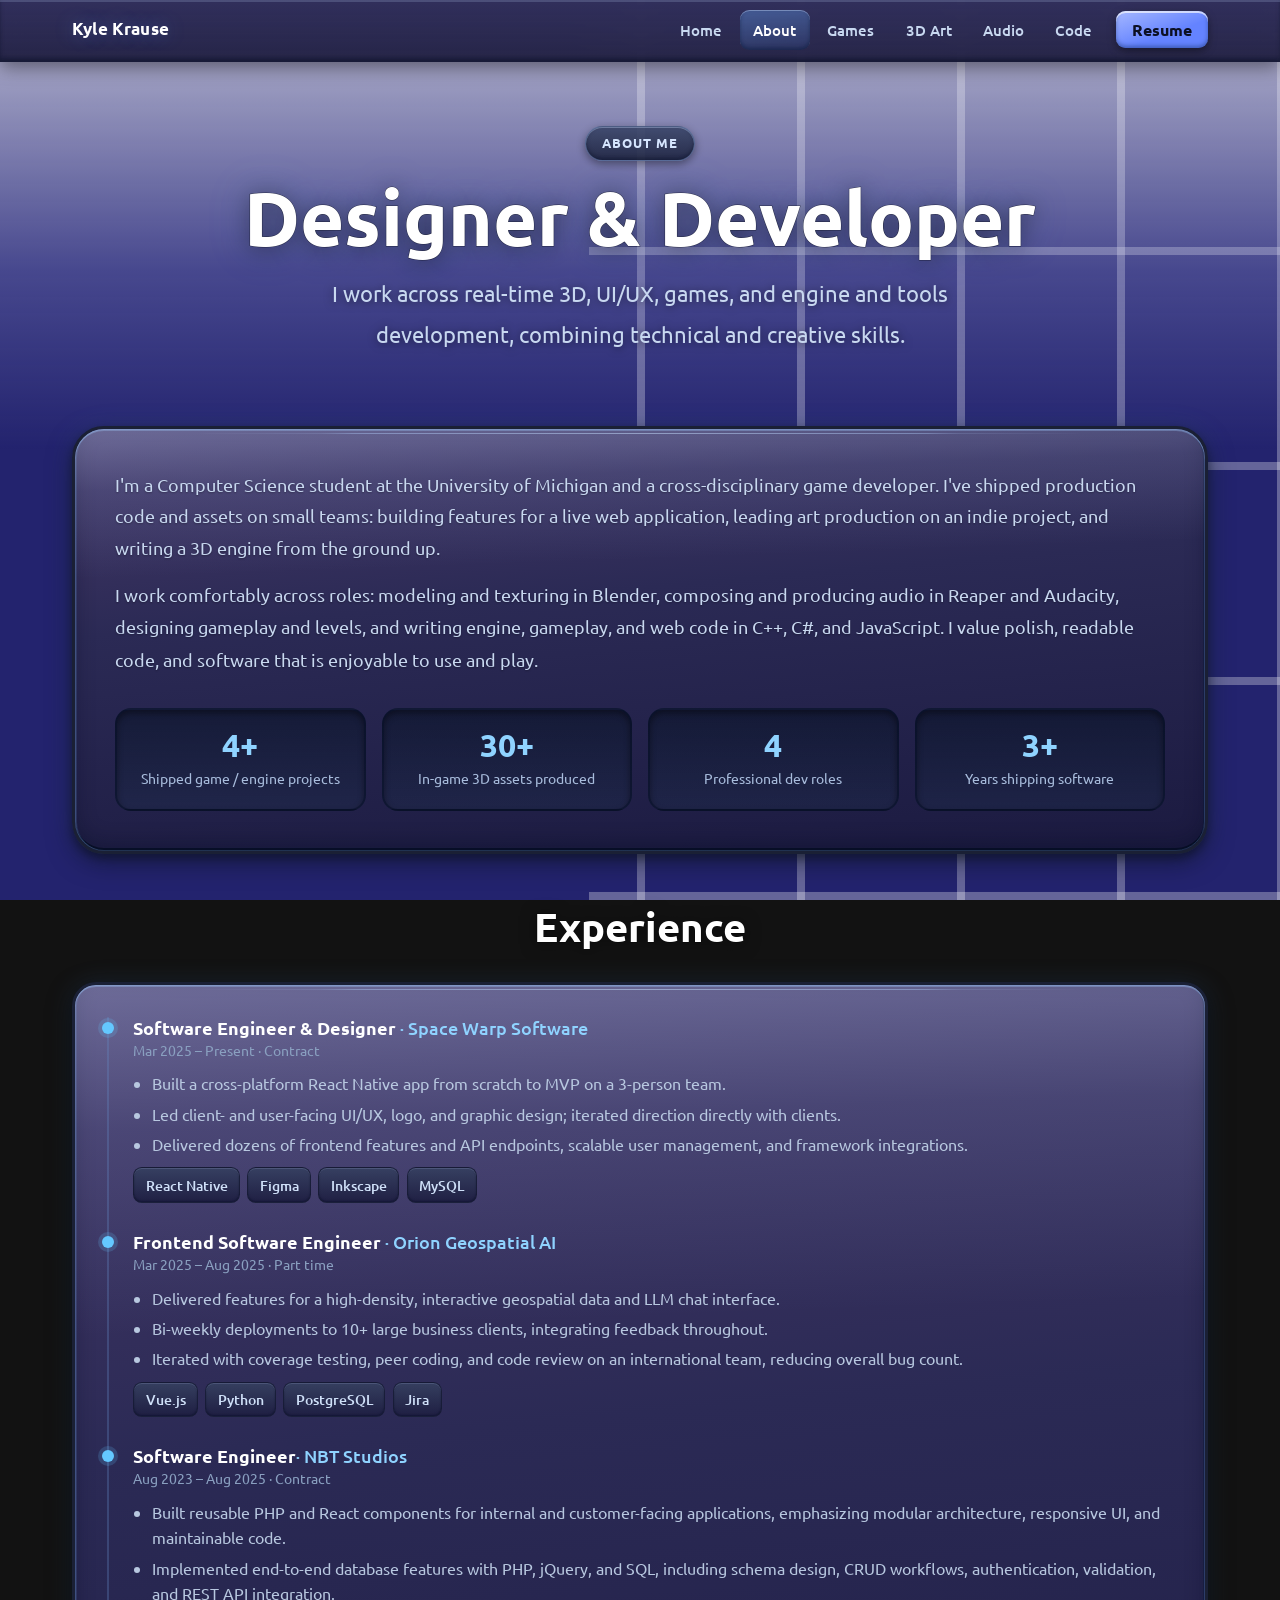
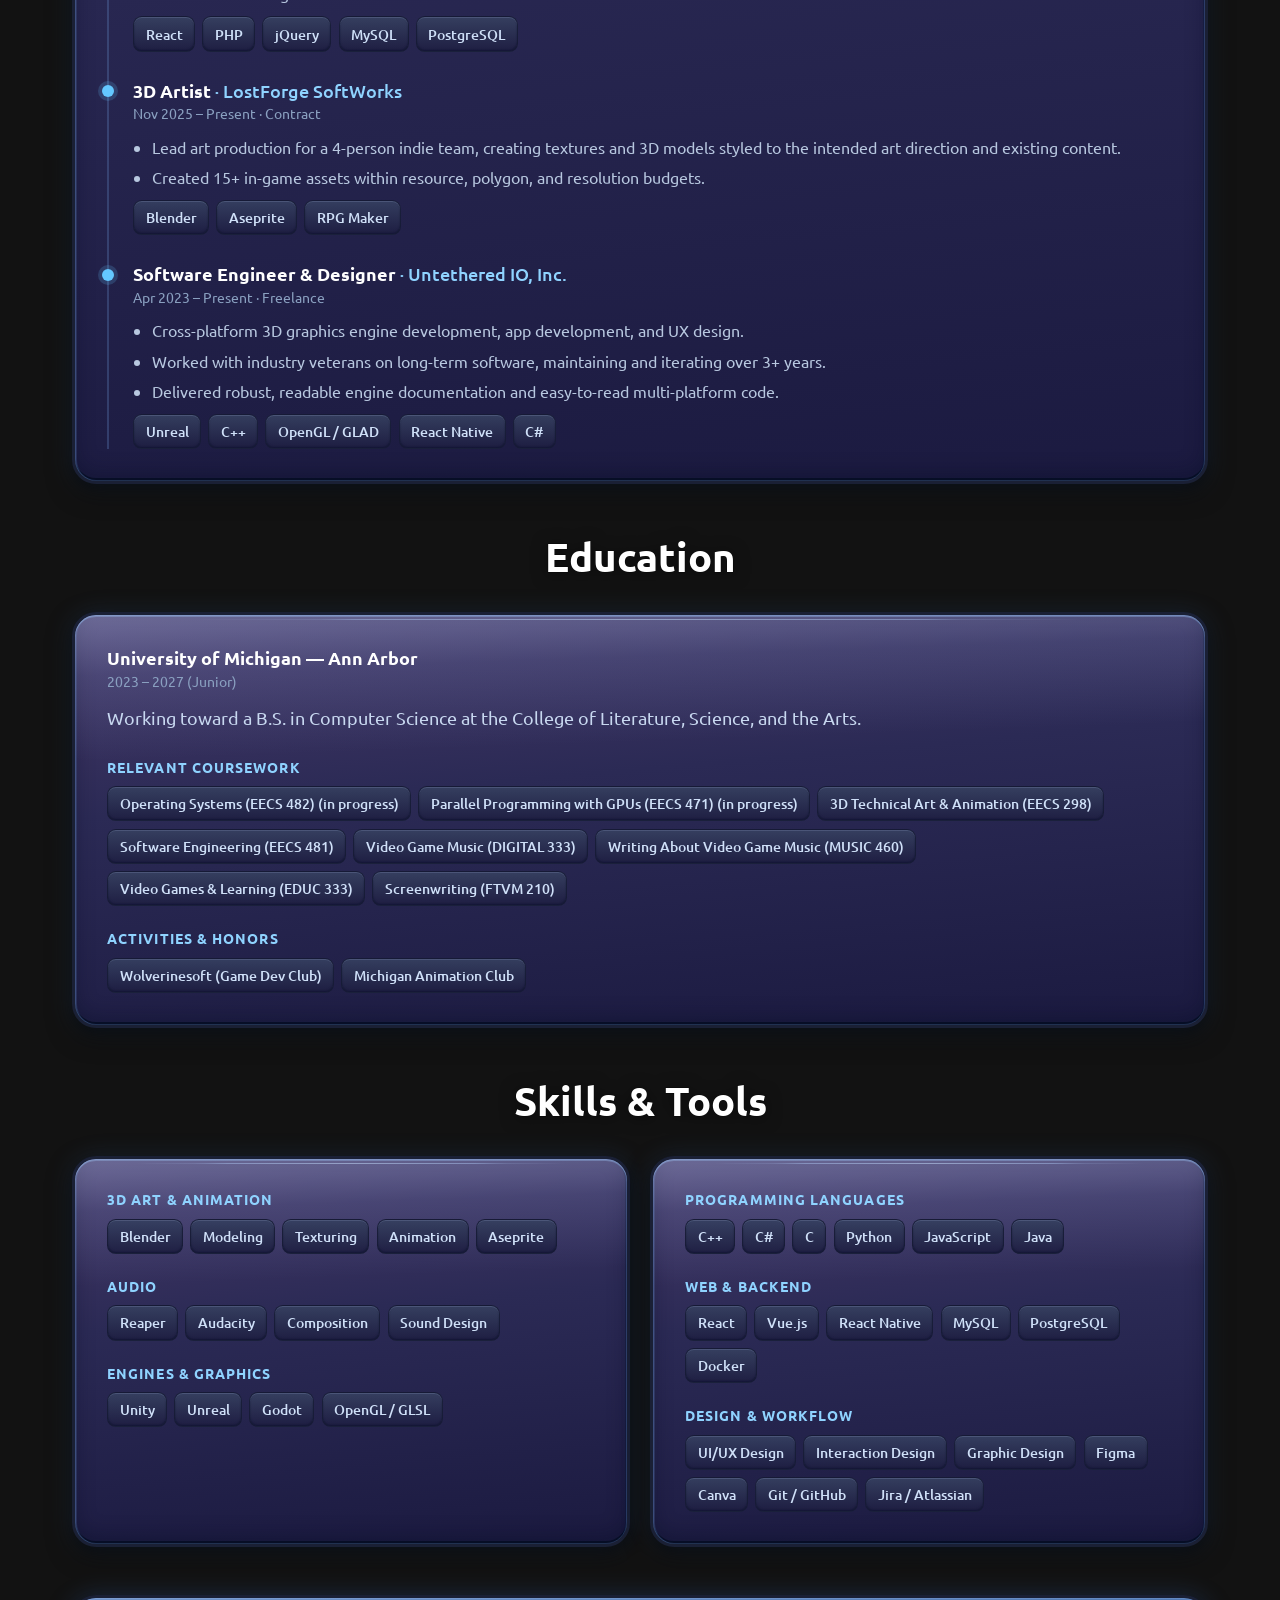
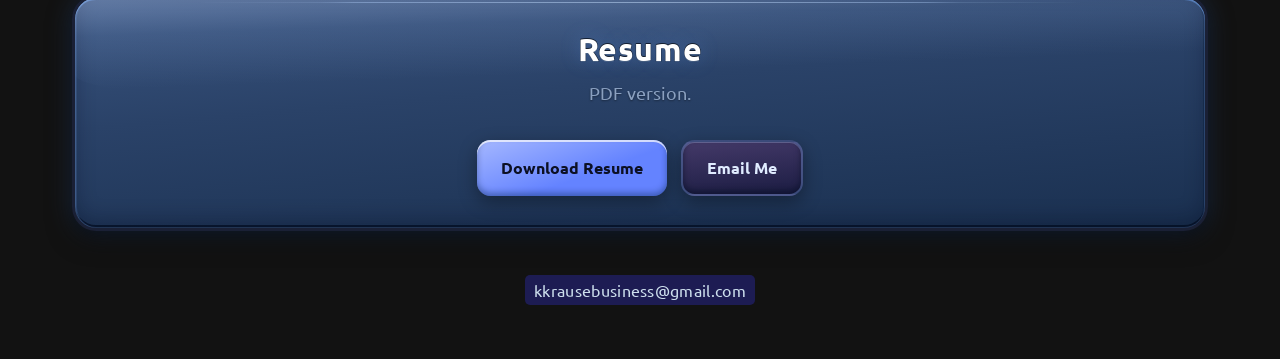
==== commit e1038f1d: "Update about.html" ====
--- a/about.html
+++ b/about.html
@@ -113,18 +113,6 @@
                     <div class="main-panel__content">
                         <ol class="timeline">
                             <li class="timeline__item">
-                                <h3 class="timeline__role">3D Artist <span class="timeline__org">&middot; LostForge SoftWorks</span></h3>
-                                <span class="timeline__date">Nov 2025 &ndash; Present &middot; Contract</span>
-                                <div class="timeline__desc">
-                                    <ul>
-                                        <li>Lead art production for a 4-person indie team, creating textures and 3D models styled to the intended art direction and existing content.</li>
-                                        <li>Created 15+ in-game assets within resource, polygon, and resolution budgets.</li>
-                                    </ul>
-                                </div>
-                                <ul class="tag-list"><li class="tag">Blender</li><li class="tag">Aseprite</li><li class="tag">RPG Maker</li></ul>
-                            </li>
-
-                            <li class="timeline__item">
                                 <h3 class="timeline__role">Software Engineer &amp; Designer <span class="timeline__org">&middot; Space Warp Software</span></h3>
                                 <span class="timeline__date">Mar 2025 &ndash; Present &middot; Contract</span>
                                 <div class="timeline__desc">
@@ -160,6 +148,18 @@
                                     </ul>
                                 </div>
                                 <ul class="tag-list"><li class="tag">React</li><li class="tag">PHP</li><li class="tag">jQuery</li><li class="tag">MySQL</li><li class="tag">PostgreSQL</li></ul>
+                            </li>
+                            
+                            <li class="timeline__item">
+                                <h3 class="timeline__role">3D Artist <span class="timeline__org">&middot; LostForge SoftWorks</span></h3>
+                                <span class="timeline__date">Nov 2025 &ndash; Present &middot; Contract</span>
+                                <div class="timeline__desc">
+                                    <ul>
+                                        <li>Lead art production for a 4-person indie team, creating textures and 3D models styled to the intended art direction and existing content.</li>
+                                        <li>Created 15+ in-game assets within resource, polygon, and resolution budgets.</li>
+                                    </ul>
+                                </div>
+                                <ul class="tag-list"><li class="tag">Blender</li><li class="tag">Aseprite</li><li class="tag">RPG Maker</li></ul>
                             </li>
 
                             <li class="timeline__item">
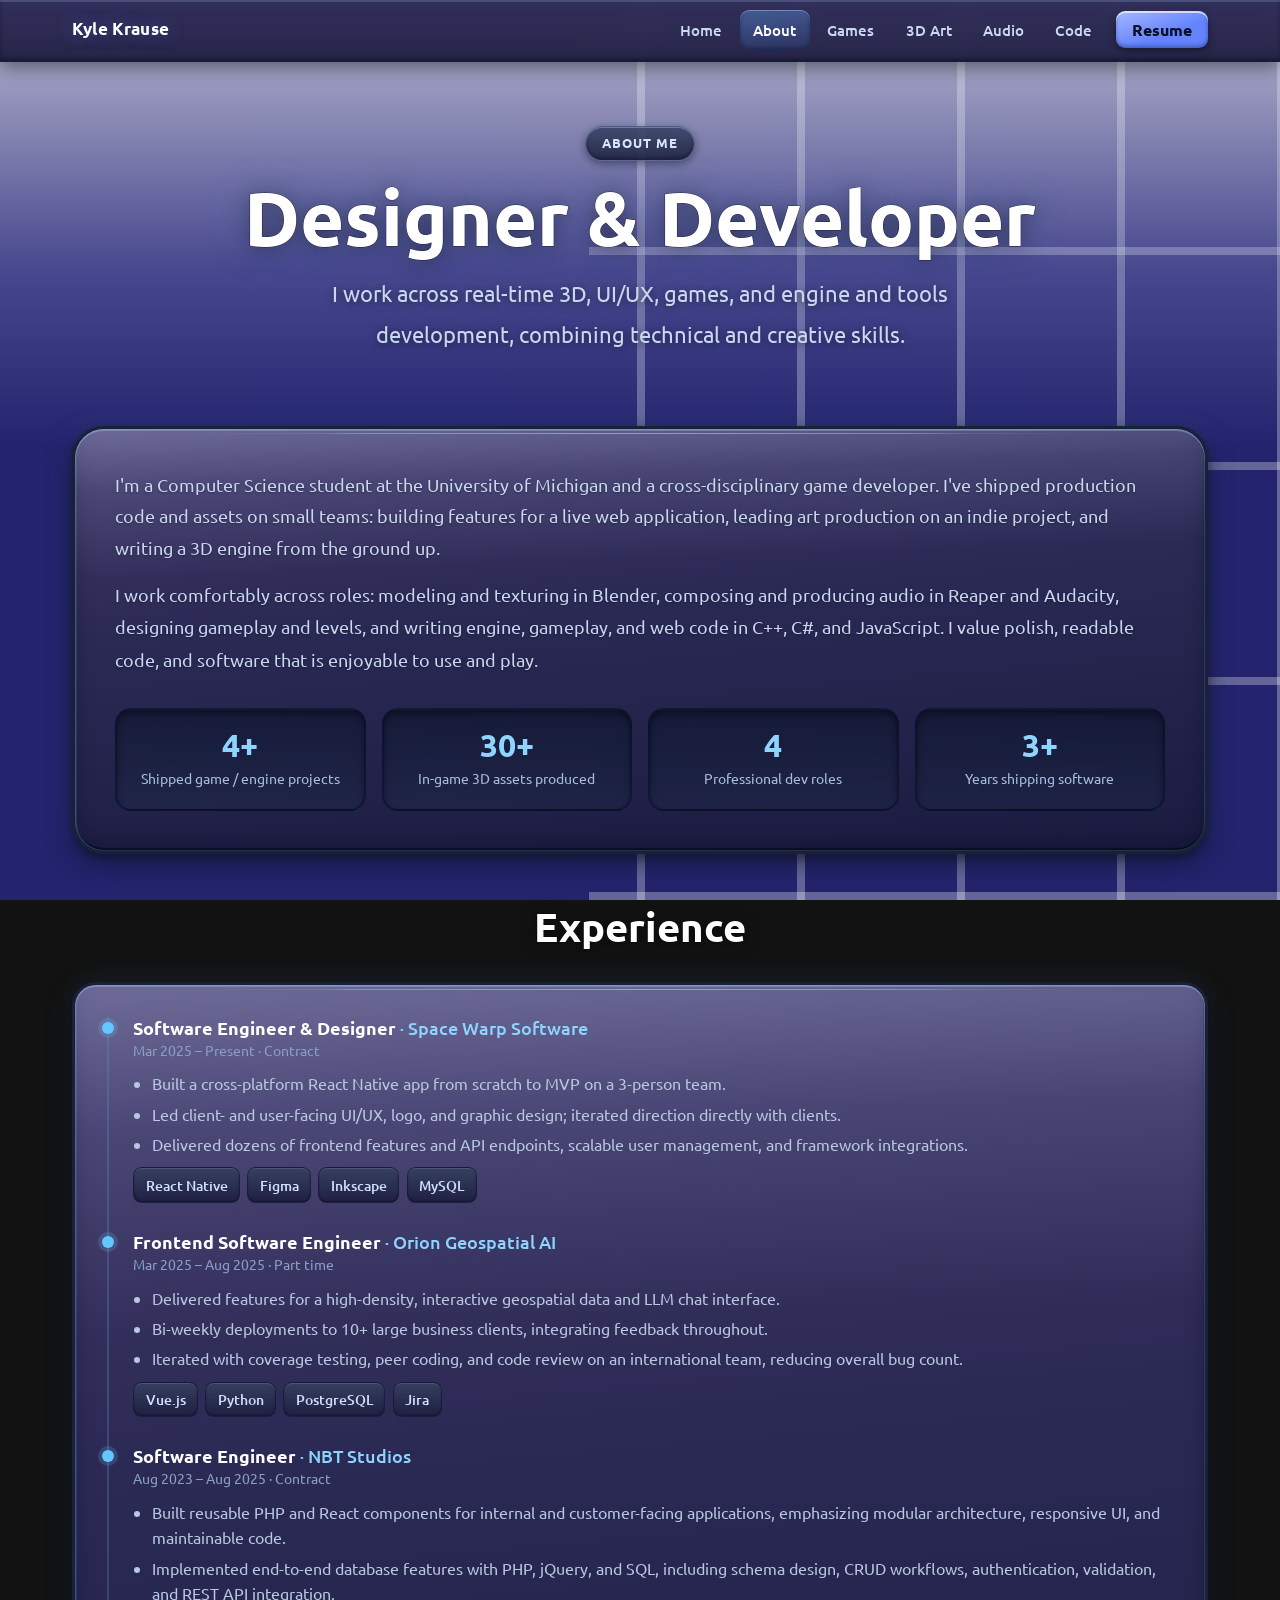
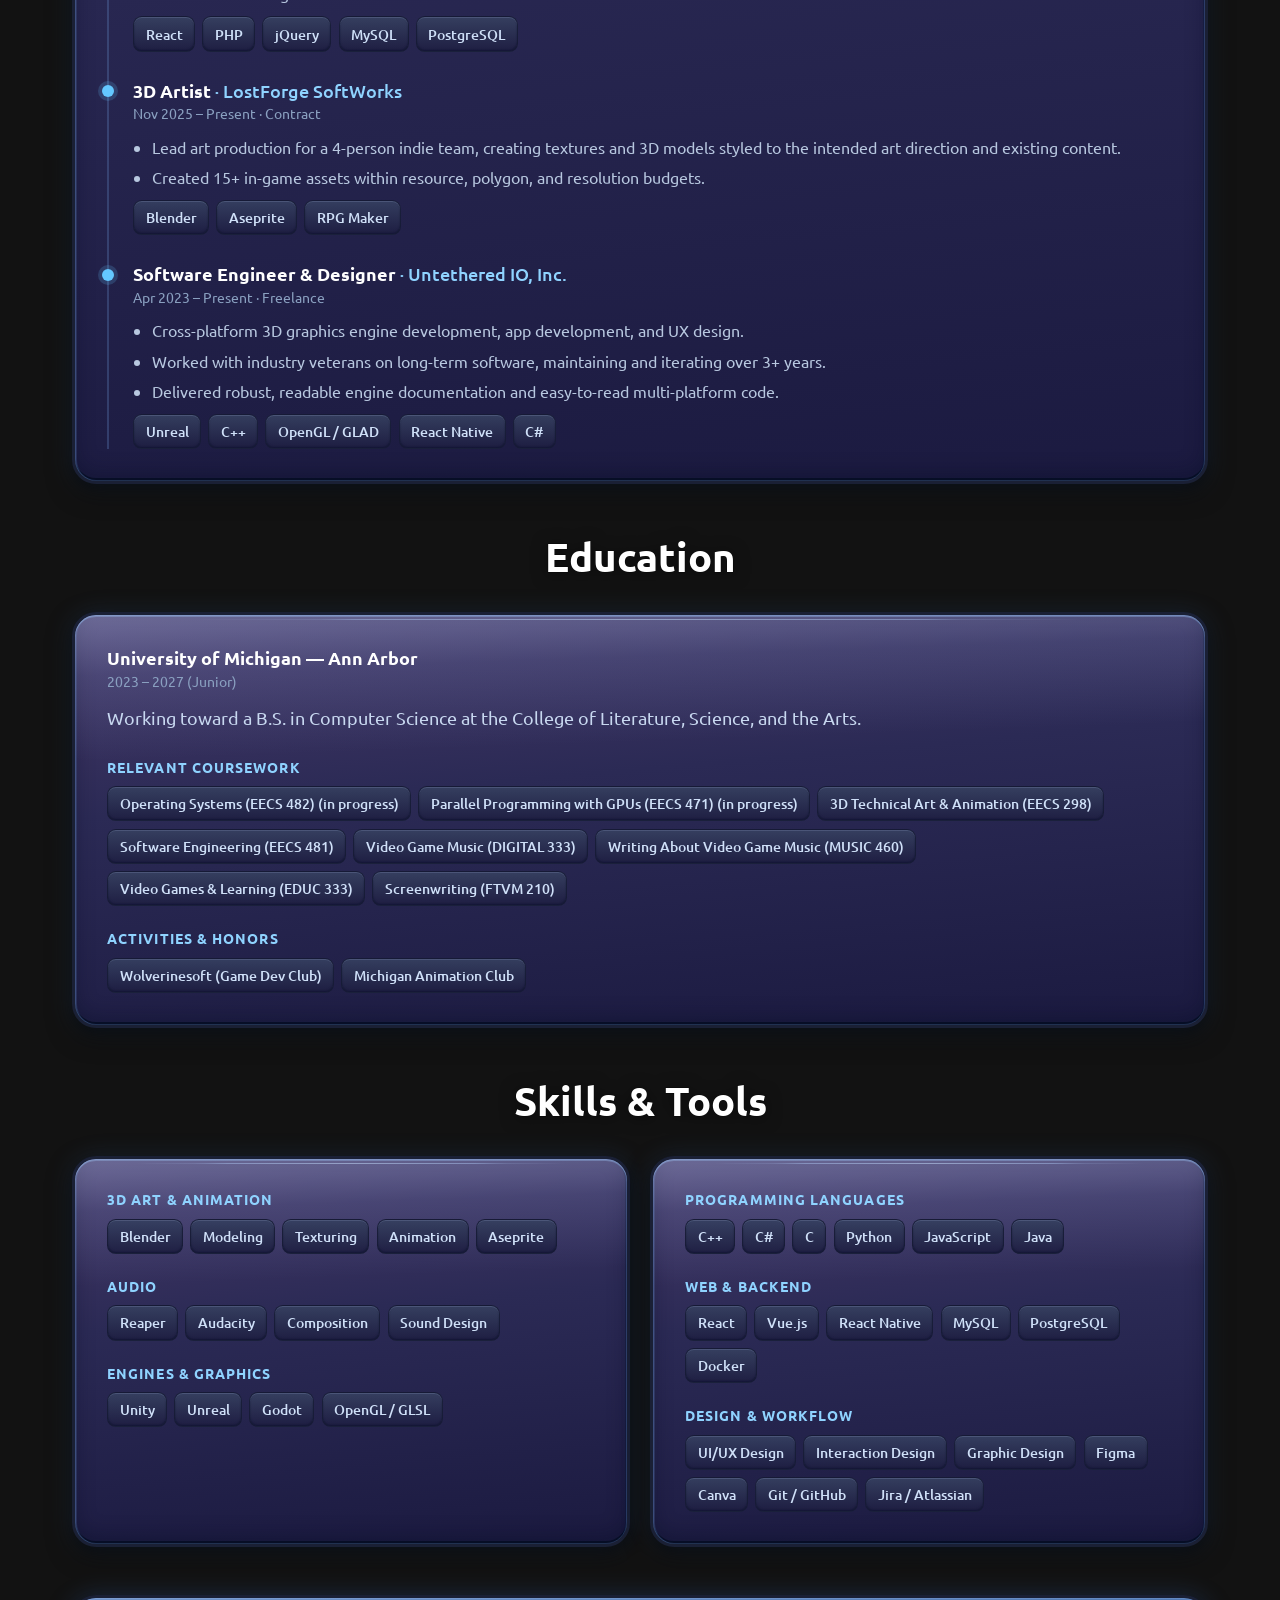
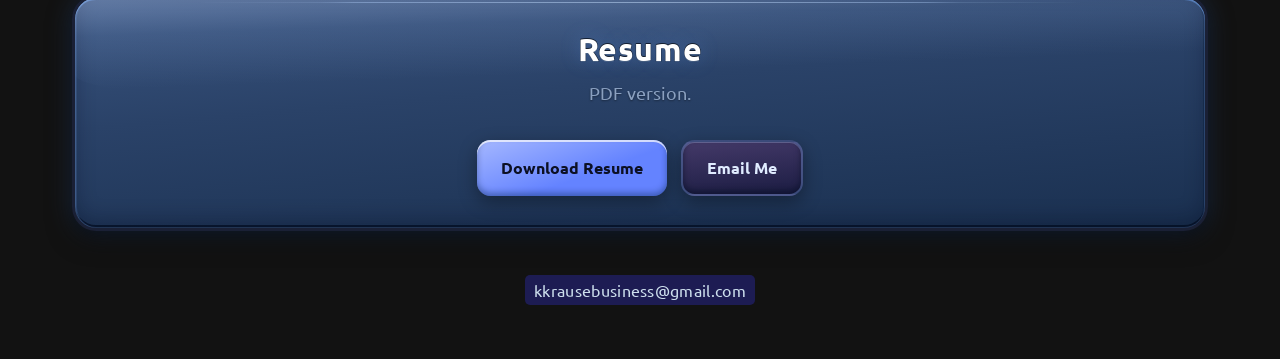
==== commit 6854c953: "Update about.html" ====
--- a/about.html
+++ b/about.html
@@ -139,7 +139,7 @@
                             </li>
                             
                             <li class="timeline__item">
-                                <h3 class="timeline__role">Software Engineer<span class="timeline__org">&middot; NBT Studios</span></h3>
+                                <h3 class="timeline__role">Software Engineer <span class="timeline__org">&middot; NBT Studios</span></h3>
                                 <span class="timeline__date">Aug 2023 &ndash; Aug 2025 &middot; Contract</span>
                                 <div class="timeline__desc">
                                     <ul>
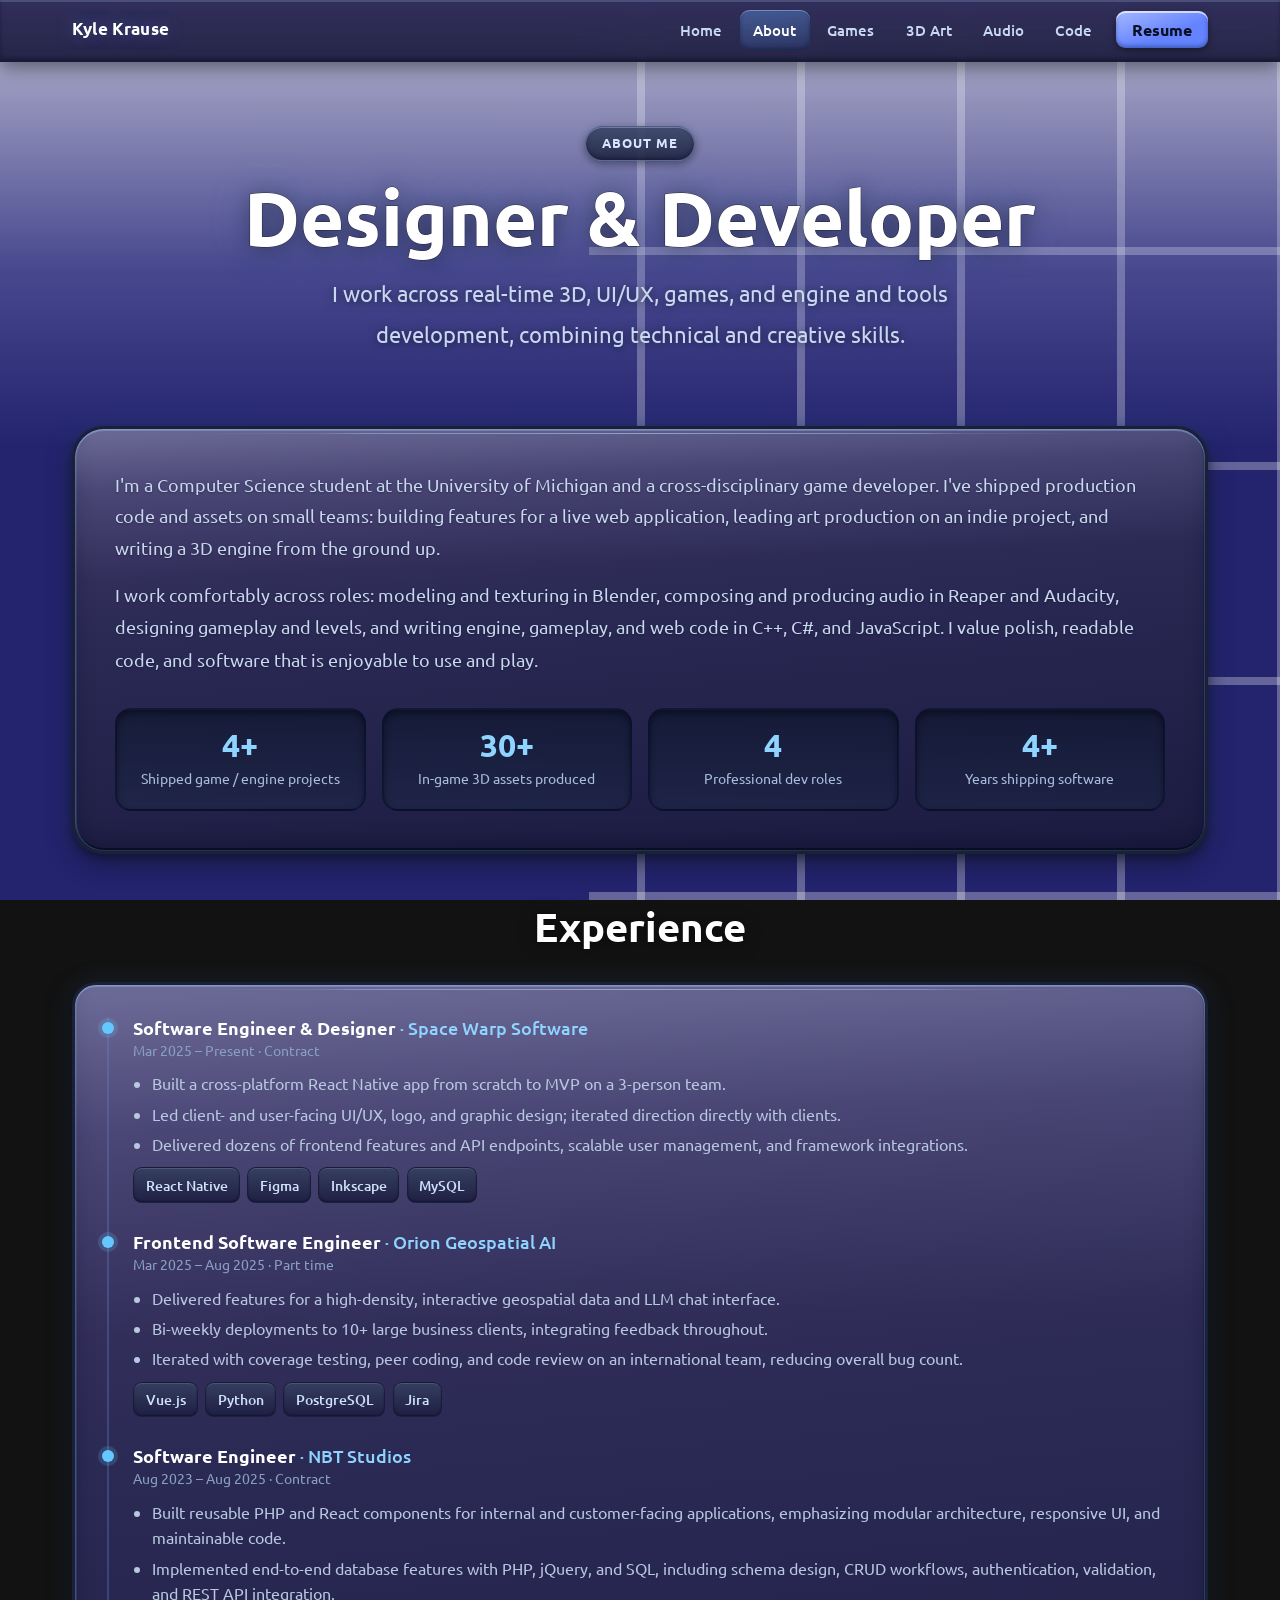
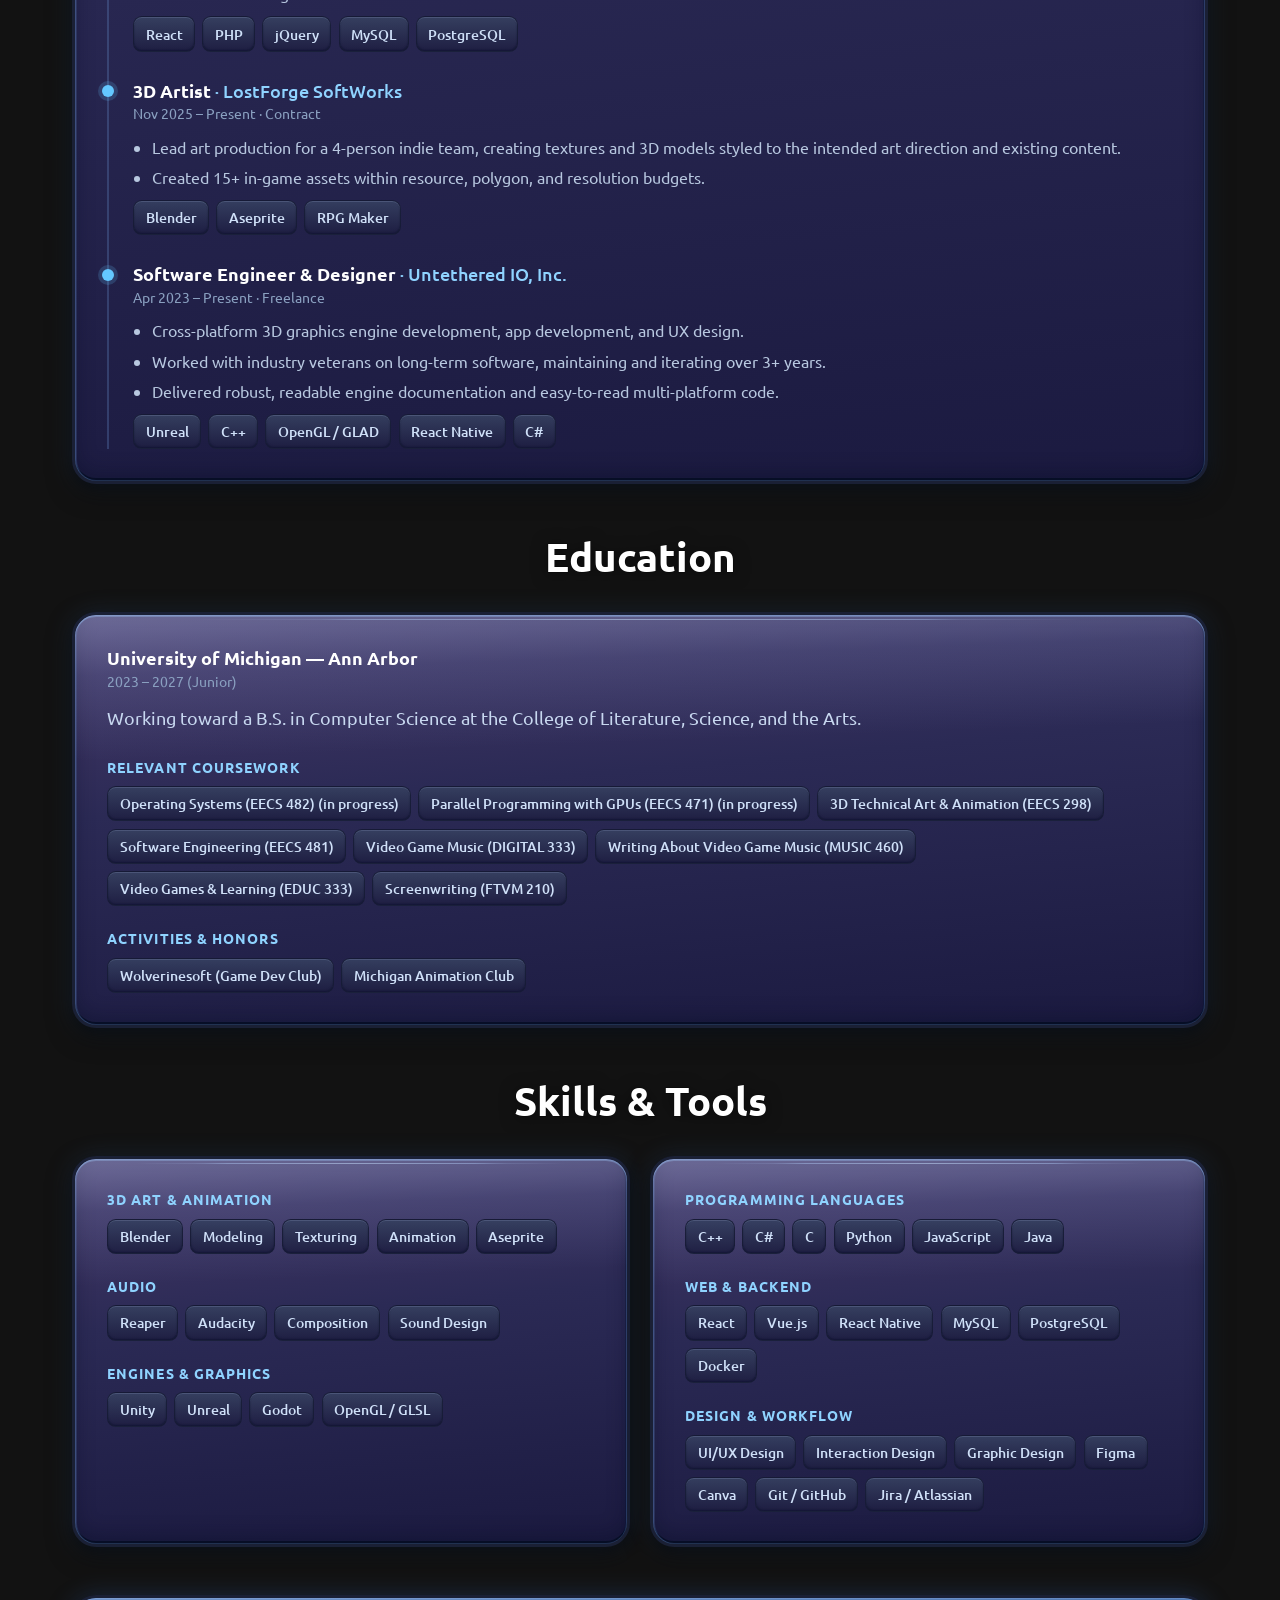
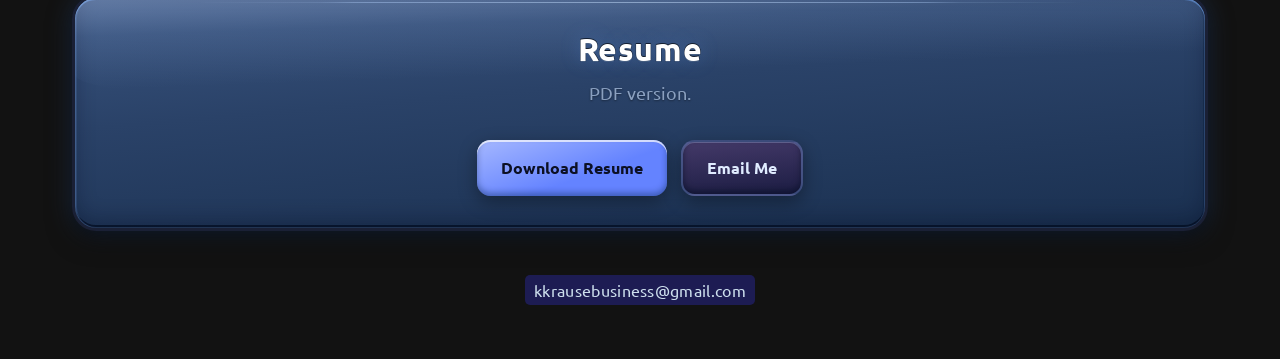
==== commit 91daa8d0: "Update about.html" ====
--- a/about.html
+++ b/about.html
@@ -96,7 +96,7 @@
                                 <span class="stat__label">Professional dev roles</span>
                             </div>
                             <div class="stat">
-                                <span class="stat__num">3+</span>
+                                <span class="stat__num">4+</span>
                                 <span class="stat__label">Years shipping software</span>
                             </div>
                         </div>
